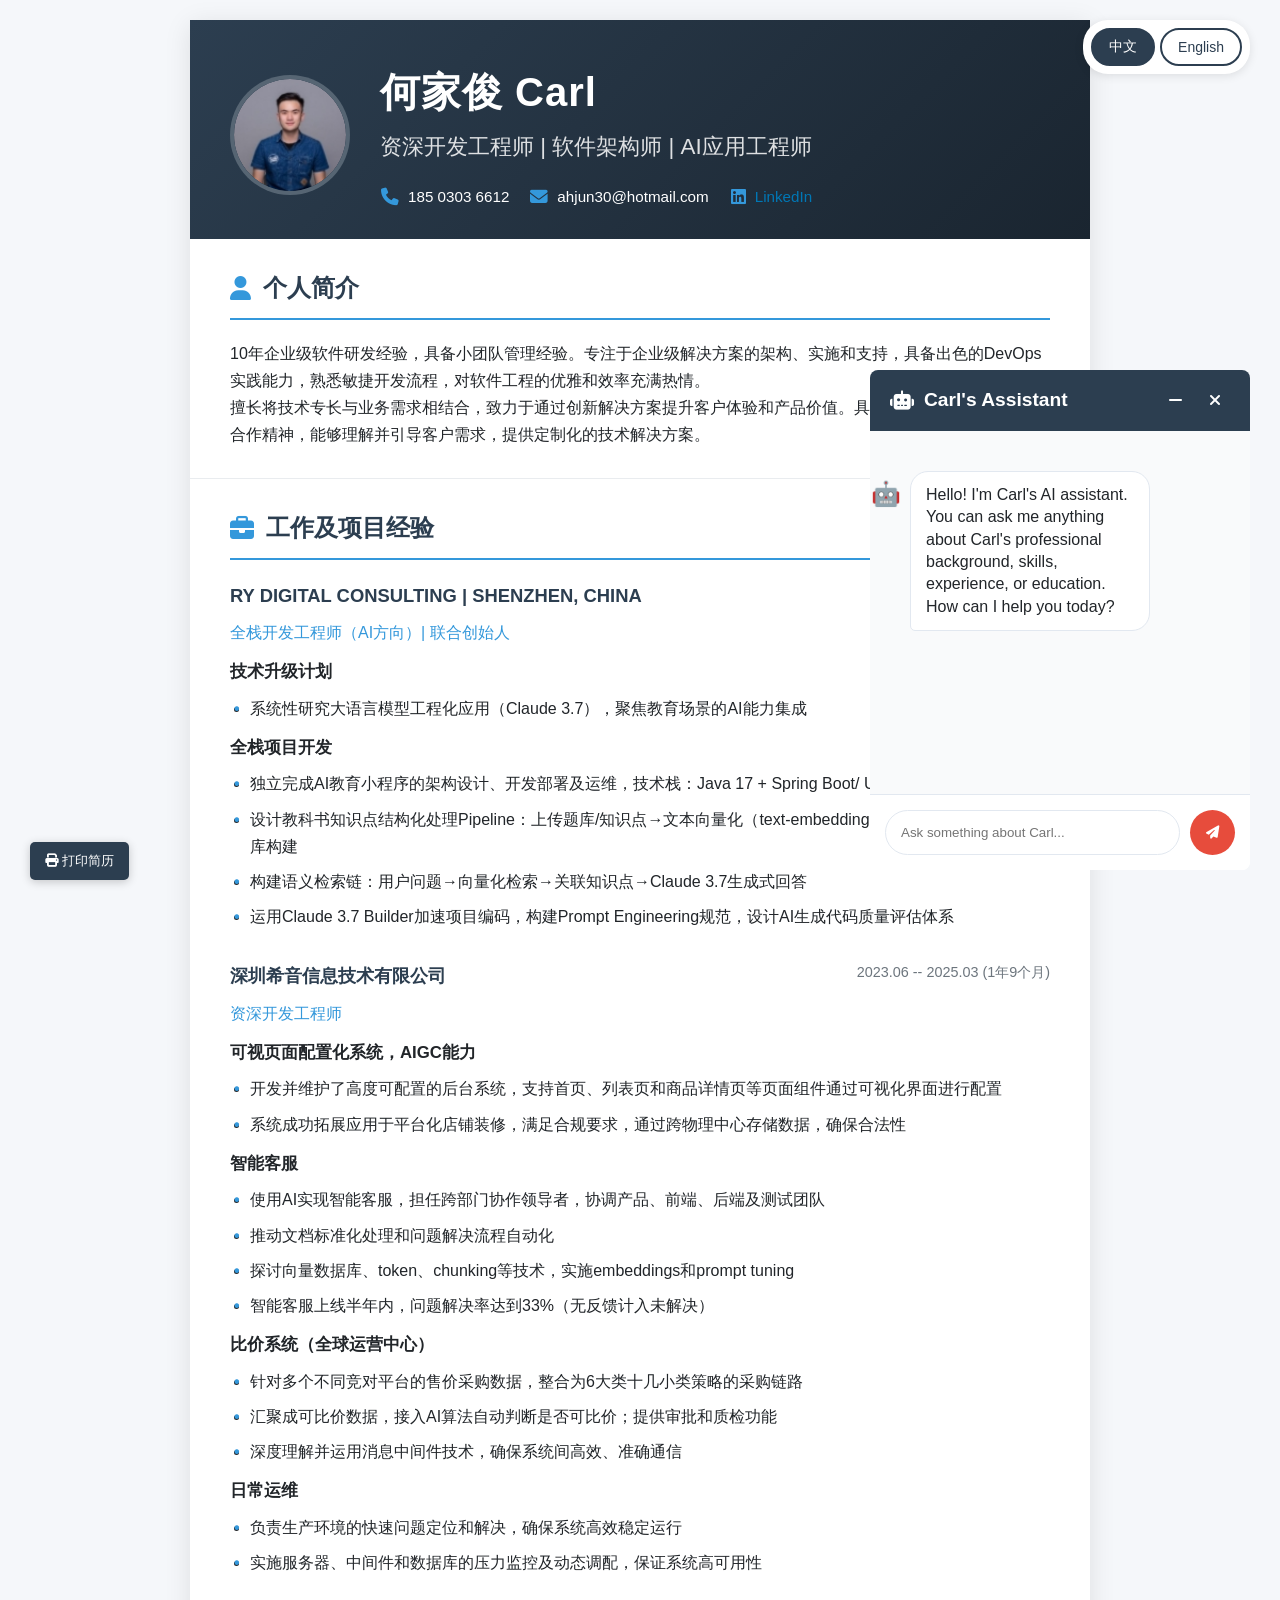
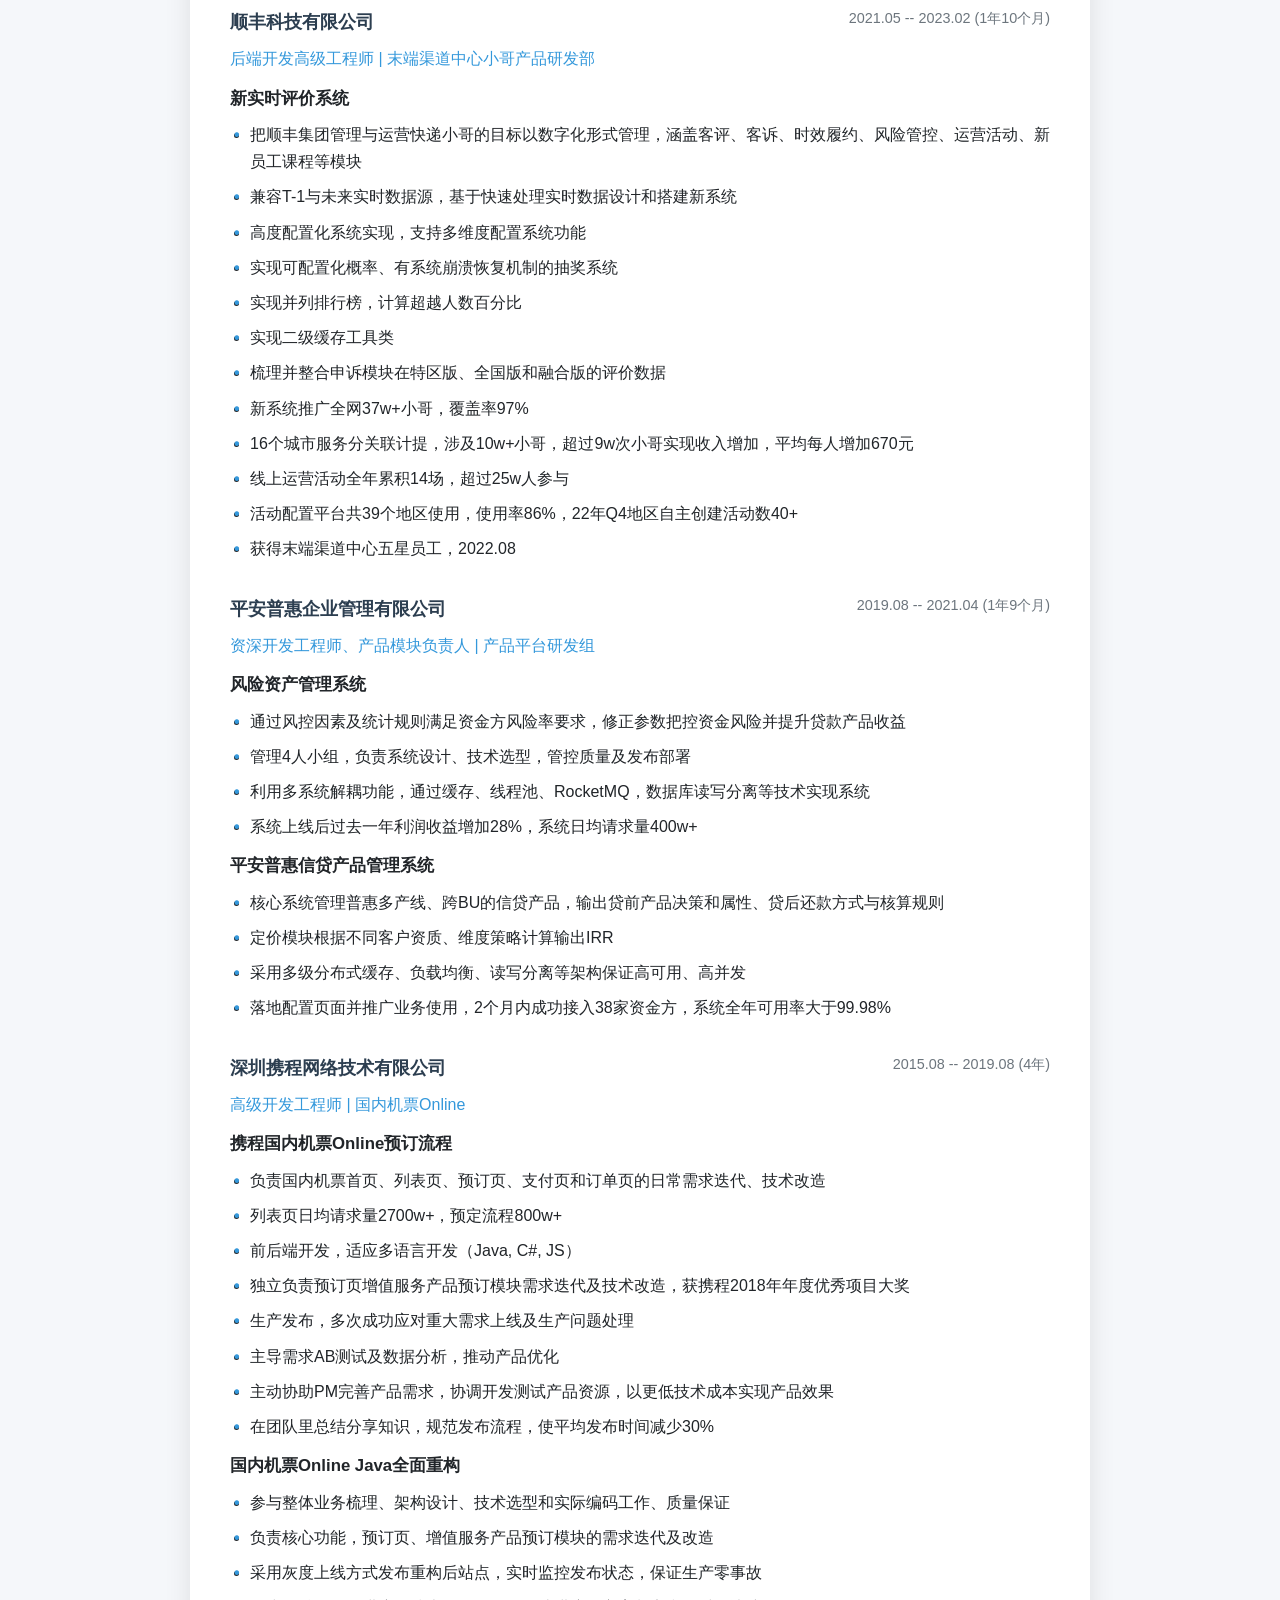
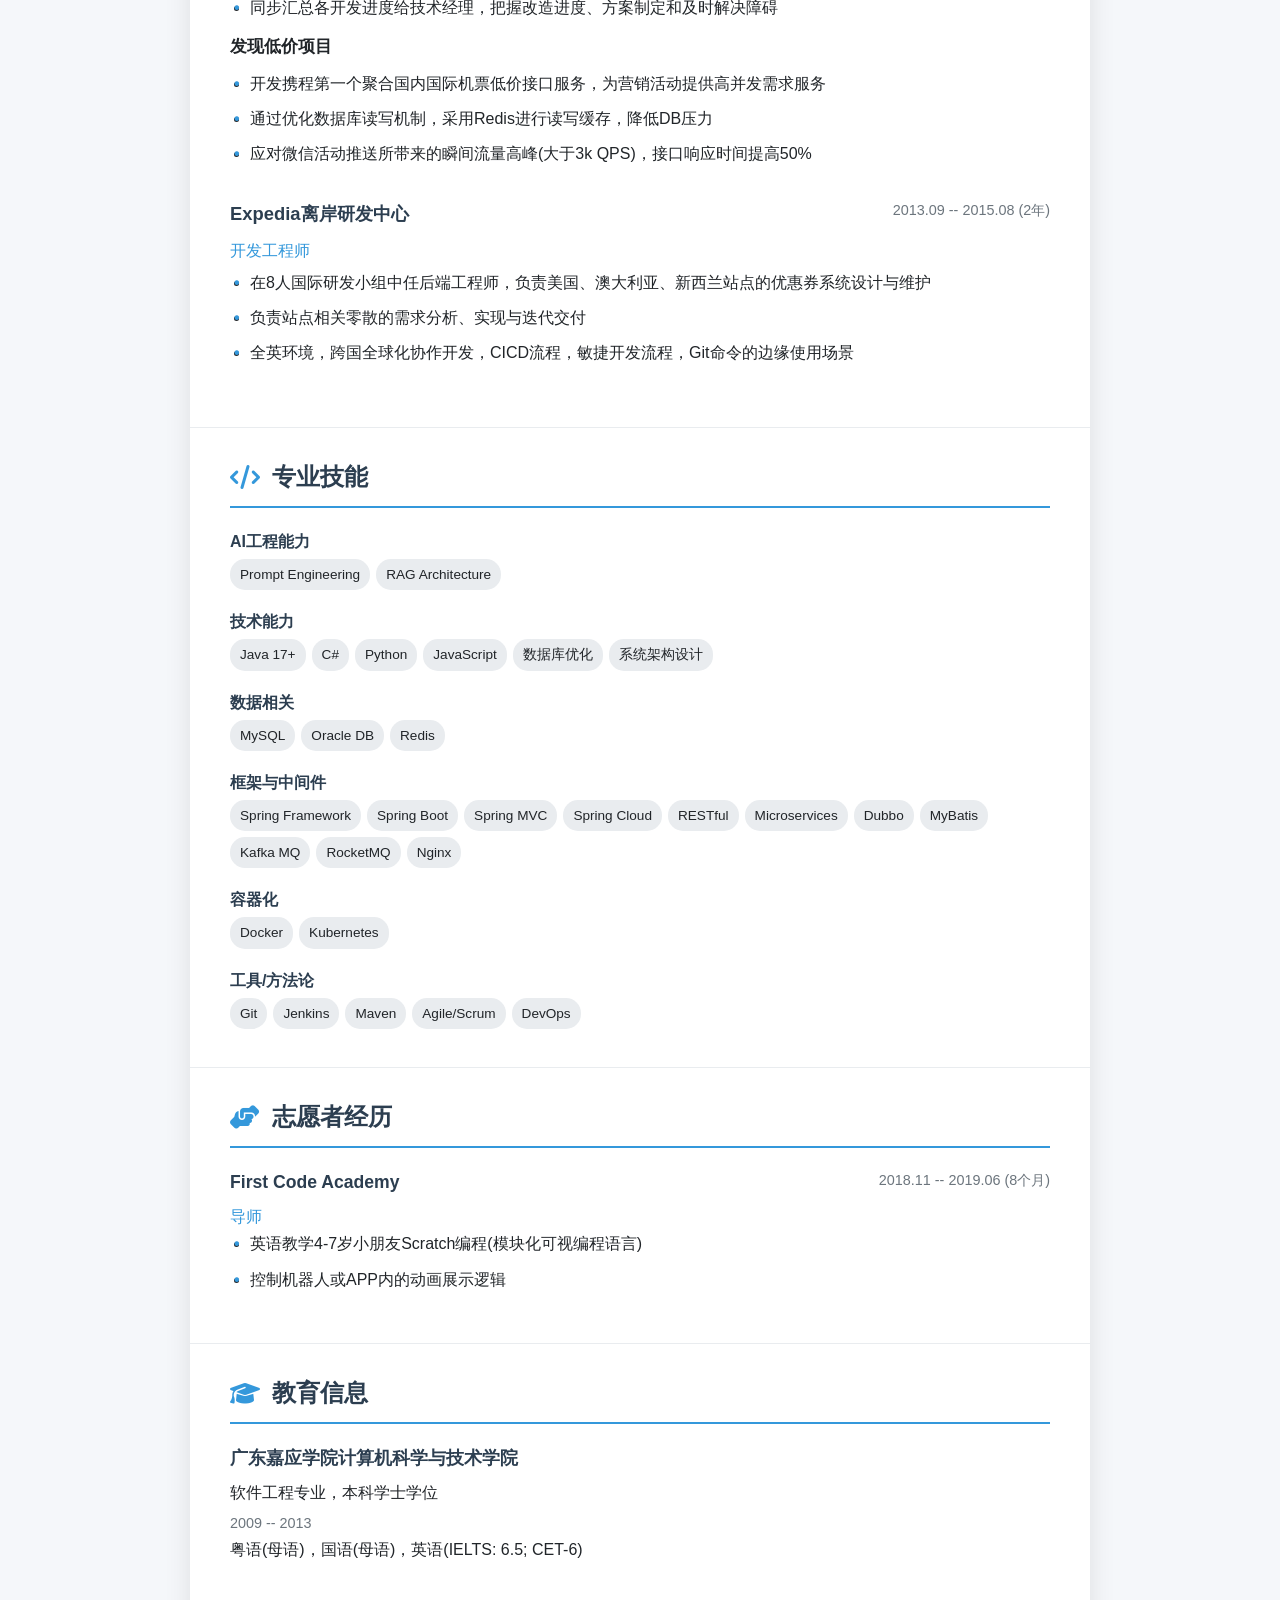
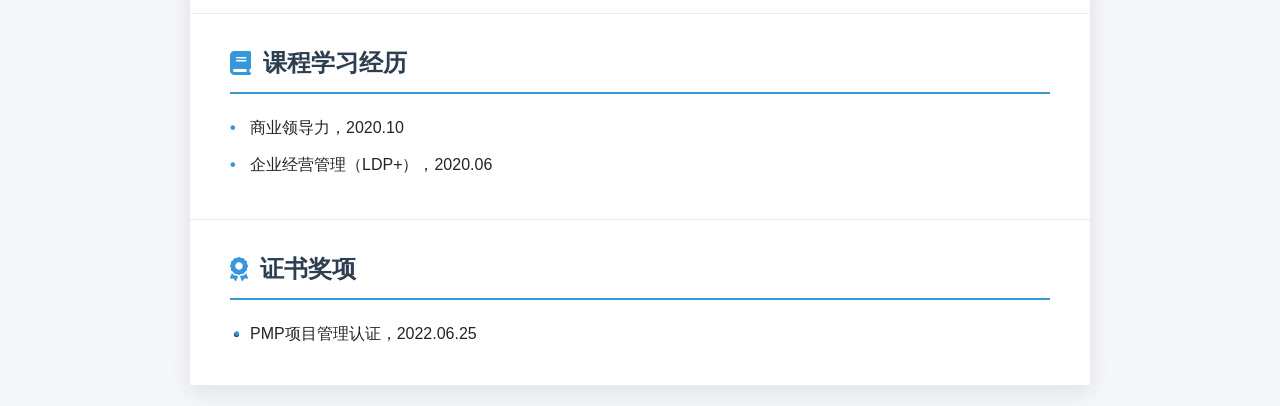
==== index.html @ 1dc13ef9 "更新skill style" ====
<!DOCTYPE html>
<html lang="zh-CN">
<head>
    <meta charset="UTF-8">
    <meta name="viewport" content="width=device-width, initial-scale=1.0">
    <title>何家俊(Carl) - 资深开发工程师</title>
    <link rel="stylesheet" href="https://cdnjs.cloudflare.com/ajax/libs/font-awesome/6.4.0/css/all.min.css">
    <style>
        /* resume style start */
        :root {
            --primary: #2c3e50;
            --secondary: #3498db;
            --accent: #e74c3c;
            --light: #f8f9fa;
            --dark: #212529;
            --gray: #6c757d;
            --light-gray: #e9ecef;
            --border: #dee2e6;
            --shadow: rgba(0, 0, 0, 0.1);
        }
        
        * {
            margin: 0;
            padding: 0;
            box-sizing: border-box;
        }
        
        body {
            font-family: 'Segoe UI', 'Microsoft YaHei', sans-serif;
            line-height: 1.6;
            color: var(--dark);
            background-color: #f5f7fa;
            padding: 0;
            margin: 0;
        }
        
        .resume-container {
            max-width: 900px;
            margin: 20px auto;
            background: white;
            box-shadow: 0 5px 25px var(--shadow);
            position: relative;
            overflow: hidden;
        }
        
        /* Header Styles */
        .resume-header {
            background: linear-gradient(135deg, var(--primary), #1a2530);
            color: white;
            padding: 40px 40px 30px;
            position: relative;
        }
        
        .header-content {
            display: flex;
            align-items: center;
            position: relative;
            z-index: 2;
        }
        
        .profile-img {
            width: 120px;
            height: 120px;
            border-radius: 50%;
            border: 4px solid rgba(255, 255, 255, 0.2);
            background: #2c3e50;
            display: flex;
            align-items: center;
            justify-content: center;
            margin-right: 30px;
            overflow: hidden;
        }
        
        .profile-img i {
            font-size: 60px;
            color: rgba(255, 255, 255, 0.3);
        }
        
        .header-text {
            flex: 1;
        }
        
        .name {
            font-size: 2.5rem;
            font-weight: 700;
            margin-bottom: 5px;
            letter-spacing: 1px;
        }
        
        .title {
            font-size: 1.4rem;
            font-weight: 300;
            color: rgba(255, 255, 255, 0.85);
            margin-bottom: 20px;
        }
        
        .contact-info {
            display: flex;
            flex-wrap: wrap;
            gap: 20px;
            margin-top: 15px;
        }
        
        .contact-item {
            display: flex;
            align-items: center;
            font-size: 0.95rem;
        }
        
        .contact-item i {
            margin-right: 8px;
            font-size: 1.1rem;
            width: 20px;
            text-align: center;
            color: var(--secondary);
        }
        
        /* Section Styles */
        .resume-section {
            padding: 30px 40px;
            border-bottom: 1px solid var(--light-gray);
        }
        
        .section-title {
            color: var(--primary);
            font-size: 1.5rem;
            font-weight: 600;
            margin-bottom: 20px;
            padding-bottom: 10px;
            border-bottom: 2px solid var(--secondary);
            display: flex;
            align-items: center;
        }
        
        .section-title i {
            margin-right: 12px;
            color: var(--secondary);
        }
        
        .section-content {
            line-height: 1.7;
        }
        
        /* Experience Styles */
        .experience-item {
            margin-bottom: 30px;
        }
        
        .experience-header {
            display: flex;
            justify-content: space-between;
            margin-bottom: 8px;
        }
        
        .company {
            font-weight: 600;
            font-size: 1.15rem;
            color: var(--primary);
        }
        
        .position {
            font-weight: 500;
            color: var(--secondary);
            margin: 5px 0;
        }
        
        .period {
            font-size: 0.9rem;
            color: var(--gray);
            font-weight: 500;
            white-space: nowrap;
        }
        
        .project-title {
            font-weight: 600;
            margin: 12px 0 8px;
            color: var(--dark);
            font-size: 1.05rem;
        }
        
        .achievements {
            padding-left: 20px;
        }
        
        .achievements li {
            margin-bottom: 8px;
            position: relative;
        }
        
        .achievements li::before {
            content: "•";
            color: var(--secondary);
            font-weight: bold;
            display: inline-block;
            width: 1em;
            margin-left: -1em;
        }
        
        /* Skills Styles - 优化为更紧凑的样式 */
        .skills-container {
            display: flex;
            flex-direction: column;
            gap: 10px;
        }
        
        .skill-category {
            margin-bottom: 0;
        }
        
        .skill-title {
            font-weight: 600;
            margin-bottom: 4px;
            color: var(--primary);
            font-size: 1rem;
        }
        
        .skill-items {
            display: flex;
            flex-wrap: wrap;
            gap: 6px;
            margin-bottom: 8px;
        }
        
        .skill-tag {
            background: var(--light-gray);
            padding: 4px 10px;
            border-radius: 15px;
            font-size: 0.85rem;
        }
        
        /* Education Styles */
        .education-item {
            margin-bottom: 20px;
        }
        
        .education-header {
            display: flex;
            justify-content: space-between;
            margin-bottom: 5px;
        }
        
        .institution {
            font-weight: 600;
            font-size: 1.1rem;
            color: var(--primary);
        }
        
        .degree {
            margin: 5px 0;
            color: var(--dark);
        }
        
        /* Volunteer Styles */
        .volunteer-item {
            margin-bottom: 20px;
        }
        
        .volunteer-header {
            display: flex;
            justify-content: space-between;
            margin-bottom: 5px;
        }
        
        .volunteer-org {
            font-weight: 600;
            font-size: 1.1rem;
            color: var(--primary);
        }
        
        .volunteer-role {
            font-weight: 500;
            color: var(--secondary);
        }
        
        /* Course Styles */
        .course-item {
            margin-bottom: 10px;
            padding-left: 20px;
            position: relative;
        }
        
        .course-item::before {
            content: "•";
            color: var(--secondary);
            font-weight: bold;
            position: absolute;
            left: 0;
        }
        
        /* Responsive Design */
        @media (max-width: 768px) {
            .header-content {
                flex-direction: column;
                text-align: center;
            }
            
            .profile-img {
                margin: 0 auto 20px;
            }
            
            .contact-info {
                justify-content: center;
            }
            
            .experience-header, .education-header, .volunteer-header {
                flex-direction: column;
            }
            
            .period {
                margin-top: 5px;
            }
            
            .skills-container {
                grid-template-columns: 1fr;
            }
            
            .resume-section {
                padding: 25px;
            }
            
            .resume-header {
                padding: 30px 25px;
            }
        }
        
        @media (max-width: 480px) {
            .name {
                font-size: 2rem;
            }
            
            .title {
                font-size: 1.2rem;
            }
            
            .section-title {
                font-size: 1.3rem;
            }
        }
        
        .decorative-shape,
        .decorative-shape-2 {
            display: none !important;
        }
        
        /* Language Toggle Styles */
        .language-toggle {
            position: fixed;
            top: 20px;
            right: 30px;
            display: flex;
            gap: 5px;
            z-index: 1001;
            background: white;
            padding: 8px;
            border-radius: 25px;
            box-shadow: 0 2px 10px rgba(0,0,0,0.1);
        }
        
        .lang-btn {
            padding: 8px 16px;
            border: 2px solid var(--primary);
            background: white;
            color: var(--primary);
            border-radius: 20px;
            cursor: pointer;
            font-size: 14px;
            font-weight: 500;
            transition: all 0.3s ease;
        }
        
        .lang-btn:hover {
            background: var(--primary);
            color: white;
        }
        
        .lang-btn.active {
            background: var(--primary);
            color: white;
        }
        
        .resume-content {
            display: block;
        }
        
        .resume-content.hidden {
            display: none;
        }
        
        /* Print Styles */
        @media print {
            body {
                background: white;
                padding: 0;
            }
            
            .resume-container {
                box-shadow: none;
                margin: 0;
                max-width: 100%;
            }
            
            .resume-header {
                padding: 20px;
            }
            
            .header-content {
                display: flex;
                flex-direction: row;
                align-items: center;
                gap: 20px;
            }
            .profile-img {
                width: 60px !important;
                height: 60px !important;
                margin: 0 !important;
                float: none !important;
                display: block !important;
            }
            .header-text {
                flex: 1;
                display: flex;
                flex-direction: column;
                justify-content: center;
            }
            .name {
                font-size: 1.3rem !important;
                font-weight: 700;
                color: black;
                text-align: left;
                margin-bottom: 2px;
                letter-spacing: 1px;
            }
            .title {
                font-size: 1rem !important;
                font-weight: 300;
                color: black;
                text-align: left;
                margin-bottom: 10px;
            }
            .contact-info {
                display: flex;
                flex-wrap: wrap;
                color: black;
                gap: 10px;
                margin-top: 5px;
                justify-content: flex-start;
                text-align: left;
                font-size: 0.85rem !important;
            }
            .contact-item {
                display: flex;
                align-items: center;
                font-size: 0.85rem !important;
                text-align: left;
            }
            .contact-item a, .contact-item span {
                font-size: 0.85rem !important;
                text-align: left;
            }
            .language-toggle {
                display: none;
            }
            .chat-widget, #reopenChatBtn {
                display: none !important;
            }
            button#printBtn {
                display: none !important;
            }
            /* 只打印当前展示的简历内容 */
            .resume-content {
                display: none !important;
            }
            .resume-content.printing {
                display: block !important;
            }
            /* LinkedIn 链接打印时显示真实 URL */
            .contact-item a[href*="linkedin"]::after {
                content: " (" attr(href) ")";
                color: #333;
                font-size: 0.95em;
                word-break: break-all;
            }
            /* 打印时在LinkedIn下方新增一行GitHub主页 */
            .contact-item.github-print-only {
                display: none;
            }
            @media print {
                .contact-item.github-print-only {
                    display: flex !important;
                    align-items: center;
                    gap: 6px;
                    font-size: 0.95em;
                    color: #24292f;
                    font-family: inherit;
                    font-weight: 500;
                    margin-top: 2px;
                }
                .contact-item.github-print-only .fa-github {
                    font-size: 1.1em;
                    margin-right: 6px;
                    color: #24292f;
                }
                .contact-item.github-print-only a {
                    color: #24292f !important;
                    text-decoration: underline !important;
                    font-weight: 500;
                    font-family: inherit;
                }
            }
        }
        /* resume style end */
        /* llm style start */
        /* Chat Widget Styles */
        .chat-widget {
            position: fixed;
            bottom: 30px;
            right: 30px;
            width: 380px;
            height: 500px;
            background-color: white;
            border-radius: 8px;
            box-shadow: var(--shadow);
            display: flex;
            flex-direction: column;
            z-index: 1000;
            overflow: hidden;
            transition: transform 0.3s ease;
            transform: translateY(0);
        }
        
        .chat-widget.minimized {
            height: 60px;
        }
        
        .chat-header {
            background-color: var(--primary);
            color: white;
            padding: 15px 20px;
            display: flex;
            justify-content: space-between;
            align-items: center;
            cursor: pointer;
        }
        
        .chat-header h2 {
            font-size: 1.2rem;
            display: flex;
            align-items: center;
            gap: 10px;
        }
        
        .chat-header .controls {
            display: flex;
            gap: 10px;
        }
        
        .chat-header .controls button {
            background: none;
            border: none;
            color: white;
            font-size: 1rem;
            cursor: pointer;
            width: 30px;
            height: 30px;
            border-radius: 50%;
            display: flex;
            align-items: center;
            justify-content: center;
            transition: background 0.3s;
        }
        
        .chat-header .controls button:hover {
            background: rgba(255, 255, 255, 0.2);
        }
        
        .chat-body {
            flex: 1;
            padding: 40px;
            overflow-y: auto;
            display: flex;
            flex-direction: column;
            gap: 15px;
            background-color: #f9fafb;
        }
        
        .chat-message {
            max-width: 80%;
            padding: 12px 15px;
            border-radius: 18px;
            line-height: 1.4;
            position: relative;
            animation: fadeIn 0.3s ease;
        }
        
        @keyframes fadeIn {
            from { opacity: 0; transform: translateY(10px); }
            to { opacity: 1; transform: translateY(0); }
        }
        
        .user-message {
            background-color: var(--accent);
            color: white;
            align-self: flex-end;
            border-bottom-right-radius: 5px;
        }
        
        .assistant-message {
            background-color: white;
            color: var(--dark);
            border: 1px solid #e2e8f0;
            align-self: flex-start;
            border-bottom-left-radius: 5px;
        }
        
        .assistant-message::before {
            content: "🤖";
            position: absolute;
            left: -40px;
            top: 5px;
            font-size: 1.5rem;
        }
        
        .user-message::after {
            content: "👤";
            position: absolute;
            right: -40px;
            top: 5px;
            font-size: 1.5rem;
        }
        

        
        .chat-input {
            padding: 15px;
            border-top: 1px solid #e2e8f0;
            display: flex;
            background-color: white;
        }
        
        .chat-input input {
            flex: 1;
            padding: 12px 15px;
            border: 1px solid #e2e8f0;
            border-radius: 30px;
            outline: none;
            transition: border 0.3s;
        }
        
        .chat-input input:focus {
            border-color: var(--accent);
        }
        
        .chat-input button {
            background-color: var(--accent);
            color: white;
            border: none;
            border-radius: 50%;
            width: 45px;
            height: 45px;
            margin-left: 10px;
            cursor: pointer;
            transition: background 0.3s;
            display: flex;
            align-items: center;
            justify-content: center;
        }
        
        .chat-input button:hover {
            background-color: #3182ce;
        }
        

        
        /* Responsive design */
        @media (max-width: 768px) {
            .chat-widget {
                width: 100%;
                height: 70vh;
                bottom: 0;
                right: 0;
                border-radius: 8px 8px 0 0;
            }
            
            .chat-widget.minimized {
                width: auto;
                height: 60px;
                right: 20px;
                bottom: 20px;
                border-radius: 8px;
            }
            
            .language-toggle {
                right: 20px;
                top: 10px;
            }
        }
        /* llm style end */
    </style>
</head>
<body>
    <div class="resume-container">
        <!-- Language Toggle Buttons -->
        <div class="language-toggle">
            <button class="lang-btn active" data-lang="zh">中文</button>
            <button class="lang-btn" data-lang="en">English</button>
        </div>

        <!-- Chinese Resume Content -->
        <div class="resume-content" id="zh-resume">
            <!-- Header Section -->
            <header class="resume-header">
                <div class="decorative-shape"></div>
                <div class="decorative-shape-2"></div>
                <div class="header-content">
                    <div class="profile-img">
                        <img src="images/portraits.jpeg" alt="Carl头像" style="width:100%;height:100%;object-fit:cover;border-radius:50%;" />
                    </div>
                    <div class="header-text">
                        <h1 class="name">何家俊 Carl</h1>
                        <div class="title">资深开发工程师 | 软件架构师 | AI应用工程师</div>
                        <div class="contact-info">
                            <div class="contact-item">
                                <i class="fas fa-phone"></i>
                                <span>185 0303 6612</span>
                            </div>
                            <div class="contact-item">
                                <i class="fas fa-envelope"></i>
                                <span>ahjun30@hotmail.com</span>
                            </div>
                            <div class="contact-item">
                                <a href="https://www.linkedin.com/in/carlhe30/?locale=zh_CN" target="_blank" style="display:inline-flex;align-items:center;color:#0077b5;text-decoration:none;font-weight:500;">
                                    <i class="fab fa-linkedin" style="font-size:1.1em;margin-right:6px;"></i>LinkedIn
                                </a>
                            </div>
                            <div class="contact-item github-print-only" style="display:none;">
                                <i class="fab fa-github"></i>
                                <a href="https://carl30.github.io/" target="_blank">https://carl30.github.io/</a>
                            </div>
                        </div>
                    </div>
                </div>
            </header>

            <!-- Summary Section -->
            <section class="resume-section">
                <h2 class="section-title">
                    <i class="fas fa-user"></i>个人简介
                </h2>
                <div class="section-content">
                    <p>10年企业级软件研发经验，具备小团队管理经验。专注于企业级解决方案的架构、实施和支持，具备出色的DevOps实践能力，熟悉敏捷开发流程，对软件工程的优雅和效率充满热情。</p>
                    <p>擅长将技术专长与业务需求相结合，致力于通过创新解决方案提升客户体验和产品价值。具备优秀的沟通能力和团队合作精神，能够理解并引导客户需求，提供定制化的技术解决方案。</p>
                </div>
            </section>

            <!-- Experience Section - 完整保留所有经历 -->
            <section class="resume-section">
                <h2 class="section-title">
                    <i class="fas fa-briefcase"></i>工作及项目经验
                </h2>
                <div class="section-content">
                    <!-- 个人AI项目 -->
                    <div class="experience-item">
                        <div class="experience-header">
                            <div class="company">RY DIGITAL CONSULTING | SHENZHEN, CHINA</div>
                            <div class="period">2025.04-Current</div>
                        </div>
                        <div class="position">全栈开发工程师（AI方向）| 联合创始人</div>
                        
                        <div class="project-title">技术升级计划</div>
                        <ul class="achievements">
                            <li>系统性研究大语言模型工程化应用（Claude 3.7），聚焦教育场景的AI能力集成</li>
                        </ul>
                        
                        <div class="project-title">全栈项目开发</div>
                        <ul class="achievements">
                            <li>独立完成AI教育小程序的架构设计、开发部署及运维，技术栈：Java 17 + Spring Boot/ Uni-app / Milvus / Redis</li>
                            <li>设计教科书知识点结构化处理Pipeline：上传题库/知识点→文本向量化（text-embedding-ada-002）→Milvus向量库构建</li>
                            <li>构建语义检索链：用户问题→向量化检索→关联知识点→Claude 3.7生成式回答</li>
                            <li>运用Claude 3.7 Builder加速项目编码，构建Prompt Engineering规范，设计AI生成代码质量评估体系</li>
                        </ul>
                    </div>
                    
                    <!-- 深圳希音 -->
                    <div class="experience-item">
                        <div class="experience-header">
                            <div class="company">深圳希音信息技术有限公司</div>
                            <div class="period">2023.06 -- 2025.03 (1年9个月)</div>
                        </div>
                        <div class="position">资深开发工程师</div>
                        
                        <div class="project-title">可视页面配置化系统，AIGC能力</div>
                        <ul class="achievements">
                            <li>开发并维护了高度可配置的后台系统，支持首页、列表页和商品详情页等页面组件通过可视化界面进行配置</li>
                            <li>系统成功拓展应用于平台化店铺装修，满足合规要求，通过跨物理中心存储数据，确保合法性</li>
                        </ul>
                        
                        <div class="project-title">智能客服</div>
                        <ul class="achievements">
                            <li>使用AI实现智能客服，担任跨部门协作领导者，协调产品、前端、后端及测试团队</li>
                            <li>推动文档标准化处理和问题解决流程自动化</li>
                            <li>探讨向量数据库、token、chunking等技术，实施embeddings和prompt tuning</li>
                            <li>智能客服上线半年内，问题解决率达到33%（无反馈计入未解决）</li>
                        </ul>
                        
                        <div class="project-title">比价系统（全球运营中心）</div>
                        <ul class="achievements">
                            <li>针对多个不同竞对平台的售价采购数据，整合为6大类十几小类策略的采购链路</li>
                            <li>汇聚成可比价数据，接入AI算法自动判断是否可比价；提供审批和质检功能</li>
                            <li>深度理解并运用消息中间件技术，确保系统间高效、准确通信</li>
                        </ul>
                        
                        <div class="project-title">日常运维</div>
                        <ul class="achievements">
                            <li>负责生产环境的快速问题定位和解决，确保系统高效稳定运行</li>
                            <li>实施服务器、中间件和数据库的压力监控及动态调配，保证系统高可用性</li>
                        </ul>
                    </div>
                    
                    <!-- 顺丰科技 -->
                    <div class="experience-item">
                        <div class="experience-header">
                            <div class="company">顺丰科技有限公司</div>
                            <div class="period">2021.05 -- 2023.02 (1年10个月)</div>
                        </div>
                        <div class="position">后端开发高级工程师 | 末端渠道中心小哥产品研发部</div>
                        
                        <div class="project-title">新实时评价系统</div>
                        <ul class="achievements">
                            <li>把顺丰集团管理与运营快递小哥的目标以数字化形式管理，涵盖客评、客诉、时效履约、风险管控、运营活动、新员工课程等模块</li>
                            <li>兼容T-1与未来实时数据源，基于快速处理实时数据设计和搭建新系统</li>
                            <li>高度配置化系统实现，支持多维度配置系统功能</li>
                            <li>实现可配置化概率、有系统崩溃恢复机制的抽奖系统</li>
                            <li>实现并列排行榜，计算超越人数百分比</li>
                            <li>实现二级缓存工具类</li>
                            <li>梳理并整合申诉模块在特区版、全国版和融合版的评价数据</li>
                            <li>新系统推广全网37w+小哥，覆盖率97%</li>
                            <li>16个城市服务分关联计提，涉及10w+小哥，超过9w次小哥实现收入增加，平均每人增加670元</li>
                            <li>线上运营活动全年累积14场，超过25w人参与</li>
                            <li>活动配置平台共39个地区使用，使用率86%，22年Q4地区自主创建活动数40+</li>
                            <li>获得末端渠道中心五星员工，2022.08</li>
                        </ul>
                    </div>
                    
                    <!-- 平安普惠 -->
                    <div class="experience-item">
                        <div class="experience-header">
                            <div class="company">平安普惠企业管理有限公司</div>
                            <div class="period">2019.08 -- 2021.04 (1年9个月)</div>
                        </div>
                        <div class="position">资深开发工程师、产品模块负责人 | 产品平台研发组</div>
                        
                        <div class="project-title">风险资产管理系统</div>
                        <ul class="achievements">
                            <li>通过风控因素及统计规则满足资金方风险率要求，修正参数把控资金风险并提升贷款产品收益</li>
                            <li>管理4人小组，负责系统设计、技术选型，管控质量及发布部署</li>
                            <li>利用多系统解耦功能，通过缓存、线程池、RocketMQ，数据库读写分离等技术实现系统</li>
                            <li>系统上线后过去一年利润收益增加28%，系统日均请求量400w+</li>
                        </ul>
                        
                        <div class="project-title">平安普惠信贷产品管理系统</div>
                        <ul class="achievements">
                            <li>核心系统管理普惠多产线、跨BU的信贷产品，输出贷前产品决策和属性、贷后还款方式与核算规则</li>
                            <li>定价模块根据不同客户资质、维度策略计算输出IRR</li>
                            <li>采用多级分布式缓存、负载均衡、读写分离等架构保证高可用、高并发</li>
                            <li>落地配置页面并推广业务使用，2个月内成功接入38家资金方，系统全年可用率大于99.98%</li>
                        </ul>
                    </div>
                    
                    <!-- 深圳携程 -->
                    <div class="experience-item">
                        <div class="experience-header">
                            <div class="company">深圳携程网络技术有限公司</div>
                            <div class="period">2015.08 -- 2019.08 (4年)</div>
                        </div>
                        <div class="position">高级开发工程师 | 国内机票Online</div>
                        
                        <div class="project-title">携程国内机票Online预订流程</div>
                        <ul class="achievements">
                            <li>负责国内机票首页、列表页、预订页、支付页和订单页的日常需求迭代、技术改造</li>
                            <li>列表页日均请求量2700w+，预定流程800w+</li>
                            <li>前后端开发，适应多语言开发（Java, C#, JS）</li>
                            <li>独立负责预订页增值服务产品预订模块需求迭代及技术改造，获携程2018年年度优秀项目大奖</li>
                            <li>生产发布，多次成功应对重大需求上线及生产问题处理</li>
                            <li>主导需求AB测试及数据分析，推动产品优化</li>
                            <li>主动协助PM完善产品需求，协调开发测试产品资源，以更低技术成本实现产品效果</li>
                            <li>在团队里总结分享知识，规范发布流程，使平均发布时间减少30%</li>
                        </ul>
                        
                        <div class="project-title">国内机票Online Java全面重构</div>
                        <ul class="achievements">
                            <li>参与整体业务梳理、架构设计、技术选型和实际编码工作、质量保证</li>
                            <li>负责核心功能，预订页、增值服务产品预订模块的需求迭代及改造</li>
                            <li>采用灰度上线方式发布重构后站点，实时监控发布状态，保证生产零事故</li>
                            <li>同步汇总各开发进度给技术经理，把握改造进度、方案制定和及时解决障碍</li>
                        </ul>
                        
                        <div class="project-title">发现低价项目</div>
                        <ul class="achievements">
                            <li>开发携程第一个聚合国内国际机票低价接口服务，为营销活动提供高并发需求服务</li>
                            <li>通过优化数据库读写机制，采用Redis进行读写缓存，降低DB压力</li>
                            <li>应对微信活动推送所带来的瞬间流量高峰(大于3k QPS)，接口响应时间提高50%</li>
                        </ul>
                    </div>
                    
                    <!-- Expedia -->
                    <div class="experience-item">
                        <div class="experience-header">
                            <div class="company">Expedia离岸研发中心</div>
                            <div class="period">2013.09 -- 2015.08 (2年)</div>
                        </div>
                        <div class="position">开发工程师</div>
                        
                        <ul class="achievements">
                            <li>在8人国际研发小组中任后端工程师，负责美国、澳大利亚、新西兰站点的优惠券系统设计与维护</li>
                            <li>负责站点相关零散的需求分析、实现与迭代交付</li>
                            <li>全英环境，跨国全球化协作开发，CICD流程，敏捷开发流程，Git命令的边缘使用场景</li>
                        </ul>
                    </div>
                </div>
            </section>

            <!-- Skills Section - 优化为更紧凑样式 -->
            <section class="resume-section">
                <h2 class="section-title">
                    <i class="fas fa-code"></i>专业技能
                </h2>
                <div class="section-content">
                    <div class="skills-container">
                        <div class="skill-category">
                            <div class="skill-title">AI工程能力</div>
                            <div class="skill-items">
                                <div class="skill-tag">Prompt Engineering</div>
                                <div class="skill-tag">RAG Architecture</div>
                            </div>
                        </div>
                        
                        <div class="skill-category">
                            <div class="skill-title">技术能力</div>
                            <div class="skill-items">
                                <div class="skill-tag">Java 17+</div>
                                <div class="skill-tag">C#</div>
                                <div class="skill-tag">Python</div>
                                <div class="skill-tag">JavaScript</div>
                                <div class="skill-tag">数据库优化</div>
                                <div class="skill-tag">系统架构设计</div>
                            </div>
                        </div>
                        
                        <div class="skill-category">
                            <div class="skill-title">数据相关</div>
                            <div class="skill-items">
                                <div class="skill-tag">MySQL</div>
                                <div class="skill-tag">Oracle DB</div>
                                <div class="skill-tag">Redis</div>
                            </div>
                        </div>
                        
                        <div class="skill-category">
                            <div class="skill-title">框架与中间件</div>
                            <div class="skill-items">
                                <div class="skill-tag">Spring Framework</div>
                                <div class="skill-tag">Spring Boot</div>
                                <div class="skill-tag">Spring MVC</div>
                                <div class="skill-tag">Spring Cloud</div>
                                <div class="skill-tag">RESTful</div>
                                <div class="skill-tag">Microservices</div>
                                <div class="skill-tag">Dubbo</div>
                                <div class="skill-tag">MyBatis</div>
                                <div class="skill-tag">Kafka MQ</div>
                                <div class="skill-tag">RocketMQ</div>
                                <div class="skill-tag">Nginx</div>
                            </div>
                        </div>
                        
                        <div class="skill-category">
                            <div class="skill-title">容器化</div>
                            <div class="skill-items">
                                <div class="skill-tag">Docker</div>
                                <div class="skill-tag">Kubernetes</div>
                            </div>
                        </div>
                        
                        <div class="skill-category">
                            <div class="skill-title">工具/方法论</div>
                            <div class="skill-items">
                                <div class="skill-tag">Git</div>
                                <div class="skill-tag">Jenkins</div>
                                <div class="skill-tag">Maven</div>
                                <div class="skill-tag">Agile/Scrum</div>
                                <div class="skill-tag">DevOps</div>
                            </div>
                        </div>
                    </div>
                </div>
            </section>

            <!-- Volunteer Section -->
            <section class="resume-section">
                <h2 class="section-title">
                    <i class="fas fa-hands-helping"></i>志愿者经历
                </h2>
                <div class="section-content">
                    <div class="volunteer-item">
                        <div class="volunteer-header">
                            <div class="volunteer-org">First Code Academy</div>
                            <div class="period">2018.11 -- 2019.06 (8个月)</div>
                        </div>
                        <div class="volunteer-role">导师</div>
                        <ul class="achievements">
                            <li>英语教学4-7岁小朋友Scratch编程(模块化可视编程语言)</li>
                            <li>控制机器人或APP内的动画展示逻辑</li>
                        </ul>
                    </div>
                </div>
            </section>

            <!-- Education Section -->
            <section class="resume-section">
                <h2 class="section-title">
                    <i class="fas fa-graduation-cap"></i>教育信息
                </h2>
                <div class="section-content">
                    <div class="education-item">
                        <div class="education-header">
                            <div class="institution">广东嘉应学院计算机科学与技术学院</div>
                        </div>
                        <div class="degree">软件工程专业，本科学士学位</div>
                        <div class="period">2009 -- 2013</div>
                        <p>粤语(母语)，国语(母语)，英语(IELTS: 6.5; CET-6)</p>
                    </div>
                </div>
            </section>

            <!-- Courses Section -->
            <section class="resume-section">
                <h2 class="section-title">
                    <i class="fas fa-book"></i>课程学习经历
                </h2>
                <div class="section-content">
                    <div class="course-item">商业领导力，2020.10</div>
                    <div class="course-item">企业经营管理（LDP+），2020.06</div>
                </div>
            </section>

            <!-- Certificates Section -->
            <section class="resume-section">
                <h2 class="section-title">
                    <i class="fas fa-award"></i>证书奖项
                </h2>
                <div class="section-content">
                    <ul class="achievements">
                        <li>PMP项目管理认证，2022.06.25</li>
                    </ul>
                </div>
            </section>
        </div>

        <!-- English Resume Content -->
        <div class="resume-content" id="en-resume" style="display: none;">
            <!-- Header Section -->
            <header class="resume-header">
                <div class="decorative-shape"></div>
                <div class="decorative-shape-2"></div>
                <div class="header-content">
                    <div class="profile-img">
                        <img src="images/portraits.jpeg" alt="Carl Portrait" style="width:100%;height:100%;object-fit:cover;border-radius:50%;" />
                    </div>
                    <div class="header-text">
                        <h1 class="name">Carl He</h1>
                        <div class="title">Senior Developer | Software Architect | AI Application Engineer</div>
                        <div class="contact-info">
                            <div class="contact-item">
                                <i class="fas fa-phone"></i>
                                <span>185 0303 6612</span>
                            </div>
                            <div class="contact-item">
                                <i class="fas fa-envelope"></i>
                                <span>ahjun30@hotmail.com</span>
                            </div>
                            <div class="contact-item">
                                <a href="https://www.linkedin.com/in/carlhe30/" target="_blank" style="display:inline-flex;align-items:center;color:#0077b5;text-decoration:none;font-weight:500;">
                                    <i class="fab fa-linkedin" style="font-size:1.1em;margin-right:6px;"></i>LinkedIn
                                </a>
                            </div>
                            <div class="contact-item github-print-only" style="display:none;">
                                <i class="fab fa-github"></i>
                                <a href="https://carl30.github.io/" target="_blank">https://carl30.github.io/</a>
                            </div>
                        </div>
                    </div>
                </div>
            </header>

            <!-- Summary Section -->
            <section class="resume-section">
                <h2 class="section-title">
                    <i class="fas fa-user"></i>Professional Summary
                </h2>
                <div class="section-content">
                    <p>Possess 10 years of experience in enterprise-level software development with small team management expertise.</p>
                    <p>Core competencies include navigating ambiguity, creative problem solving, multi-domain experience.</p>
                </div>
            </section>

            <!-- Experience Section -->
            <section class="resume-section">
                <h2 class="section-title">
                    <i class="fas fa-briefcase"></i>Professional Experience
                </h2>
                <div class="section-content">
                    <!-- RY DIGITAL CONSULTING -->
                    <div class="experience-item">
                        <div class="experience-header">
                            <div class="company">RY DIGITAL CONSULTING | SHENZHEN, CHINA</div>
                            <div class="period">2025.04-Current</div>
                        </div>
                        <div class="position">Full Stack Developer (AI Focus) | Co-founder</div>
                        
                        <div class="project-title">Technical Advancement Initiative</div>
                        <ul class="achievements">
                            <li>Systematically engineered production-grade LLM applications (Claude 3.7) with focus on AI integration in education scenarios</li>
                        </ul>
                        
                        <div class="project-title">Full-stack Development</div>
                        <ul class="achievements">
                            <li>Architected, developed, deployed and maintained an AI-powered education mini-program using: Java 17 + Spring Boot | Uni-app | Milvus | Redis</li>
                        </ul>
                        
                        <div class="project-title">Key Achievements</div>
                        <ul class="achievements">
                            <li>Designed textbook knowledge structuring pipeline: Upload Q&A database/knowledge points → Text vectorization (text-embedding-ada-002) → Milvus vector database construction</li>
                            <li>Built semantic retrieval chain: User query → Vector search → Knowledge association → Claude 3.7 generative response</li>
                            <li>Accelerated project coding via Claude 3.7 Builder while establishing Prompt Engineering standards and AI-generated code quality assessment system</li>
                        </ul>
                    </div>
                    
                    <!-- Shein Technology Co., Ltd. -->
                    <div class="experience-item">
                        <div class="experience-header">
                            <div class="company">Shein Technology Co., Ltd.</div>
                            <div class="period">2023.06 - 2025.03(1y9M)</div>
                        </div>
                        <div class="position">Senior Developer in AIDC</div>
                        <p style="margin: 10px 0; color: var(--gray); font-style: italic;">SHEIN is a global leading fast-fashion cross-border e-commerce platform, offering trendy and affordable products to meet the personalized needs of young consumers worldwide.</p>
                        
                        <div class="project-title">Price Comparison System | Global Operations Center</div>
                        <ul class="achievements">
                            <li>E-commerce Price Comparison: Integrated pricing and procurement data from multiple competitive platforms into six major and several sub-strategies for procurement workflows. Consolidated data into comparable pricing and implemented AI algorithms to automatically determine price comparability. Provided approval and quality control features to ensure data integrity.</li>
                            <li>Leveraged in-depth knowledge of messaging middleware to ensure efficient and accurate communication between systems.</li>
                        </ul>
                        
                        <div class="project-title">Configurable Control Center | AIDC (Artificial Intelligence Digital Center)</div>
                        <ul class="achievements">
                            <li>Developed and maintained a highly configurable backend system, enabling visual configuration of components for homepage, list pages, and product detail pages. This significantly enhanced system usability and maintainability.</li>
                            <li>Expanded system capabilities to support platform-based store design while ensuring compliance with local regulations through cross-physical-center data storage.</li>
                            <li>Intelligent Customer Service: Implemented AI-driven intelligent customer service solutions. Led cross-department collaboration involving product, frontend, backend, and testing teams to standardize documentation processes and automate issue resolution workflows. Explored vector databases, tokens, and chunking technologies, and implemented embeddings and prompt tuning to enhance system intelligence. Achieved a 33% issue resolution rate within six months of system launch (excluding cases with no feedback).</li>
                            <li>Daily Operations: Responsible for swiftly identifying and resolving production environment issues, ensuring efficient and stable system operations. Conducted pressure monitoring and dynamic allocation for servers, middleware, and databases, guaranteeing high system availability.</li>
                        </ul>
                    </div>
                    
                    <!-- SF Technology Co., Ltd. -->
                    <div class="experience-item">
                        <div class="experience-header">
                            <div class="company">SF Technology Co., Ltd.</div>
                            <div class="period">2021.05 – 2023.02(1y10M)</div>
                        </div>
                        <div class="position">Senior Developer</div>
                        <p style="margin: 10px 0; color: var(--gray); font-style: italic;">SF Express is China's leading integrated logistics service provider, offering efficient, secure, and reliable delivery solutions to meet diverse customer needs.</p>
                        
                        <div class="project-title">New real-time evaluation system | Core developer | 2022.01 – 2023.02</div>
                        <p style="margin: 10px 0; color: var(--gray);">A system that not only evaluate courier's performance and wage, but also execute company and regional operating activities. It contains modules like customer complaints, reviews, punctuality, risk controls, operating activities, training courses, etc.</p>
                        <ul class="achievements">
                            <li>Competitive with T-1 or real-time data sources. Designed to quick reaction capability and high concurrency.</li>
                            <li>Highly configurable, multiple dimensions config controls. Such as the activity system.</li>
                            <li>Configurable lottery system, with recovery mode.</li>
                            <li>Paratactic leaderboard base on Redis zSet. Optimizing business logic on algorithm.</li>
                            <li>Implement a multi-level cache util.</li>
                            <li>Analyze and integrate issues for complicated business and logic.</li>
                            <li>This system released from 2 pilot cities (about 30000 users), to now involved over 370000 couriers, coverage reach 97% of the whole SF group.</li>
                            <li>16 cities have accrual relevant, over 100000 couriers. Over 90000 couriers have income increases. Average increase 670 per person.</li>
                            <li>Online operating activities have been held 14 times, over 250000 users. Both service quality and business incomes have been improved.</li>
                            <li>Activity configuration system have been used by 39 regions, coverage over 86%. In Q4 2022, there are more than 40 activities have been created by regions theirselves.</li>
                            <li>Five Stars Staff, 2022.08</li>
                        </ul>
                    </div>
                    
                    <!-- Ping An Pu Hui Co., Ltd. -->
                    <div class="experience-item">
                        <div class="experience-header">
                            <div class="company">Ping An Pu Hui Co., Ltd.</div>
                            <div class="period">2019.08 – 2021.04 (1y9M)</div>
                        </div>
                        <div class="position">Senior Developer, Product module owner</div>
                        <p style="margin: 10px 0; color: var(--gray); font-style: italic;">Ping An Puhui is a financial services brand under Ping An Group, dedicated to providing convenient and secure financial solutions for individuals and small businesses, fostering the growth of inclusive finance.</p>
                        
                        <div class="project-title">Risks and assets management system</div>
                        <p style="margin: 10px 0; color: var(--gray);">A system that according to risk control factors and statistical rules, to satisfy the demands of funding parties that cooperate with us. And adjust parameters with statistics accordingly. In order to minimized funding risks and maximized profit.</p>
                        <ul class="achievements">
                            <li>Lead a team of 4.</li>
                            <li>Responsible for function design, technology selection, quality assurance and releasing products.</li>
                            <li>Decoupling system, using cache, thread pool, MQ, DB read/write separation tech-skill to rationalized system-wide functionality and maximized the performance.</li>
                            <li>After the system go live for a year, the profit had been increased 28%. Queries per day was 4 million+.</li>
                        </ul>
                        
                        <div class="project-title">Credit and loan products management system</div>
                        <p style="margin: 10px 0; color: var(--gray);">Core system in loans business. The products module contains all loan product's properties, configurations and rules. Calculating the specified loan product for each applicant, according to different business strategies. The pricing module could calculate IRR according to customer's qualification and various of pricing strategies. Then the engine module would according to the demands of funding parties, weight factor, and the result from risks and assets management system, to calculate the exact funding party.</p>
                        <ul class="achievements">
                            <li>This system helps the company expanding business rapidly.</li>
                            <li>High concurrency, high availability, multi-level cached, load balanced.</li>
                            <li>Within a year, configuration webpage helps business expanded rapidly. 38 funding parties have been collaborated with us in 2 months, because of the highly configurable system design.</li>
                        </ul>
                    </div>
                    
                    <!-- Ctrip Travel Network Technology (Shenzhen) Co., Ltd. -->
                    <div class="experience-item">
                        <div class="experience-header">
                            <div class="company">Ctrip Travel Network Technology (Shenzhen) Co., Ltd.</div>
                            <div class="period">2015.08 – 2019.08(4y)</div>
                        </div>
                        <div class="position">Senior Developer</div>
                        <p style="margin: 10px 0; color: var(--gray); font-style: italic;">Ctrip is China's leading online travel service platform, offering one-stop travel solutions including flights, hotels, vacation packages, and car rentals, enabling users to explore the world effortlessly.</p>
                        
                        <div class="project-title">Domestic flight online booking System</div>
                        <p style="margin: 10px 0; color: var(--gray);">Domestic flight online booking process is one of the primary businesses in CTrip. My daily working scope are, flight homepage, route result list page, booking detail page, payment page, and order detail page. Including the webpage and back-end server developing. Furthermore, the quires in result list page reached more than 27 million per day, booking process more than 8 million per day.</p>
                        <ul class="achievements">
                            <li>Both front-end and back-end developing (Java, C#, JavaScript).</li>
                            <li>Responsible for ancillary products (Lounge, pickup service etc.). This project rewarded annual excellent project of 2018.</li>
                            <li>Skillful on product releasing, CICD Processes. Experienced on locating live issues.</li>
                            <li>Sense of being the owner, tracking products from requirement discussion to online performance. In order to optimize product with PM.</li>
                            <li>Knowledge sharing, problem solving, solution providing, standard making.</li>
                        </ul>
                        
                        <div class="project-title">Refactoring domestic flight online booking system from C# to Java</div>
                        <p style="margin: 10px 0; color: var(--gray);">Old domestic flight online booking system went through 10 years develop, it had complex and unsolved business logic, redundant codes, unclear functions and problems left over by history. While refactoring, we still ensure requirements release on time on both C# site and Java site. Gated Launch new site while quires per day reached 27 million.</p>
                        <ul class="achievements">
                            <li>Clear business logics, architecture design, technology selection, code implementation and quality assurance.</li>
                            <li>Gated Launch new site and monitoring statistic.</li>
                        </ul>
                        
                        <div class="project-title">Fuzzy search</div>
                        <ul class="achievements">
                            <li>First team to aggregate domestic and international flight result service in Ctrip. Provide high concurrency capacity service for marketing campaigns.</li>
                            <li>Reducing read/write pressure by using Redis and DB's read write separation. In order to support Wechat campaign, which had 3k QPS at peak. Interface response 50% quicker.</li>
                        </ul>
                    </div>
                    
                    <!-- Expedia offshore RDC -->
                    <div class="experience-item">
                        <div class="experience-header">
                            <div class="company">Expedia offshore RDC</div>
                            <div class="period">2013.09 – 2015.08(2y)</div>
                        </div>
                        <div class="position">Full-stack Developer</div>
                        <p style="margin: 10px 0; color: var(--gray); font-style: italic;">Expedia is a global leading online travel service platform, offering one-stop booking services for flights, hotels, car rentals, and vacation packages, dedicated to helping users effortlessly plan their trips worldwide.</p>
                        
                        <ul class="achievements">
                            <li>Responsible for maintaining and developing US, AU and NZ's voucher system. And their requirements iterations.</li>
                        </ul>
                    </div>
                </div>
            </section>

            <!-- Skills Section -->
            <section class="resume-section">
                <h2 class="section-title">
                    <i class="fas fa-code"></i>Technical Skills
                </h2>
                <div class="section-content">
                    <div class="skills-container">
                        <div class="skill-category">
                            <div class="skill-title">AI Engineering</div>
                            <div class="skill-items">
                                <div class="skill-tag">Prompt Engineering</div>
                                <div class="skill-tag">RAG Architecture</div>
                            </div>
                        </div>
                        
                        <div class="skill-category">
                            <div class="skill-title">Technical Skills</div>
                            <div class="skill-items">
                                <div class="skill-tag">Java 17+</div>
                                <div class="skill-tag">C#</div>
                                <div class="skill-tag">Python</div>
                                <div class="skill-tag">JavaScript</div>
                                <div class="skill-tag">Database Optimization</div>
                                <div class="skill-tag">System Architecture Design</div>
                            </div>
                        </div>
                        
                        <div class="skill-category">
                            <div class="skill-title">Data-related</div>
                            <div class="skill-items">
                                <div class="skill-tag">RDBMS (MySQL, Oracle DB)</div>
                                <div class="skill-tag">NoSQL (Redis)</div>
                            </div>
                        </div>
                        
                        <div class="skill-category">
                            <div class="skill-title">Frameworks and Middleware</div>
                            <div class="skill-items">
                                <div class="skill-tag">Spring Framework (Core, Boot, MVC)</div>
                                <div class="skill-tag">Spring Cloud</div>
                                <div class="skill-tag">RESTful Services</div>
                                <div class="skill-tag">Microservices Architecture</div>
                                <div class="skill-tag">Dubbo</div>
                                <div class="skill-tag">MyBatis</div>
                                <div class="skill-tag">Kafka MQ</div>
                                <div class="skill-tag">RocketMQ</div>
                                <div class="skill-tag">Nginx</div>
                            </div>
                        </div>
                        
                        <div class="skill-category">
                            <div class="skill-title">Containerization</div>
                            <div class="skill-items">
                                <div class="skill-tag">Docker</div>
                                <div class="skill-tag">Kubernetes</div>
                            </div>
                        </div>
                        
                        <div class="skill-category">
                            <div class="skill-title">Tools/Methodologies</div>
                            <div class="skill-items">
                                <div class="skill-tag">Git</div>
                                <div class="skill-tag">Jenkins</div>
                                <div class="skill-tag">Maven</div>
                                <div class="skill-tag">Agile/Scrum</div>
                                <div class="skill-tag">DevOps Practices</div>
                            </div>
                        </div>
                    </div>
                </div>
            </section>

            <!-- Volunteer Section -->
            <section class="resume-section">
                <h2 class="section-title">
                    <i class="fas fa-hands-helping"></i>Volunteer Experience
                </h2>
                <div class="section-content">
                    <div class="volunteer-item">
                        <div class="volunteer-header">
                            <div class="volunteer-org">First Code Academy</div>
                            <div class="period">2018.11 – 2019.06(8M)</div>
                        </div>
                        <div class="volunteer-role">Instructor</div>
                        <p style="margin: 10px 0; color: var(--gray); font-style: italic;">First Code Academy is a global leading coding education institution, focused on offering innovative programming and technology courses for young people, nurturing the next generation of tech talent.</p>
                        <ul class="achievements">
                            <li>Teaching Scratch (block-based visual programming language) to 4-7 years old children. In order to show logic on robot or animate in APP.</li>
                        </ul>
                    </div>
                </div>
            </section>

            <!-- Education Section -->
            <section class="resume-section">
                <h2 class="section-title">
                    <i class="fas fa-graduation-cap"></i>Education
                </h2>
                <div class="section-content">
                    <div class="education-item">
                        <div class="education-header">
                            <div class="institution">Computer and science, Jiaying University, Guangdong</div>
                        </div>
                        <div class="degree">Software Engineering, Bachelor, 2009 – 2013</div>
                        <div class="period">2009 -- 2013</div>
                        <p>Cantonese(Native), Mandarin(Native), English (IELTS: 6.5; CET-6)</p>
                    </div>
                </div>
            </section>

            <!-- Courses Section -->
            <section class="resume-section">
                <h2 class="section-title">
                    <i class="fas fa-book"></i>Extra Curriculum
                </h2>
                <div class="section-content">
                    <div class="course-item">Business Leadership, 2020 Oct.</div>
                    <div class="course-item">Enterprise Operating and Management (LDP+), 2020 Jun.</div>
                </div>
            </section>

            <!-- Certificates Section -->
            <section class="resume-section">
                <h2 class="section-title">
                    <i class="fas fa-award"></i>Certifications
                </h2>
                <div class="section-content">
                    <ul class="achievements">
                        <li>Project Management Professional (PMP), 2022.06.25</li>
                    </ul>
                </div>
            </section>
        </div>
    </div>

    <div class="chat-widget" id="chatWidget">
        <div class="chat-header" id="chatHeader">
            <h2><i class="fas fa-robot"></i> Carl's Assistant</h2>
            <div class="controls">
                <button id="minimizeBtn"><i class="fas fa-minus"></i></button>
                <button id="closeBtn"><i class="fas fa-times"></i></button>
            </div>
        </div>
        
        <div class="chat-body" id="chatBody">
            <div class="chat-message assistant-message">
                Hello! I'm Carl's AI assistant. You can ask me anything about Carl's professional background, skills, experience, or education. How can I help you today?
            </div>
        </div>
        
        <div class="chat-input">
            <input type="text" id="user-input" placeholder="Ask something about Carl..." autocomplete="off">
            <button id="sendBtn"><i class="fas fa-paper-plane"></i></button>
        </div>
    </div>

    <script>
        document.addEventListener('DOMContentLoaded', function() {
            // 语言切换功能
            const langBtns = document.querySelectorAll('.lang-btn');
            const zhResume = document.getElementById('zh-resume');
            const enResume = document.getElementById('en-resume');
            
            langBtns.forEach(btn => {
                btn.addEventListener('click', function() {
                    const lang = this.getAttribute('data-lang');
                    
                    // 更新按钮状态
                    langBtns.forEach(b => b.classList.remove('active'));
                    this.classList.add('active');
                    
                    // 切换简历内容
                    if (lang === 'zh') {
                        zhResume.style.display = 'block';
                        enResume.style.display = 'none';
                    } else {
                        zhResume.style.display = 'none';
                        enResume.style.display = 'block';
                    }
                });
            });
            
            // 打印前后只显示当前语言内容
            function setPrintingResume() {
                const zhResume = document.getElementById('zh-resume');
                const enResume = document.getElementById('en-resume');
                if (zhResume.style.display !== 'none') {
                    zhResume.classList.add('printing');
                    enResume.classList.remove('printing');
                } else {
                    enResume.classList.add('printing');
                    zhResume.classList.remove('printing');
                }
            }
            function clearPrintingResume() {
                document.getElementById('zh-resume').classList.remove('printing');
                document.getElementById('en-resume').classList.remove('printing');
            }
            window.addEventListener('beforeprint', setPrintingResume);
            window.addEventListener('afterprint', clearPrintingResume);
            
            // 添加打印按钮功能
            const printBtn = document.createElement('button');
            printBtn.id = 'printBtn';
            printBtn.innerHTML = '<i class="fas fa-print"></i> 打印简历';
            printBtn.style.position = 'fixed';
            printBtn.style.bottom = '20px';
            printBtn.style.left = '30px';
            printBtn.style.padding = '10px 15px';
            printBtn.style.background = 'var(--primary)';
            printBtn.style.color = 'white';
            printBtn.style.border = 'none';
            printBtn.style.borderRadius = '5px';
            printBtn.style.cursor = 'pointer';
            printBtn.style.zIndex = '1000';
            printBtn.style.boxShadow = '0 2px 10px rgba(0,0,0,0.2)';
            printBtn.addEventListener('click', function() {
                window.print();
            });
            document.body.appendChild(printBtn);
        });


        // llm logic start
        const chatWidget = document.getElementById('chatWidget');
        const chatBody = document.getElementById('chatBody');
        const userInput = document.getElementById('user-input');
        const sendBtn = document.getElementById('sendBtn');
        const minimizeBtn = document.getElementById('minimizeBtn');
        const closeBtn = document.getElementById('closeBtn');
        
        // 简历文本 - 动态从本地txt文件加载
        let carlResume = ""; // 先声明变量
        let resumeLoaded = false; // 添加加载状态标志
        
        // 页面加载时读取 txt 文件
        fetch('carl_llm_prompt.txt')
          .then(response => {
            if (!response.ok) {
              throw new Error(`HTTP error! status: ${response.status}`);
            }
            return response.text();
          })
          .then(text => {
            carlResume = text.replace(/\n/g, " "); // 如需压缩为单行
            resumeLoaded = true; // 标记加载成功
            console.log("Carl 简历 prompt 加载成功");
          })
          .catch(err => {
            carlResume = "【简历加载失败】";
            resumeLoaded = false; // 标记加载失败
            console.error("无法加载 Carl 简历 prompt：", err);
          });

        // Cloudflare Workers 代理端点
        const WORKER_URL = "https://github-ds-apikey.ahjun30.workers.dev";
        
        // Toggle chat window
        minimizeBtn.addEventListener('click', () => {
            chatWidget.classList.toggle('minimized');
            minimizeBtn.innerHTML = chatWidget.classList.contains('minimized') ? 
                '<i class="fas fa-plus"></i>' : '<i class="fas fa-minus"></i>';
        });
        
        closeBtn.addEventListener('click', () => {
            chatWidget.style.display = 'none';
            // Optionally, show a button to reopen the chat
            showReopenButton();
        });
        
        // 显示重新打开聊天窗口的按钮
        function showReopenButton() {
            // 检查是否已经存在重新打开按钮
            if (document.getElementById('reopenChatBtn')) return;
            
            const reopenBtn = document.createElement('button');
            reopenBtn.id = 'reopenChatBtn';
            reopenBtn.innerHTML = '<i class="fas fa-comments"></i> Carl\'s Assistant';
            reopenBtn.style.position = 'fixed';
            reopenBtn.style.bottom = '30px';
            reopenBtn.style.right = '30px';
            reopenBtn.style.padding = '12px 20px';
            reopenBtn.style.background = 'var(--accent)';
            reopenBtn.style.color = 'white';
            reopenBtn.style.border = 'none';
            reopenBtn.style.borderRadius = '25px';
            reopenBtn.style.cursor = 'pointer';
            reopenBtn.style.zIndex = '1000';
            reopenBtn.style.boxShadow = '0 4px 15px rgba(0,0,0,0.2)';
            reopenBtn.style.fontSize = '14px';
            reopenBtn.style.fontWeight = '500';
            reopenBtn.style.transition = 'all 0.3s ease';
            
            reopenBtn.addEventListener('mouseenter', () => {
                reopenBtn.style.transform = 'translateY(-2px)';
                reopenBtn.style.boxShadow = '0 6px 20px rgba(0,0,0,0.3)';
            });
            
            reopenBtn.addEventListener('mouseleave', () => {
                reopenBtn.style.transform = 'translateY(0)';
                reopenBtn.style.boxShadow = '0 4px 15px rgba(0,0,0,0.2)';
            });
            
            reopenBtn.addEventListener('click', () => {
                chatWidget.style.display = 'flex';
                reopenBtn.remove();
            });
            
            document.body.appendChild(reopenBtn);
        }
        
        // Send message function
        async function sendMessage() {
            const input = userInput.value.trim();
            
            if (!input) return;
            
            // 检查简历是否已成功加载
            if (!resumeLoaded) {
                const errorMsg = document.createElement('div');
                errorMsg.className = 'chat-message assistant-message';
                errorMsg.textContent = "抱歉，简历数据尚未加载完成，请稍后再试。";
                chatBody.appendChild(errorMsg);
                chatBody.scrollTop = chatBody.scrollHeight;
                return;
            }
            
            // 清空输入框
            userInput.value = "";
            
            // 创建用户消息元素
            const userMessage = document.createElement('div');
            userMessage.className = 'chat-message user-message';
            userMessage.textContent = input;
            chatBody.appendChild(userMessage);
            
            // 滚动到底部
            chatBody.scrollTop = chatBody.scrollHeight;

            // 系统提示词（强化限制）
            const systemPrompt = carlResume.trim();

            try {
                // 调用 Cloudflare Workers 代理
                const response = await fetch(WORKER_URL, {
                    method: "POST",
                    headers: {
                        "Content-Type": "application/json"
                    },
                    body: JSON.stringify({
                        model: "deepseek-chat",
                        messages: [
                            { role: "system", content: systemPrompt },
                            { role: "user", content: input }
                        ],
                        temperature: 0.3,
                        max_tokens: 150
                    }),
                    mode: 'cors' // 明确指定使用CORS模式
                });

                if (!response.ok) {
                    throw new Error(`HTTP error! status: ${response.status}`);
                }

                const data = await response.json();
                const reply = data.choices[0].message.content;
                
                // 创建AI回复消息元素
                const assistantMessage = document.createElement('div');
                assistantMessage.className = 'chat-message assistant-message';
                assistantMessage.textContent = reply;
                chatBody.appendChild(assistantMessage);
                
                // 滚动到底部
                chatBody.scrollTop = chatBody.scrollHeight;
                
            } catch (error) {
                console.error("API Error:", error);
                const errorMsg = document.createElement('div');
                errorMsg.className = 'chat-message assistant-message';
                errorMsg.textContent = "Sorry, I'm having trouble answering right now. Please try again later.";
                chatBody.appendChild(errorMsg);
                chatBody.scrollTop = chatBody.scrollHeight;
            }
        }
        
        // Event listeners
        sendBtn.addEventListener('click', sendMessage);
        userInput.addEventListener('keypress', (e) => {
            if (e.key === 'Enter') sendMessage();
        });
        
        // Optional: Reopen chat button if closed
        document.addEventListener('keydown', (e) => {
            if (e.key === 'Escape' && chatWidget.style.display === 'none') {
                chatWidget.style.display = 'flex';
            }
        });
    </script>
</body>
</html>
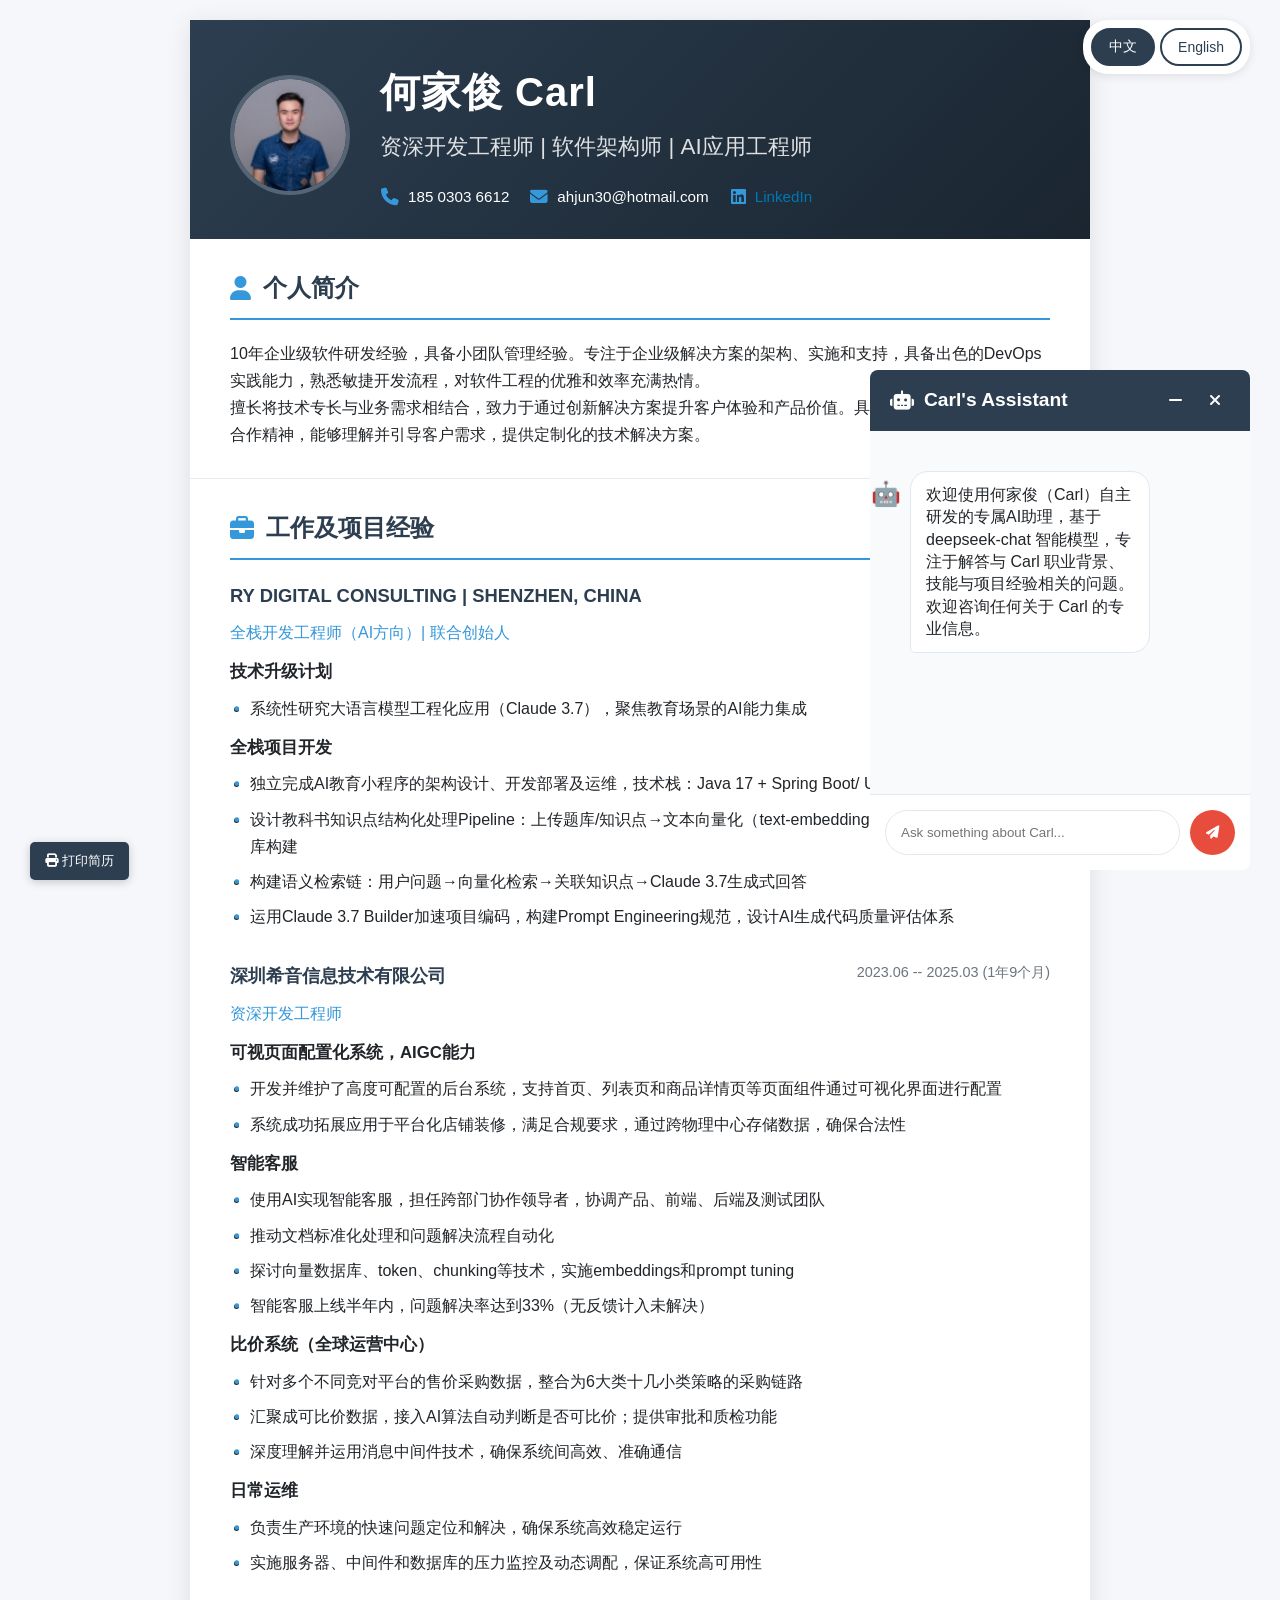
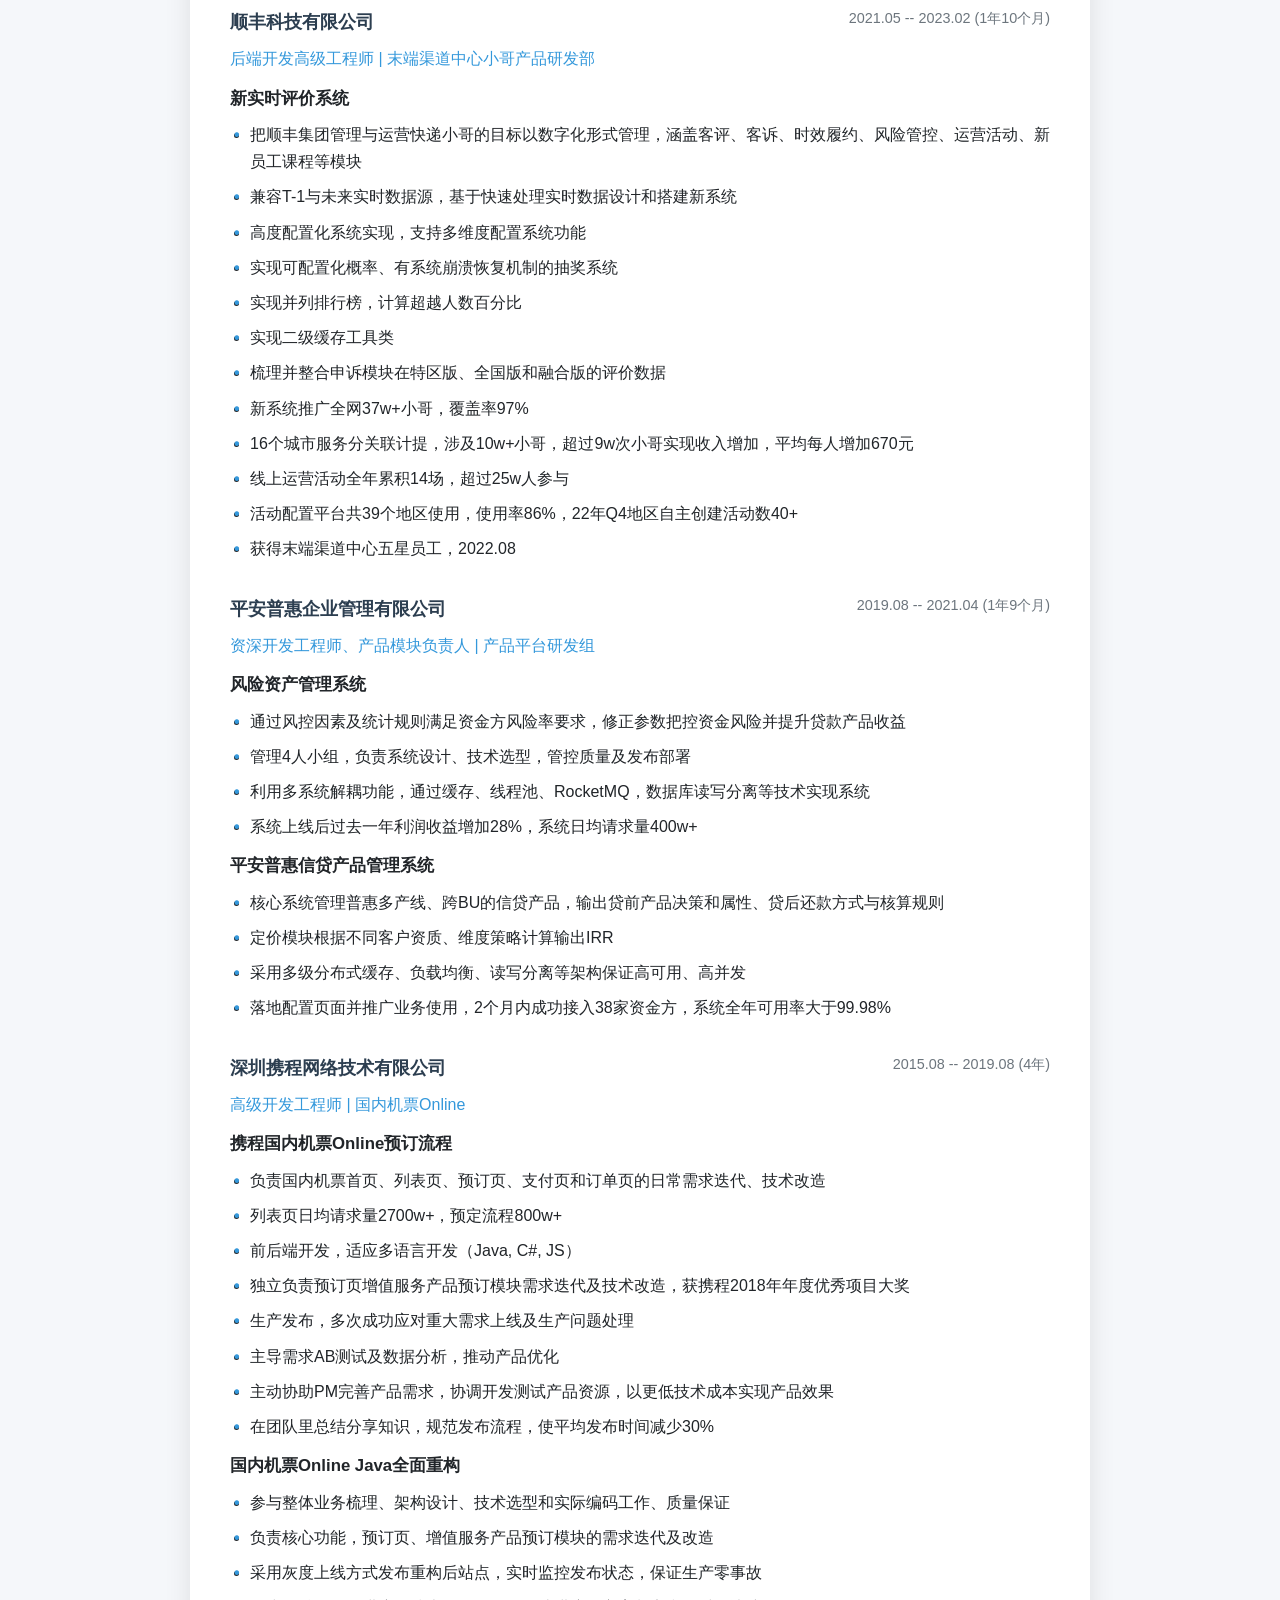
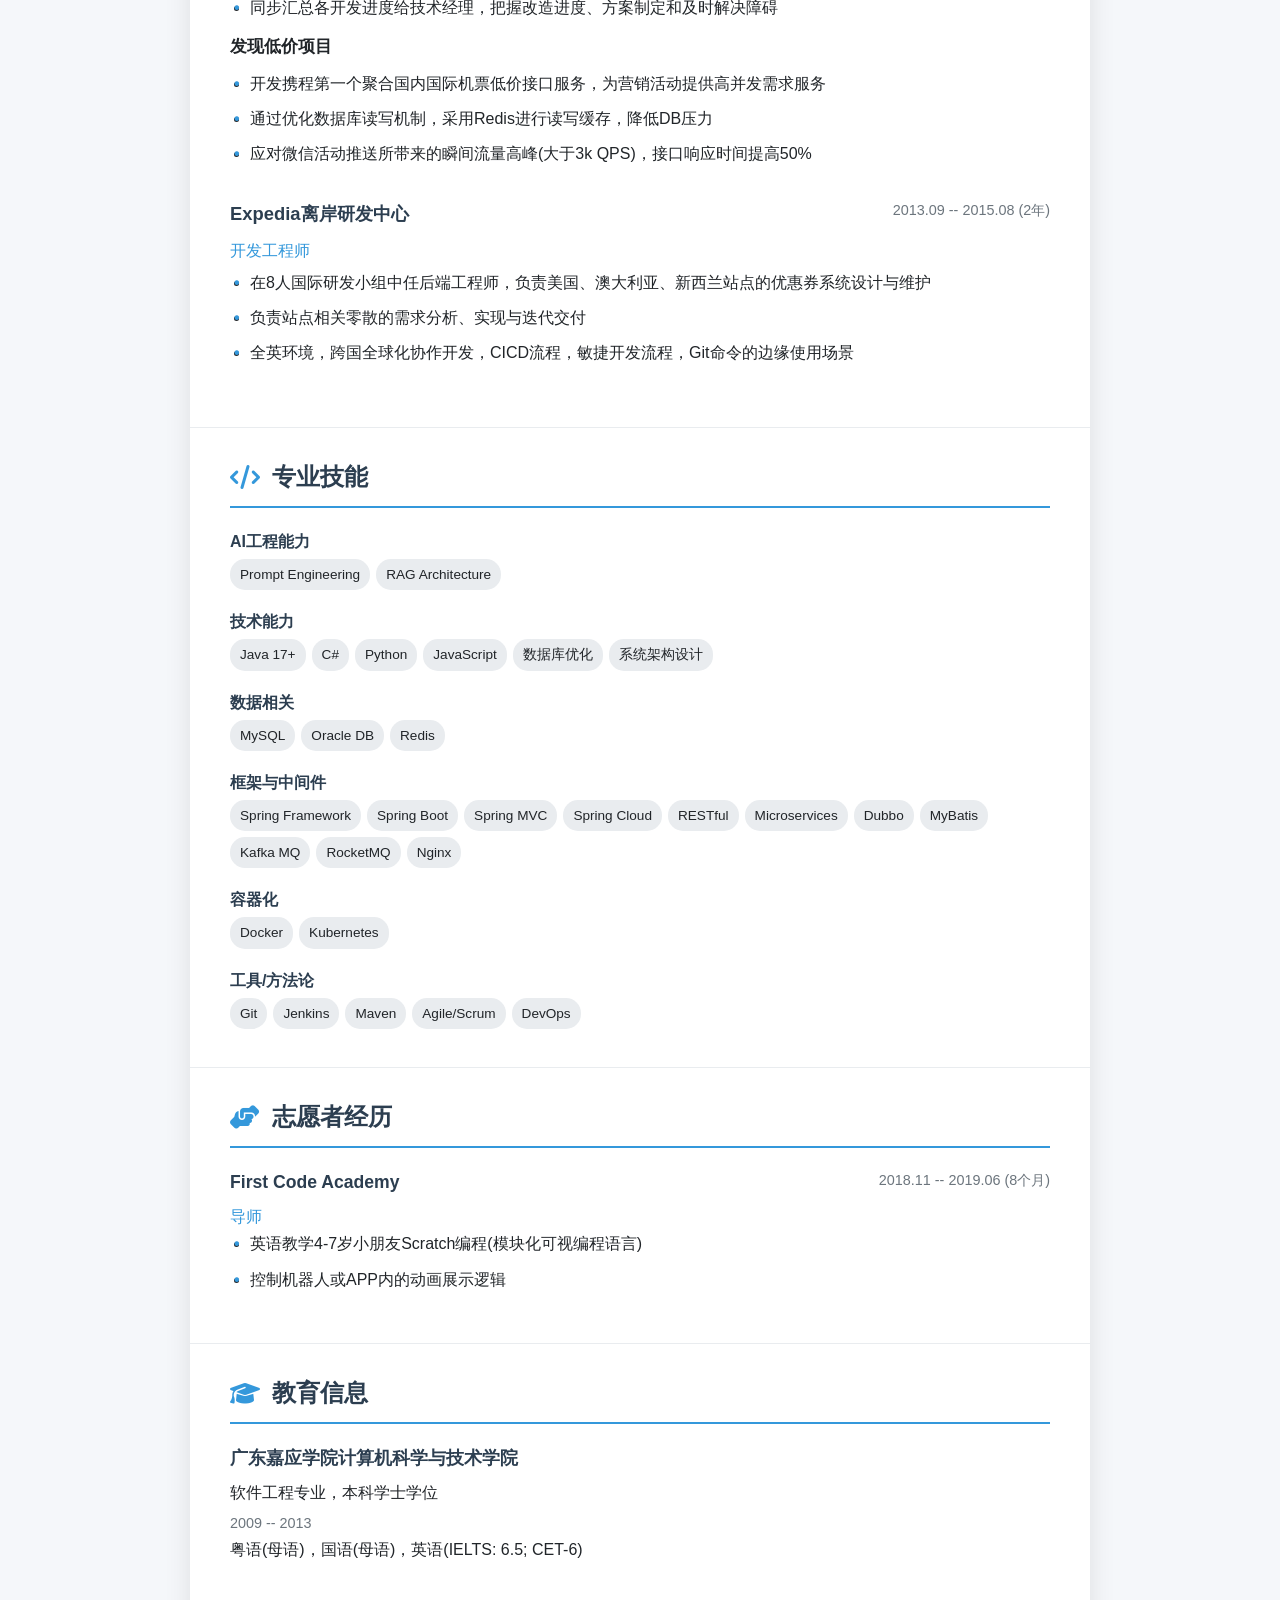
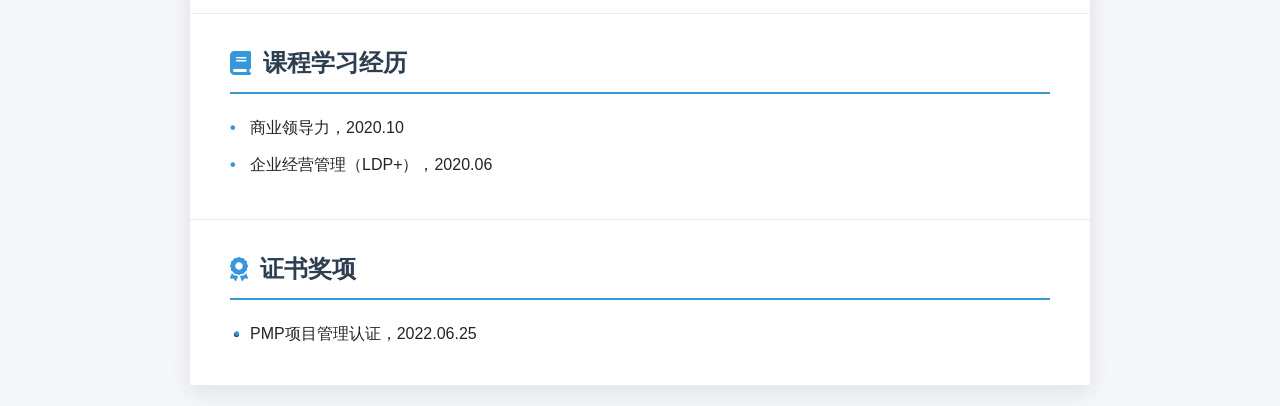
==== commit 19cc4848: "update cv content" ====
--- a/index.html
+++ b/index.html
@@ -1405,7 +1405,7 @@
         
         <div class="chat-body" id="chatBody">
             <div class="chat-message assistant-message">
-                Hello! I'm Carl's AI assistant. You can ask me anything about Carl's professional background, skills, experience, or education. How can I help you today?
+                欢迎使用何家俊（Carl）自主研发的专属AI助理，基于 deepseek-chat 智能模型，专注于解答与 Carl 职业背景、技能与项目经验相关的问题。欢迎咨询任何关于 Carl 的专业信息。
             </div>
         </div>
         
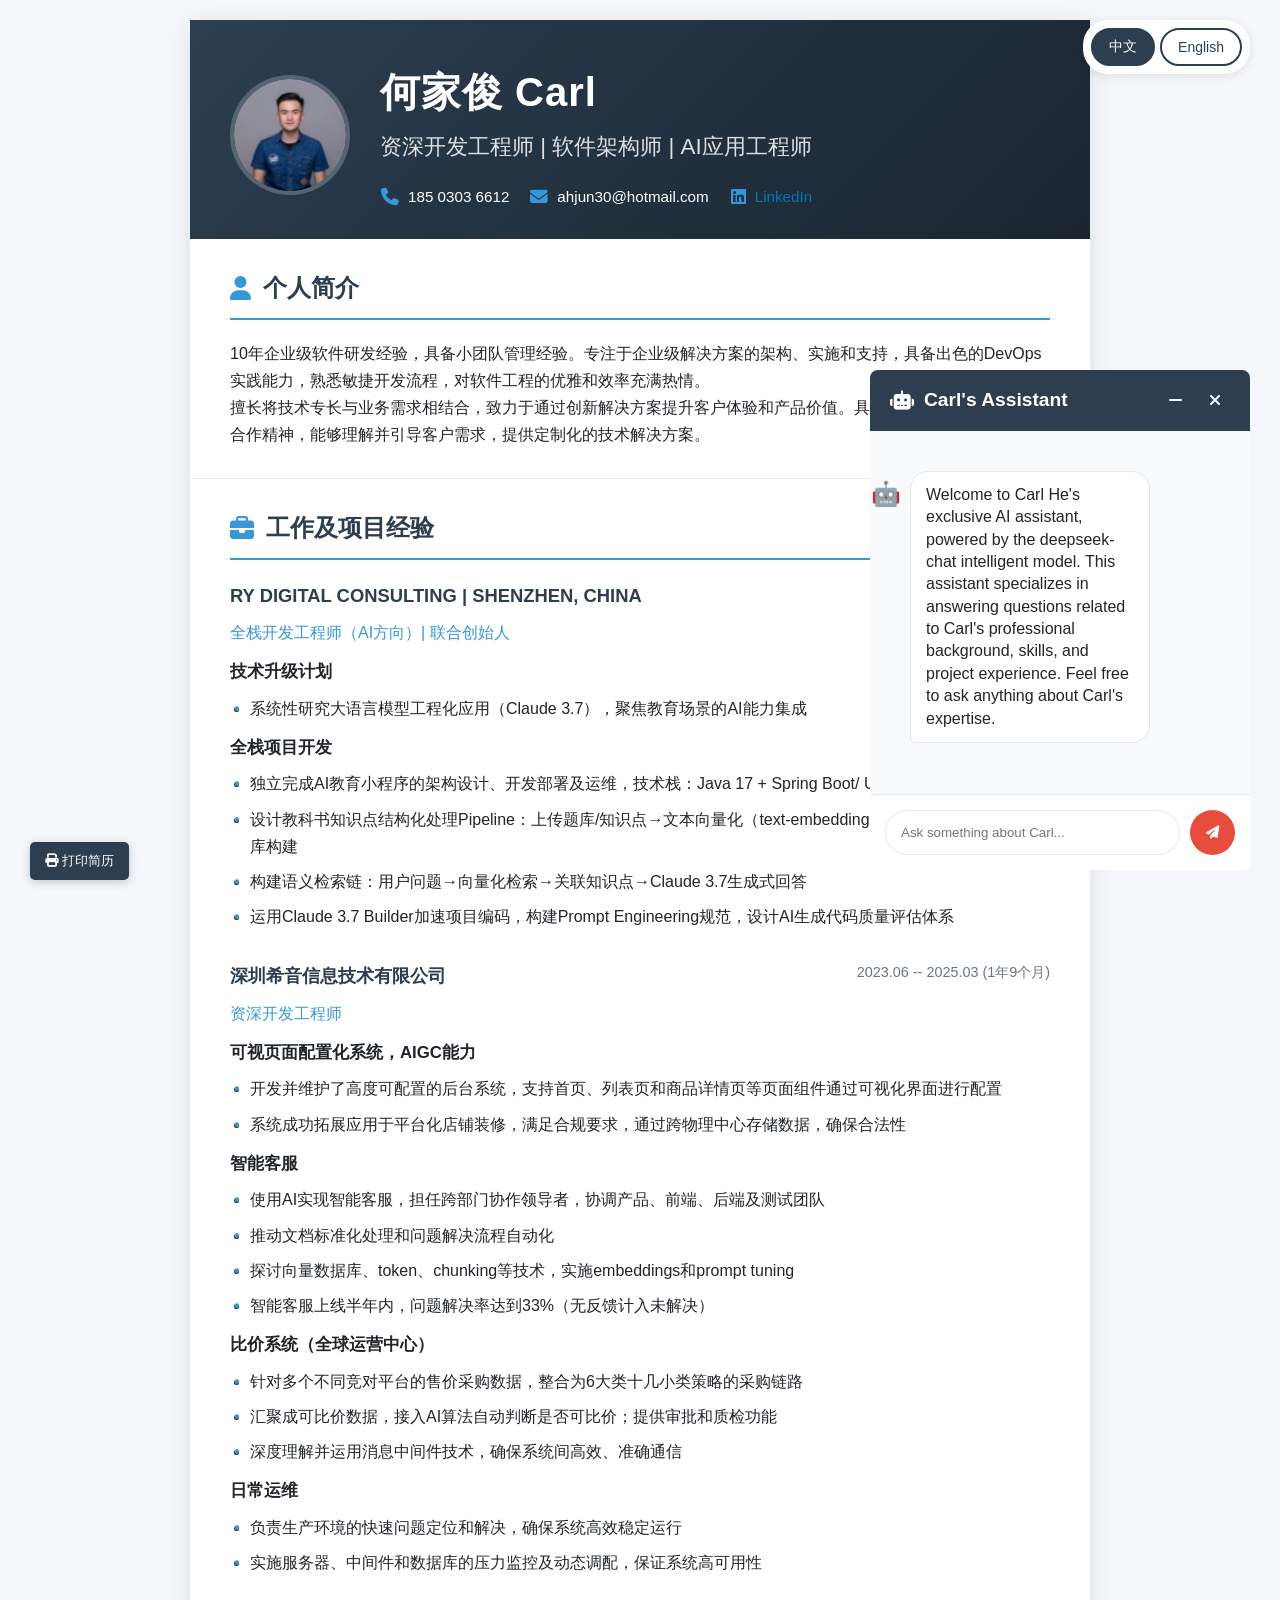
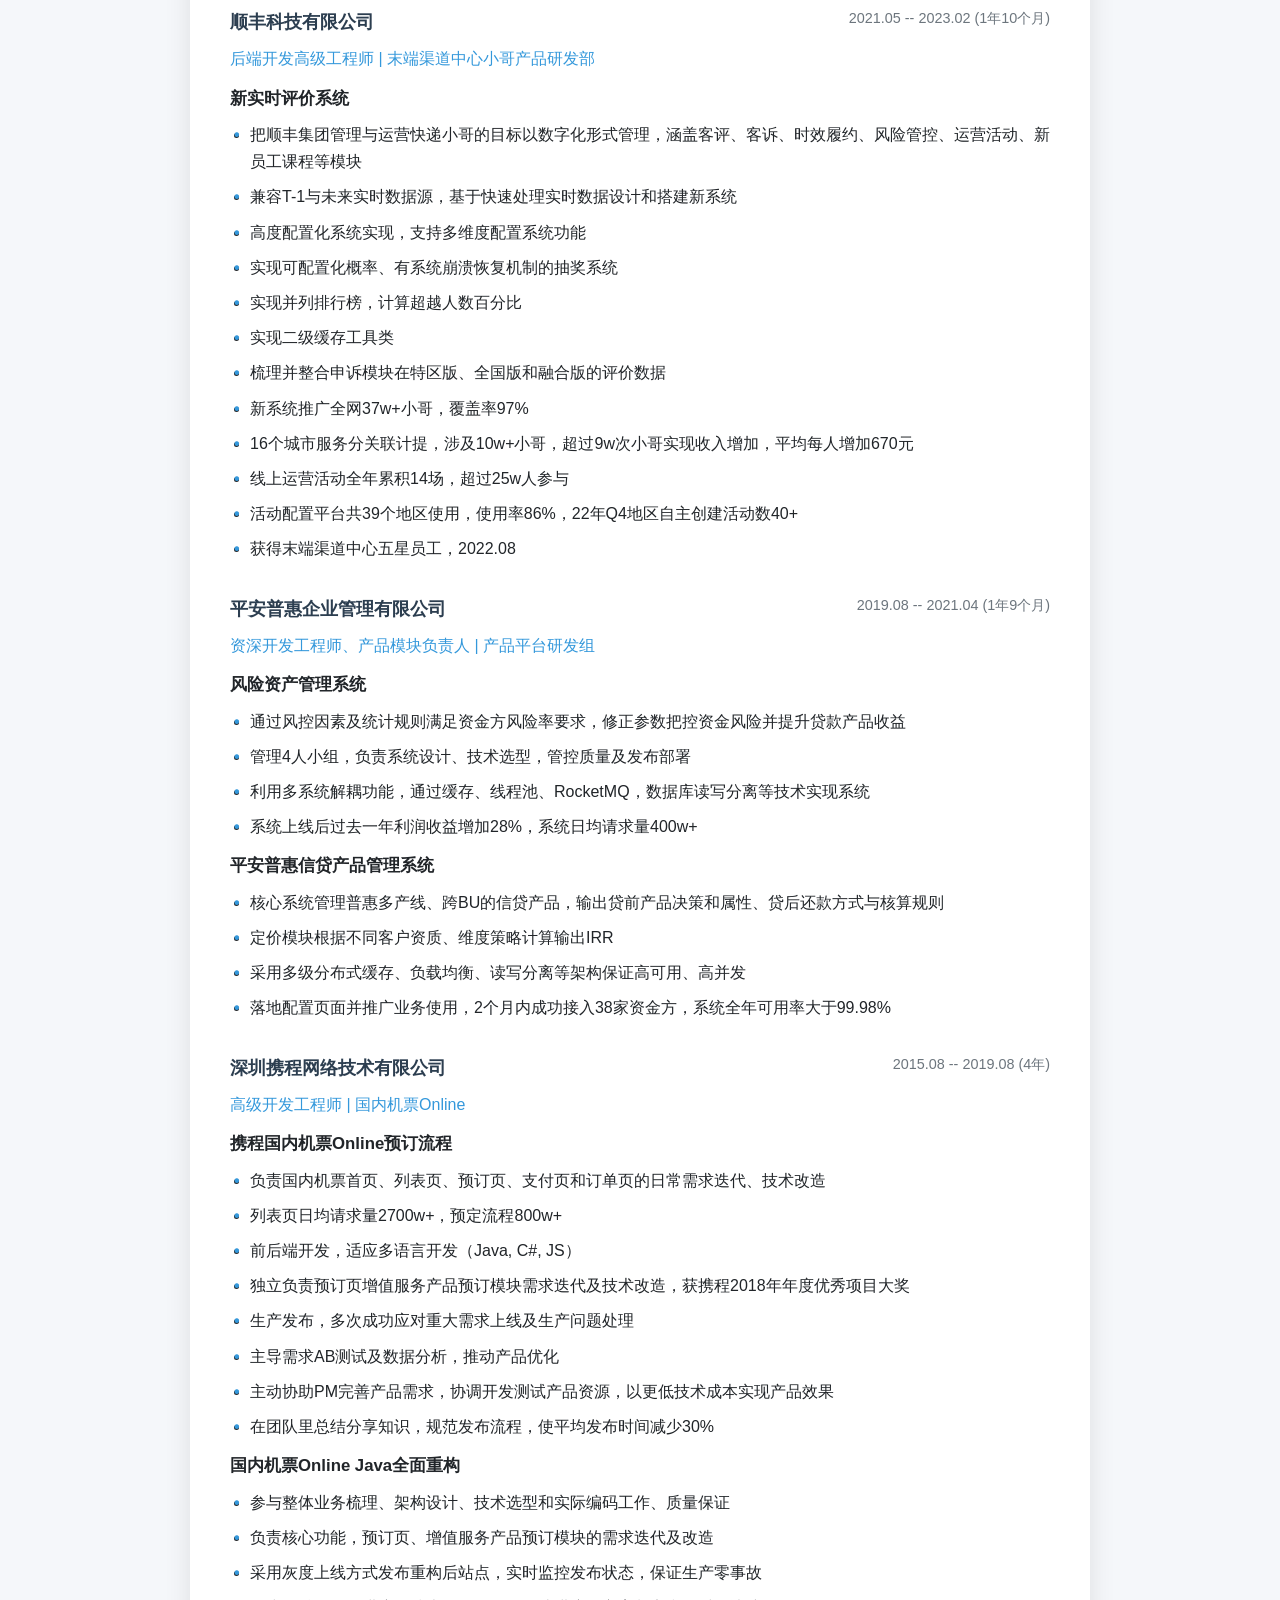
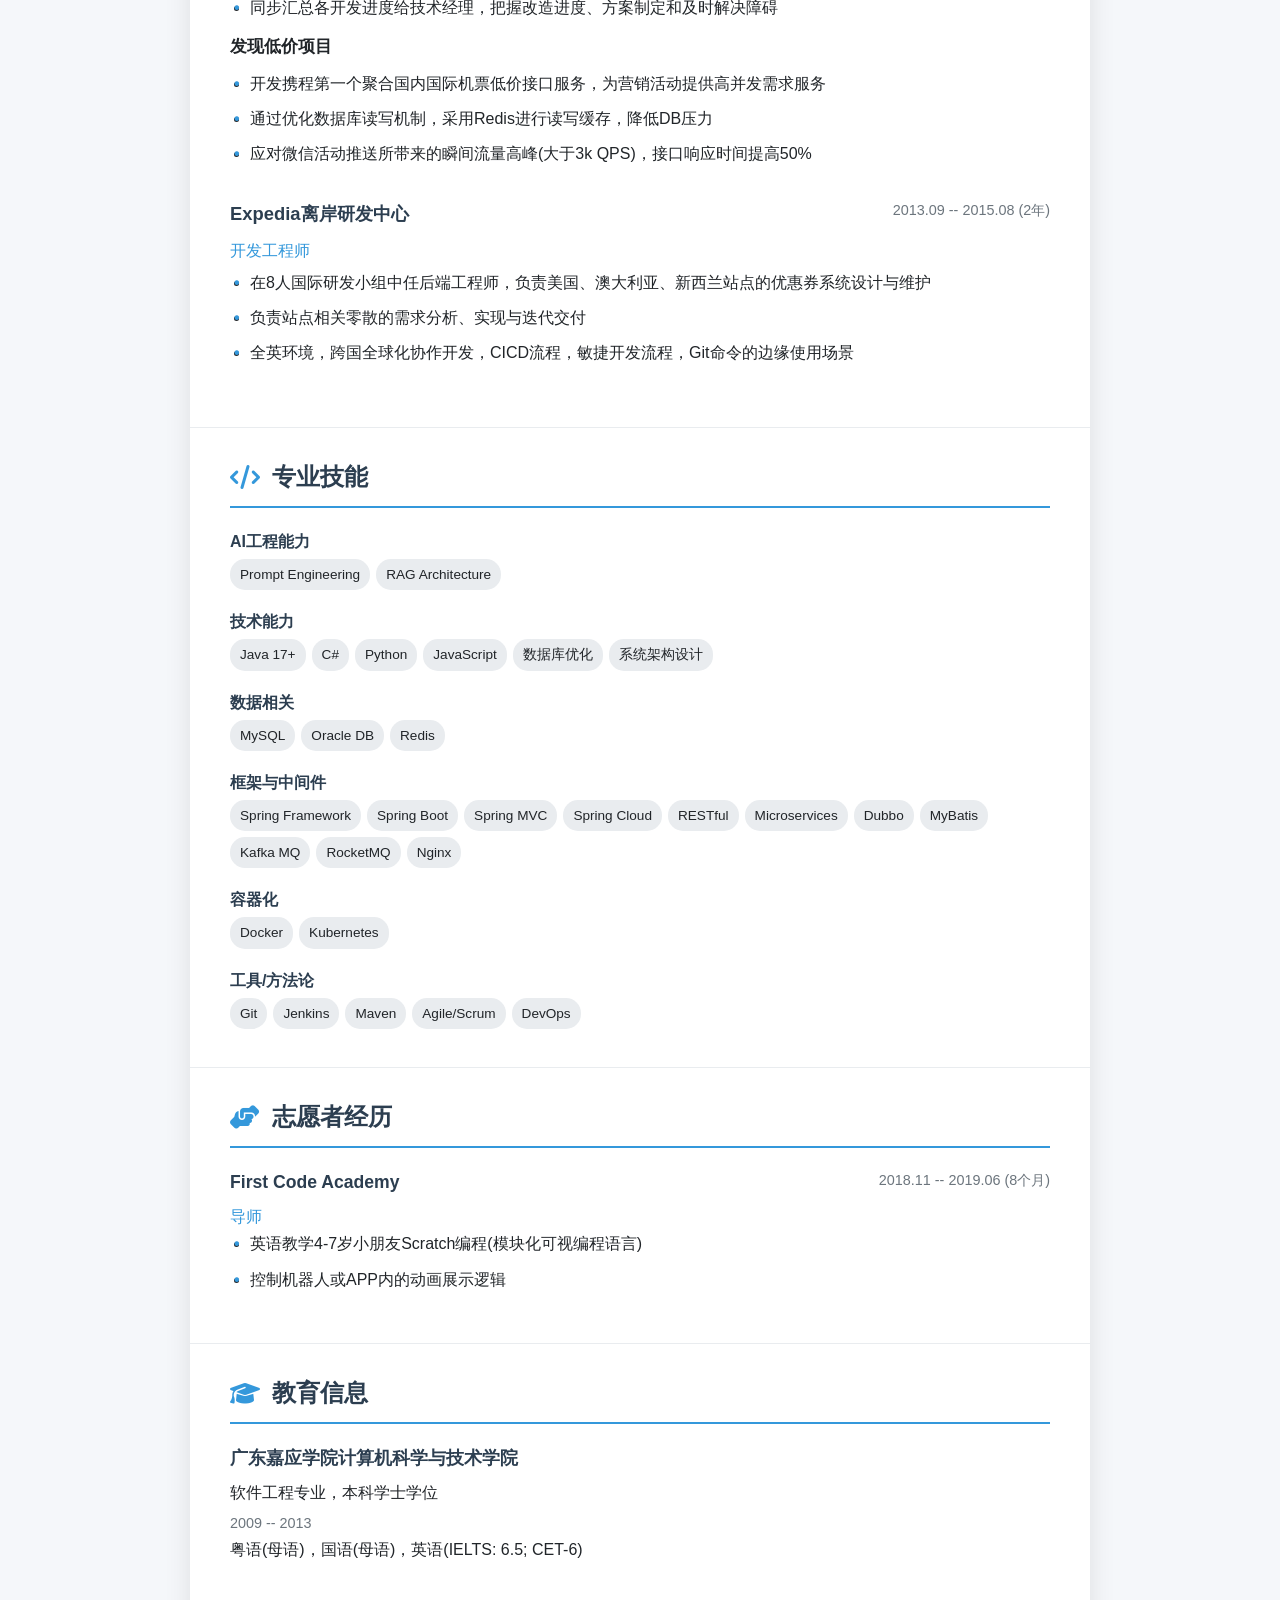
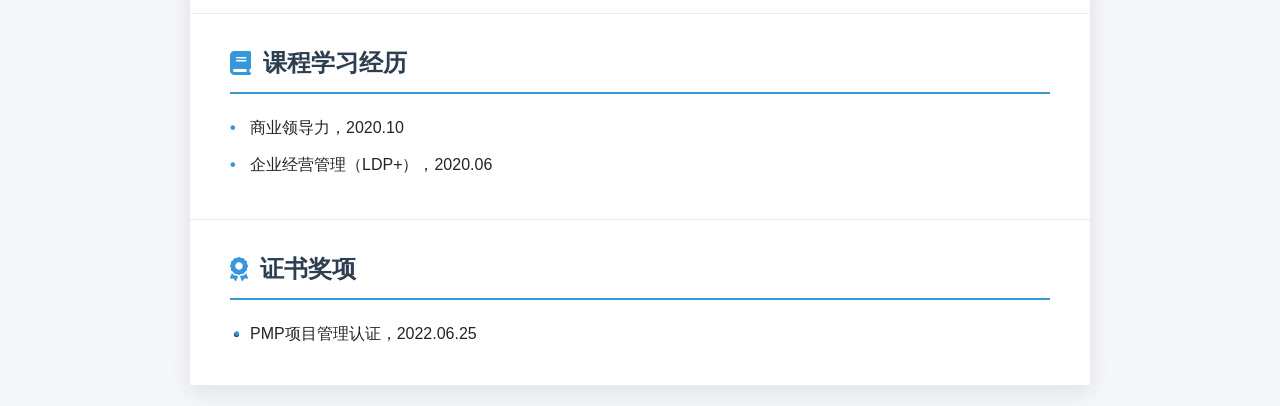
==== commit 6ed7543f: "chat hello" ====
--- a/index.html
+++ b/index.html
@@ -1405,7 +1405,7 @@
         
         <div class="chat-body" id="chatBody">
             <div class="chat-message assistant-message">
-                欢迎使用何家俊（Carl）自主研发的专属AI助理，基于 deepseek-chat 智能模型，专注于解答与 Carl 职业背景、技能与项目经验相关的问题。欢迎咨询任何关于 Carl 的专业信息。
+                Welcome to Carl He's exclusive AI assistant, powered by the deepseek-chat intelligent model. This assistant specializes in answering questions related to Carl's professional background, skills, and project experience. Feel free to ask anything about Carl's expertise.
             </div>
         </div>
         
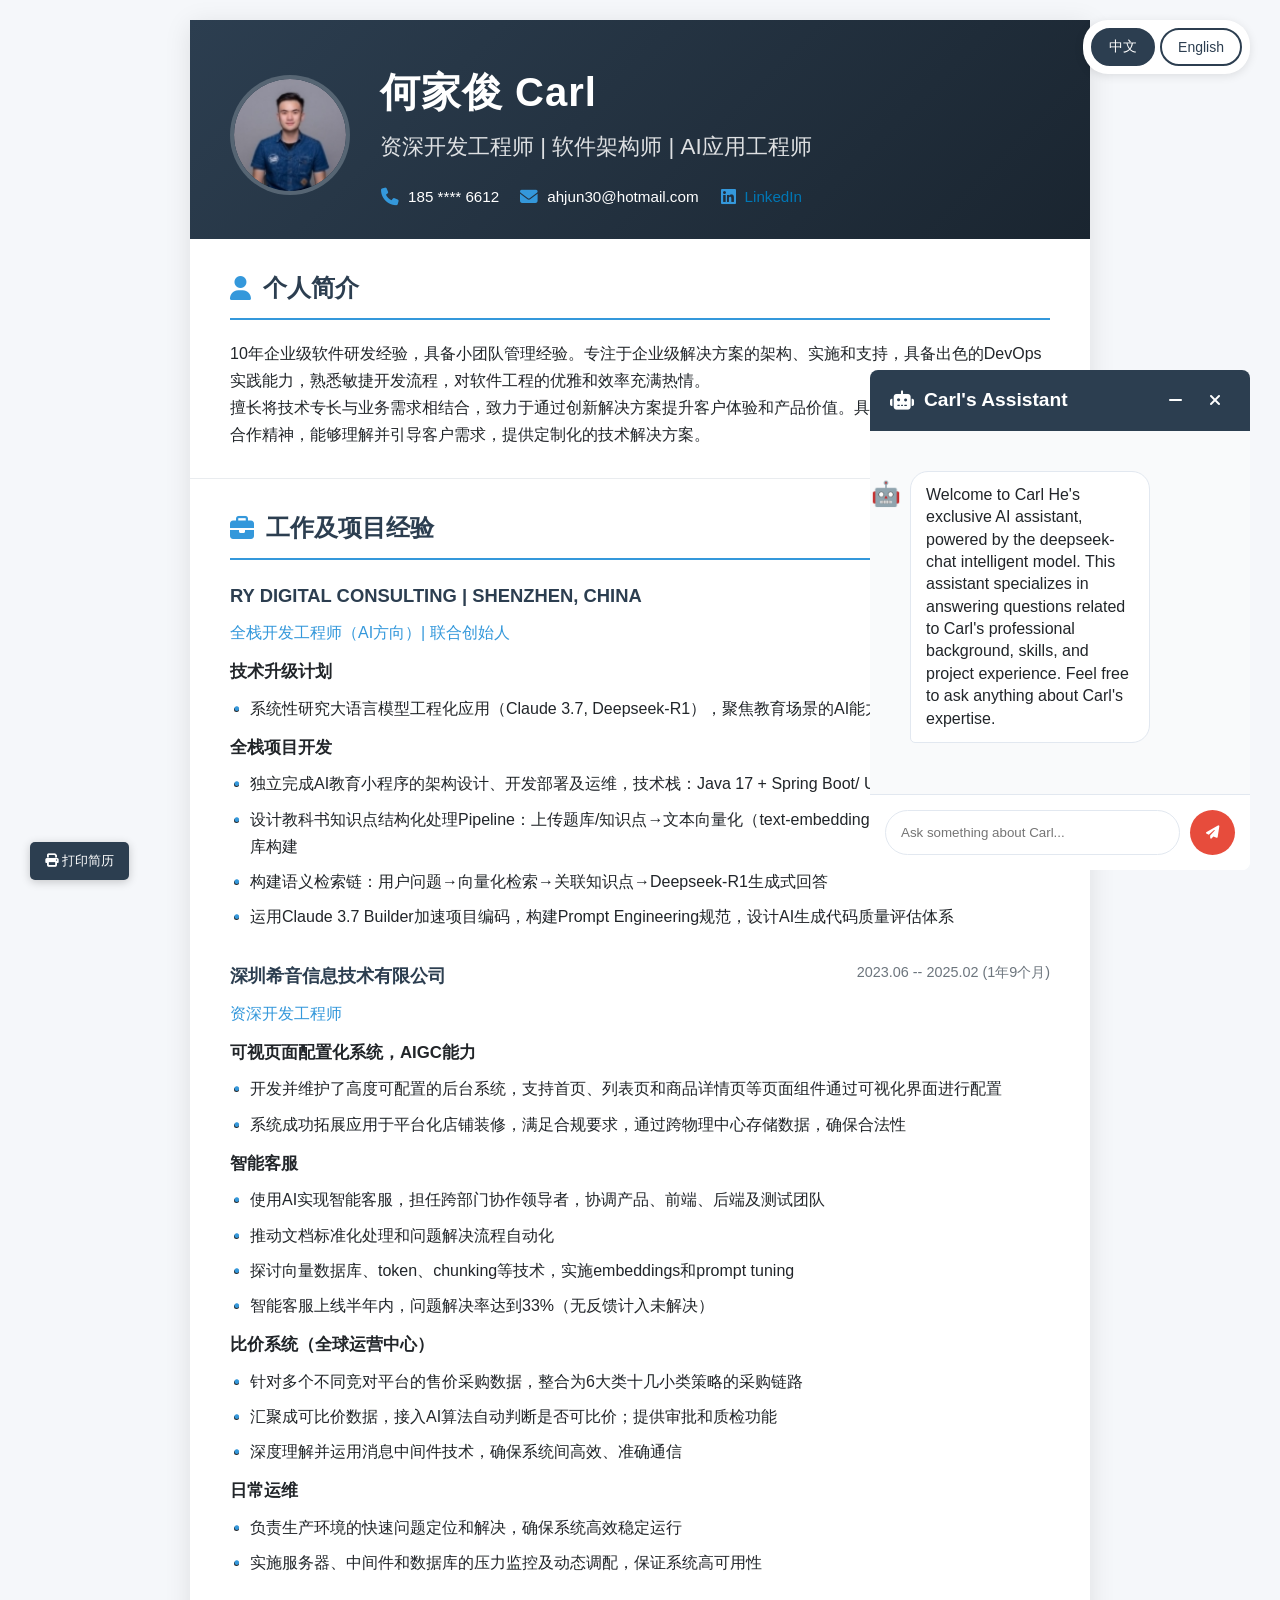
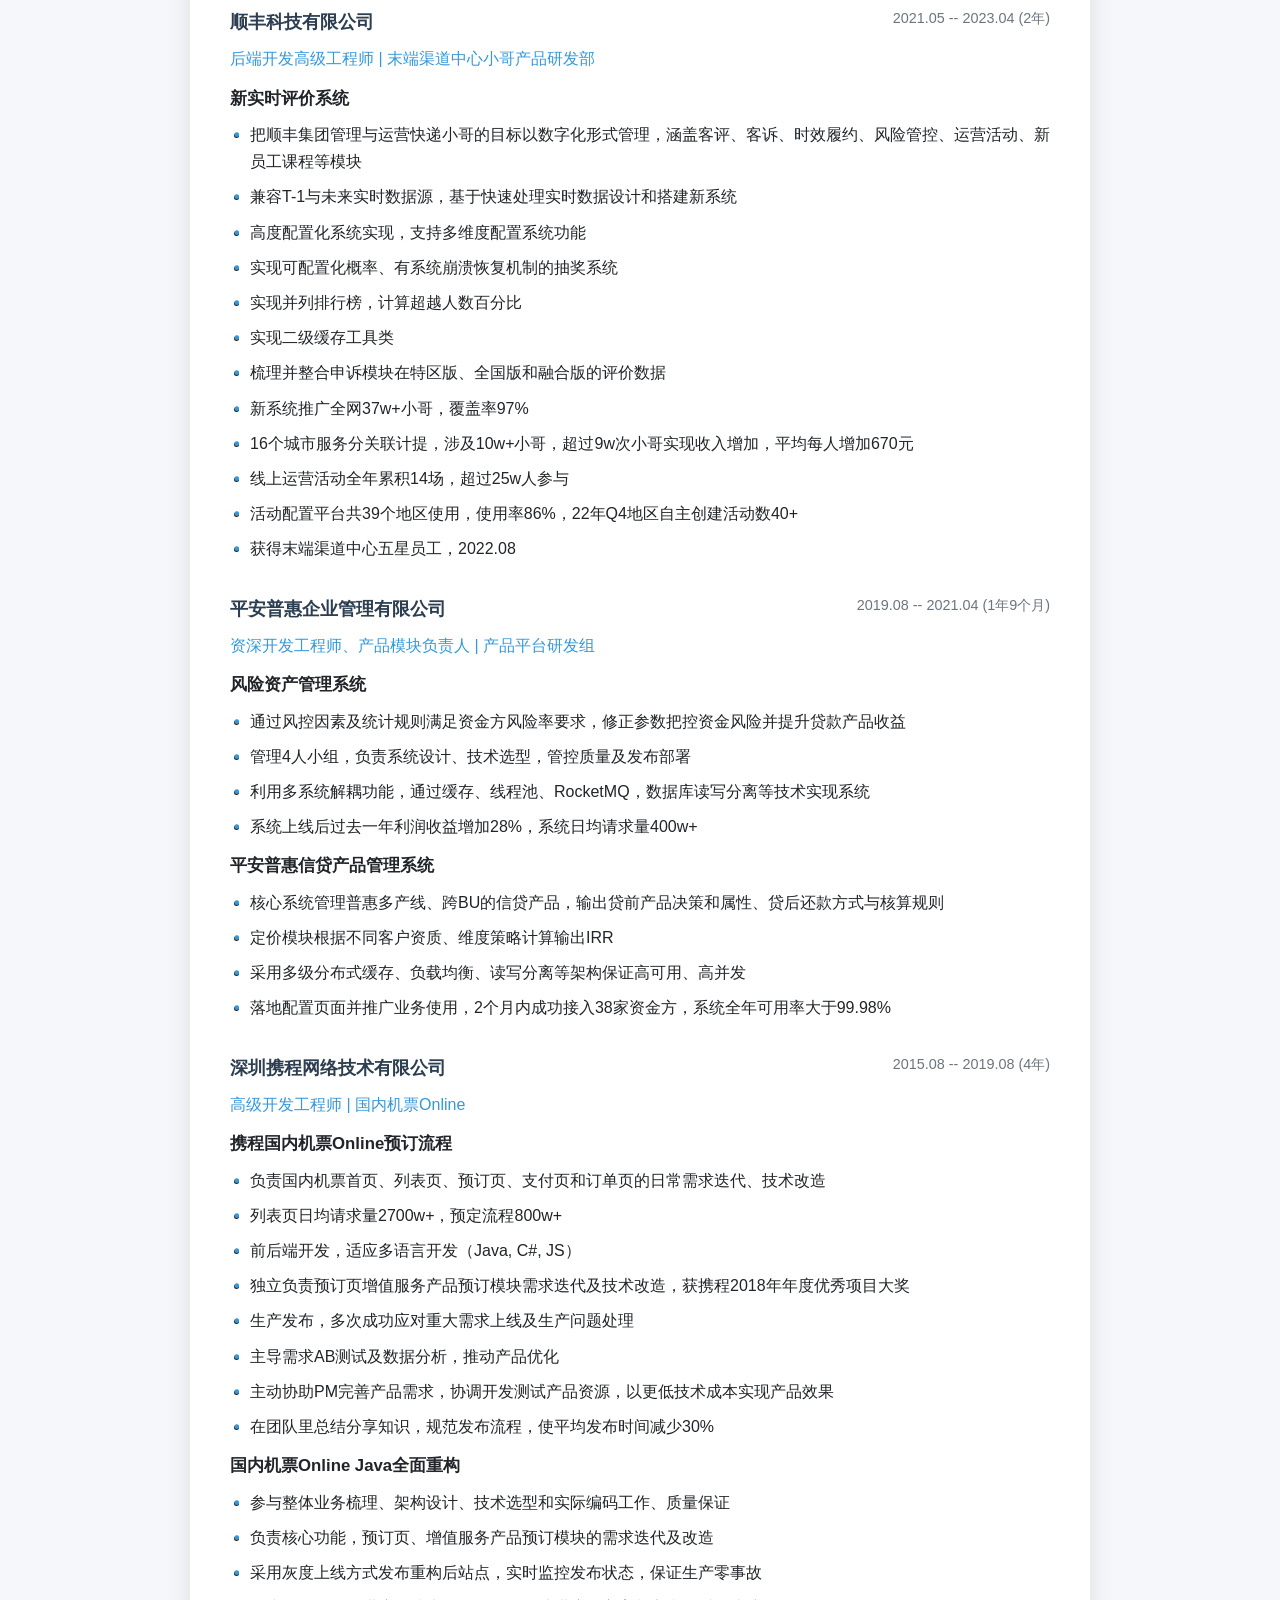
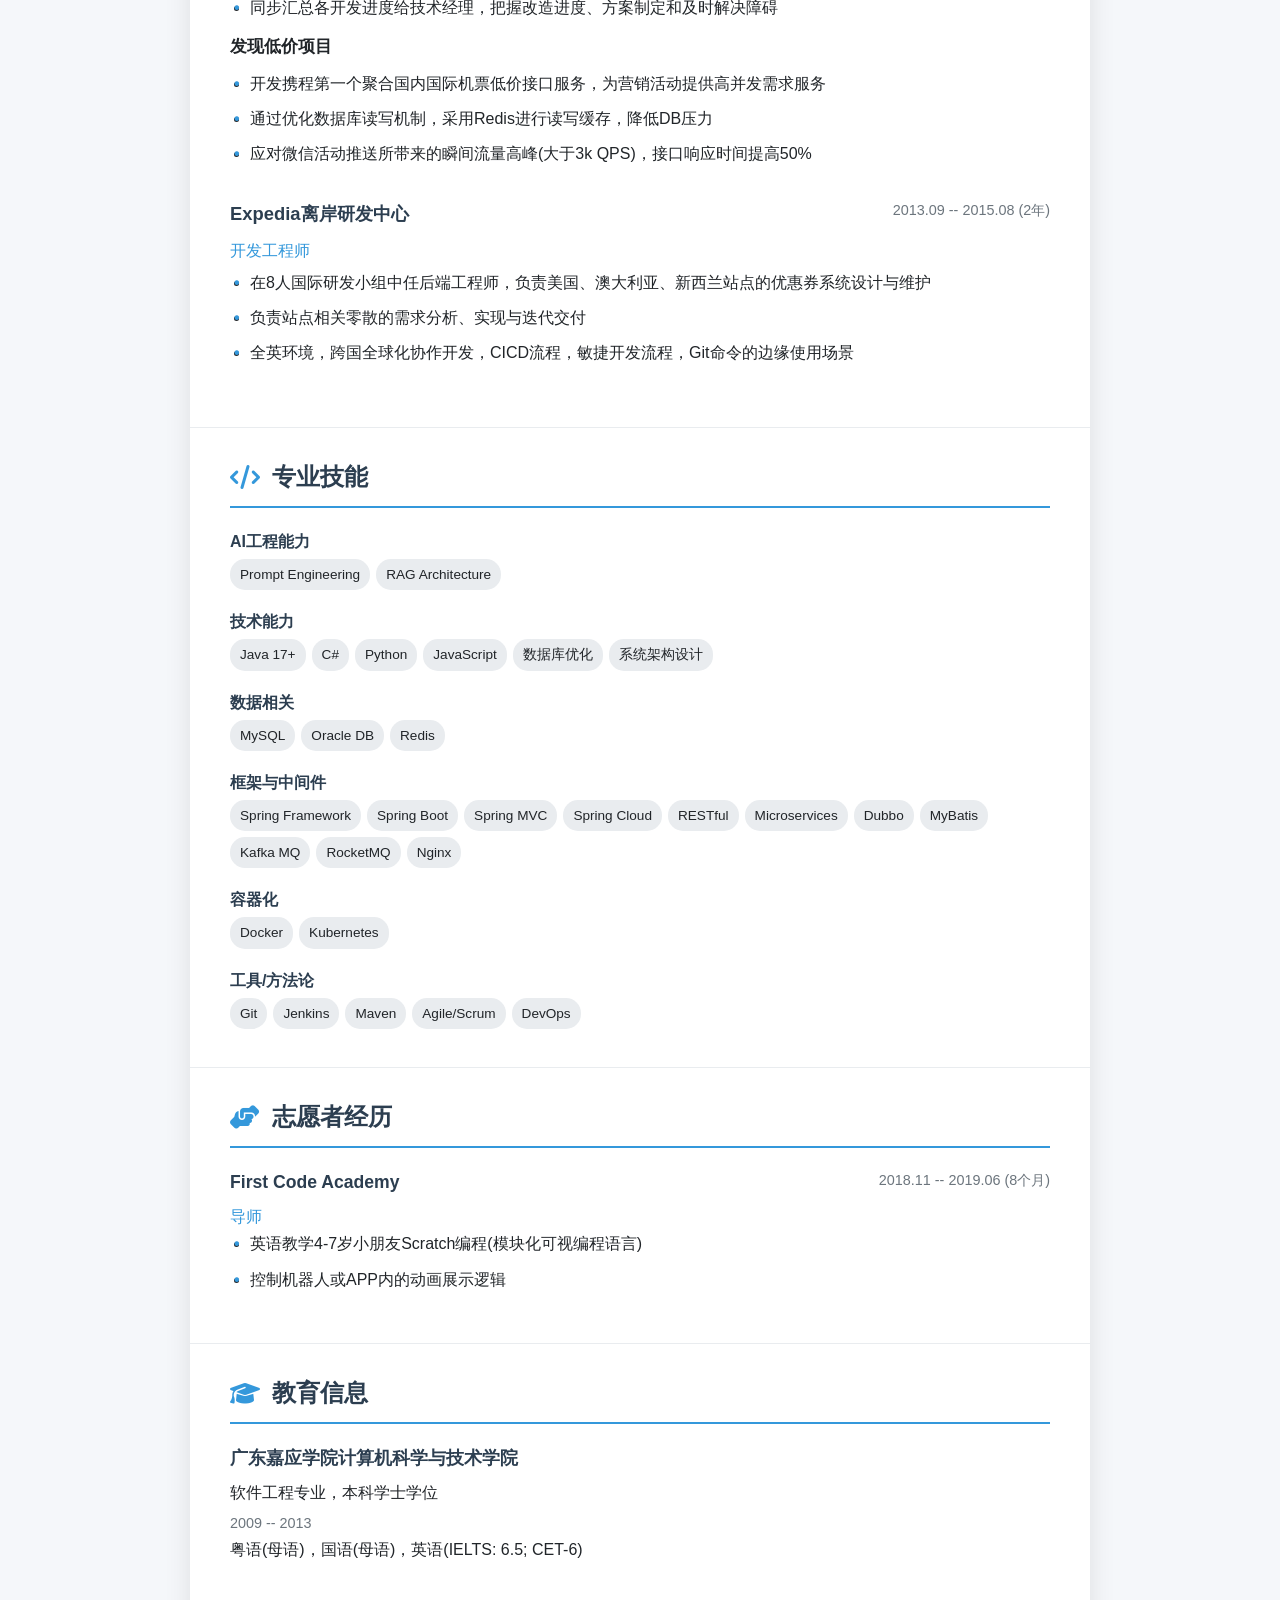
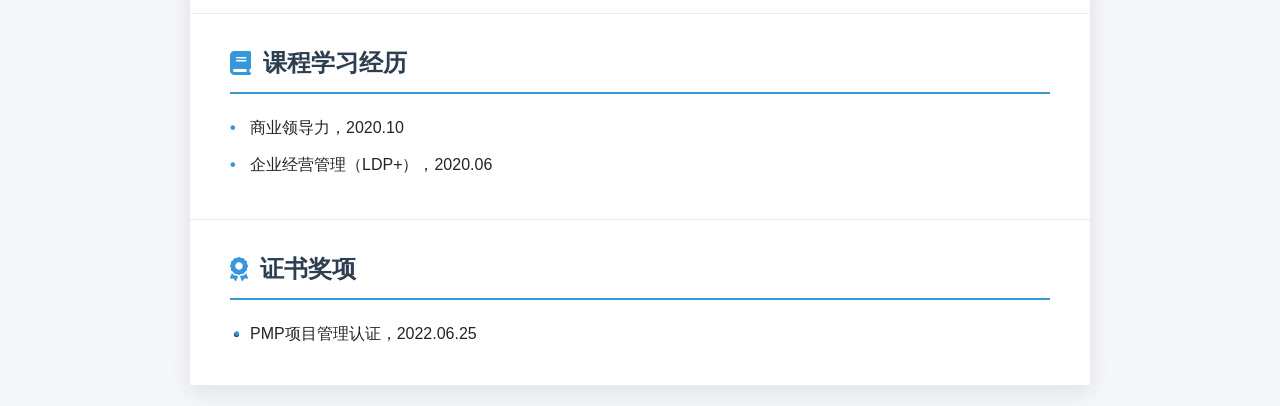
==== commit 796cd760: "update cv" ====
--- a/index.html
+++ b/index.html
@@ -340,6 +340,57 @@
         .decorative-shape,
         .decorative-shape-2 {
             display: none !important;
+        }
+        
+        /* Phone Number Tooltip Styles */
+        .phone-number {
+            position: relative;
+            cursor: pointer;
+            transition: color 0.3s ease;
+        }
+        
+        .phone-number:hover {
+            color: var(--secondary);
+        }
+        
+        .phone-number::after {
+            content: attr(data-tooltip);
+            position: absolute;
+            bottom: 100%;
+            left: 50%;
+            transform: translateX(-50%);
+            background: rgba(0, 0, 0, 0.9);
+            color: white;
+            padding: 8px 12px;
+            border-radius: 6px;
+            font-size: 0.85rem;
+            white-space: nowrap;
+            opacity: 0;
+            visibility: hidden;
+            transition: all 0.3s ease;
+            z-index: 1000;
+            margin-bottom: 8px;
+        }
+        
+        .phone-number::before {
+            content: '';
+            position: absolute;
+            bottom: 100%;
+            left: 50%;
+            transform: translateX(-50%);
+            border: 5px solid transparent;
+            border-top-color: rgba(0, 0, 0, 0.9);
+            opacity: 0;
+            visibility: hidden;
+            transition: all 0.3s ease;
+            z-index: 1000;
+            margin-bottom: 3px;
+        }
+        
+        .phone-number:hover::after,
+        .phone-number:hover::before {
+            opacity: 1;
+            visibility: visible;
         }
         
         /* Language Toggle Styles */
@@ -721,7 +772,7 @@
                         <div class="contact-info">
                             <div class="contact-item">
                                 <i class="fas fa-phone"></i>
-                                <span>185 0303 6612</span>
+                                <span class="phone-number" data-tooltip="建议优先通过邮件或LinkedIn联系，谢谢您的理解">185 **** 6612</span>
                             </div>
                             <div class="contact-item">
                                 <i class="fas fa-envelope"></i>
@@ -762,20 +813,20 @@
                     <div class="experience-item">
                         <div class="experience-header">
                             <div class="company">RY DIGITAL CONSULTING | SHENZHEN, CHINA</div>
-                            <div class="period">2025.04-Current</div>
+                            <div class="period">2025.03-Current</div>
                         </div>
                         <div class="position">全栈开发工程师（AI方向）| 联合创始人</div>
                         
                         <div class="project-title">技术升级计划</div>
                         <ul class="achievements">
-                            <li>系统性研究大语言模型工程化应用（Claude 3.7），聚焦教育场景的AI能力集成</li>
+                            <li>系统性研究大语言模型工程化应用（Claude 3.7, Deepseek-R1），聚焦教育场景的AI能力集成</li>
                         </ul>
                         
                         <div class="project-title">全栈项目开发</div>
                         <ul class="achievements">
                             <li>独立完成AI教育小程序的架构设计、开发部署及运维，技术栈：Java 17 + Spring Boot/ Uni-app / Milvus / Redis</li>
-                            <li>设计教科书知识点结构化处理Pipeline：上传题库/知识点→文本向量化（text-embedding-ada-002）→Milvus向量库构建</li>
-                            <li>构建语义检索链：用户问题→向量化检索→关联知识点→Claude 3.7生成式回答</li>
+                            <li>设计教科书知识点结构化处理Pipeline：上传题库/知识点→文本向量化（text-embedding-3-small）→Milvus向量库构建</li>
+                            <li>构建语义检索链：用户问题→向量化检索→关联知识点→Deepseek-R1生成式回答</li>
                             <li>运用Claude 3.7 Builder加速项目编码，构建Prompt Engineering规范，设计AI生成代码质量评估体系</li>
                         </ul>
                     </div>
@@ -784,7 +835,7 @@
                     <div class="experience-item">
                         <div class="experience-header">
                             <div class="company">深圳希音信息技术有限公司</div>
-                            <div class="period">2023.06 -- 2025.03 (1年9个月)</div>
+                            <div class="period">2023.06 -- 2025.02 (1年9个月)</div>
                         </div>
                         <div class="position">资深开发工程师</div>
                         
@@ -820,7 +871,7 @@
                     <div class="experience-item">
                         <div class="experience-header">
                             <div class="company">顺丰科技有限公司</div>
-                            <div class="period">2021.05 -- 2023.02 (1年10个月)</div>
+                            <div class="period">2021.05 -- 2023.04 (2年)</div>
                         </div>
                         <div class="position">后端开发高级工程师 | 末端渠道中心小哥产品研发部</div>
                         
@@ -1071,7 +1122,7 @@
                         <div class="contact-info">
                             <div class="contact-item">
                                 <i class="fas fa-phone"></i>
-                                <span>185 0303 6612</span>
+                                <span class="phone-number" data-tooltip="Please contact me via email or LinkedIn first, thank you for your understanding">185 **** 6612</span>
                             </div>
                             <div class="contact-item">
                                 <i class="fas fa-envelope"></i>
@@ -1112,13 +1163,13 @@
                     <div class="experience-item">
                         <div class="experience-header">
                             <div class="company">RY DIGITAL CONSULTING | SHENZHEN, CHINA</div>
-                            <div class="period">2025.04-Current</div>
+                            <div class="period">2025.03-Current</div>
                         </div>
                         <div class="position">Full Stack Developer (AI Focus) | Co-founder</div>
                         
                         <div class="project-title">Technical Advancement Initiative</div>
                         <ul class="achievements">
-                            <li>Systematically engineered production-grade LLM applications (Claude 3.7) with focus on AI integration in education scenarios</li>
+                            <li>Systematically engineered production-grade LLM applications (Claude 3.7, Deepseek-R1) with focus on AI integration in education scenarios</li>
                         </ul>
                         
                         <div class="project-title">Full-stack Development</div>
@@ -1128,8 +1179,8 @@
                         
                         <div class="project-title">Key Achievements</div>
                         <ul class="achievements">
-                            <li>Designed textbook knowledge structuring pipeline: Upload Q&A database/knowledge points → Text vectorization (text-embedding-ada-002) → Milvus vector database construction</li>
-                            <li>Built semantic retrieval chain: User query → Vector search → Knowledge association → Claude 3.7 generative response</li>
+                            <li>Designed textbook knowledge structuring pipeline: Upload Q&A database/knowledge points → Text vectorization (text-embedding-3-small) → Milvus vector database construction</li>
+                            <li>Built semantic retrieval chain: User query → Vector search → Knowledge association → Deepseek-R1 generative response</li>
                             <li>Accelerated project coding via Claude 3.7 Builder while establishing Prompt Engineering standards and AI-generated code quality assessment system</li>
                         </ul>
                     </div>
@@ -1138,7 +1189,7 @@
                     <div class="experience-item">
                         <div class="experience-header">
                             <div class="company">Shein Technology Co., Ltd.</div>
-                            <div class="period">2023.06 - 2025.03(1y9M)</div>
+                            <div class="period">2023.06 - 2025.02(1y9M)</div>
                         </div>
                         <div class="position">Senior Developer in AIDC</div>
                         <p style="margin: 10px 0; color: var(--gray); font-style: italic;">SHEIN is a global leading fast-fashion cross-border e-commerce platform, offering trendy and affordable products to meet the personalized needs of young consumers worldwide.</p>
@@ -1162,12 +1213,12 @@
                     <div class="experience-item">
                         <div class="experience-header">
                             <div class="company">SF Technology Co., Ltd.</div>
-                            <div class="period">2021.05 – 2023.02(1y10M)</div>
+                            <div class="period">2021.05 – 2023.04(2y)</div>
                         </div>
                         <div class="position">Senior Developer</div>
                         <p style="margin: 10px 0; color: var(--gray); font-style: italic;">SF Express is China's leading integrated logistics service provider, offering efficient, secure, and reliable delivery solutions to meet diverse customer needs.</p>
                         
-                        <div class="project-title">New real-time evaluation system | Core developer | 2022.01 – 2023.02</div>
+                        <div class="project-title">New real-time evaluation system</div>
                         <p style="margin: 10px 0; color: var(--gray);">A system that not only evaluate courier's performance and wage, but also execute company and regional operating activities. It contains modules like customer complaints, reviews, punctuality, risk controls, operating activities, training courses, etc.</p>
                         <ul class="achievements">
                             <li>Competitive with T-1 or real-time data sources. Designed to quick reaction capability and high concurrency.</li>
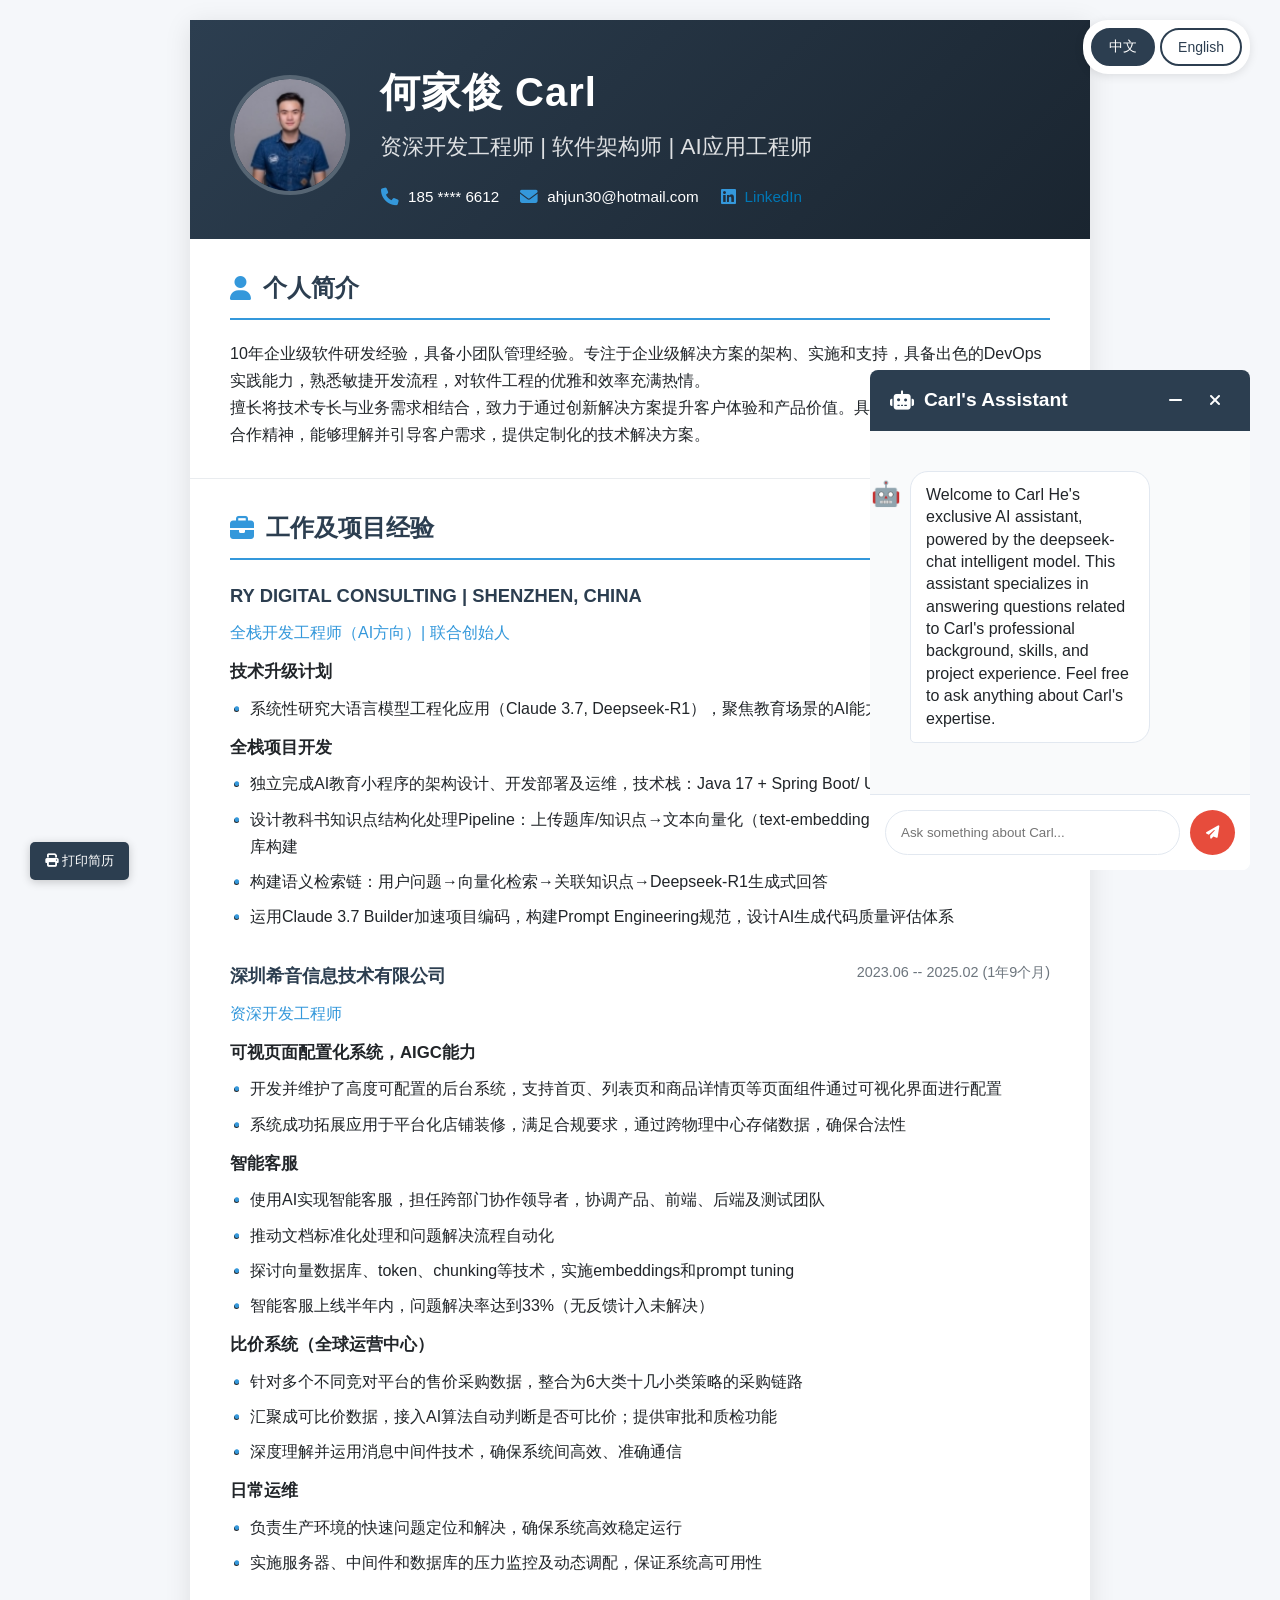
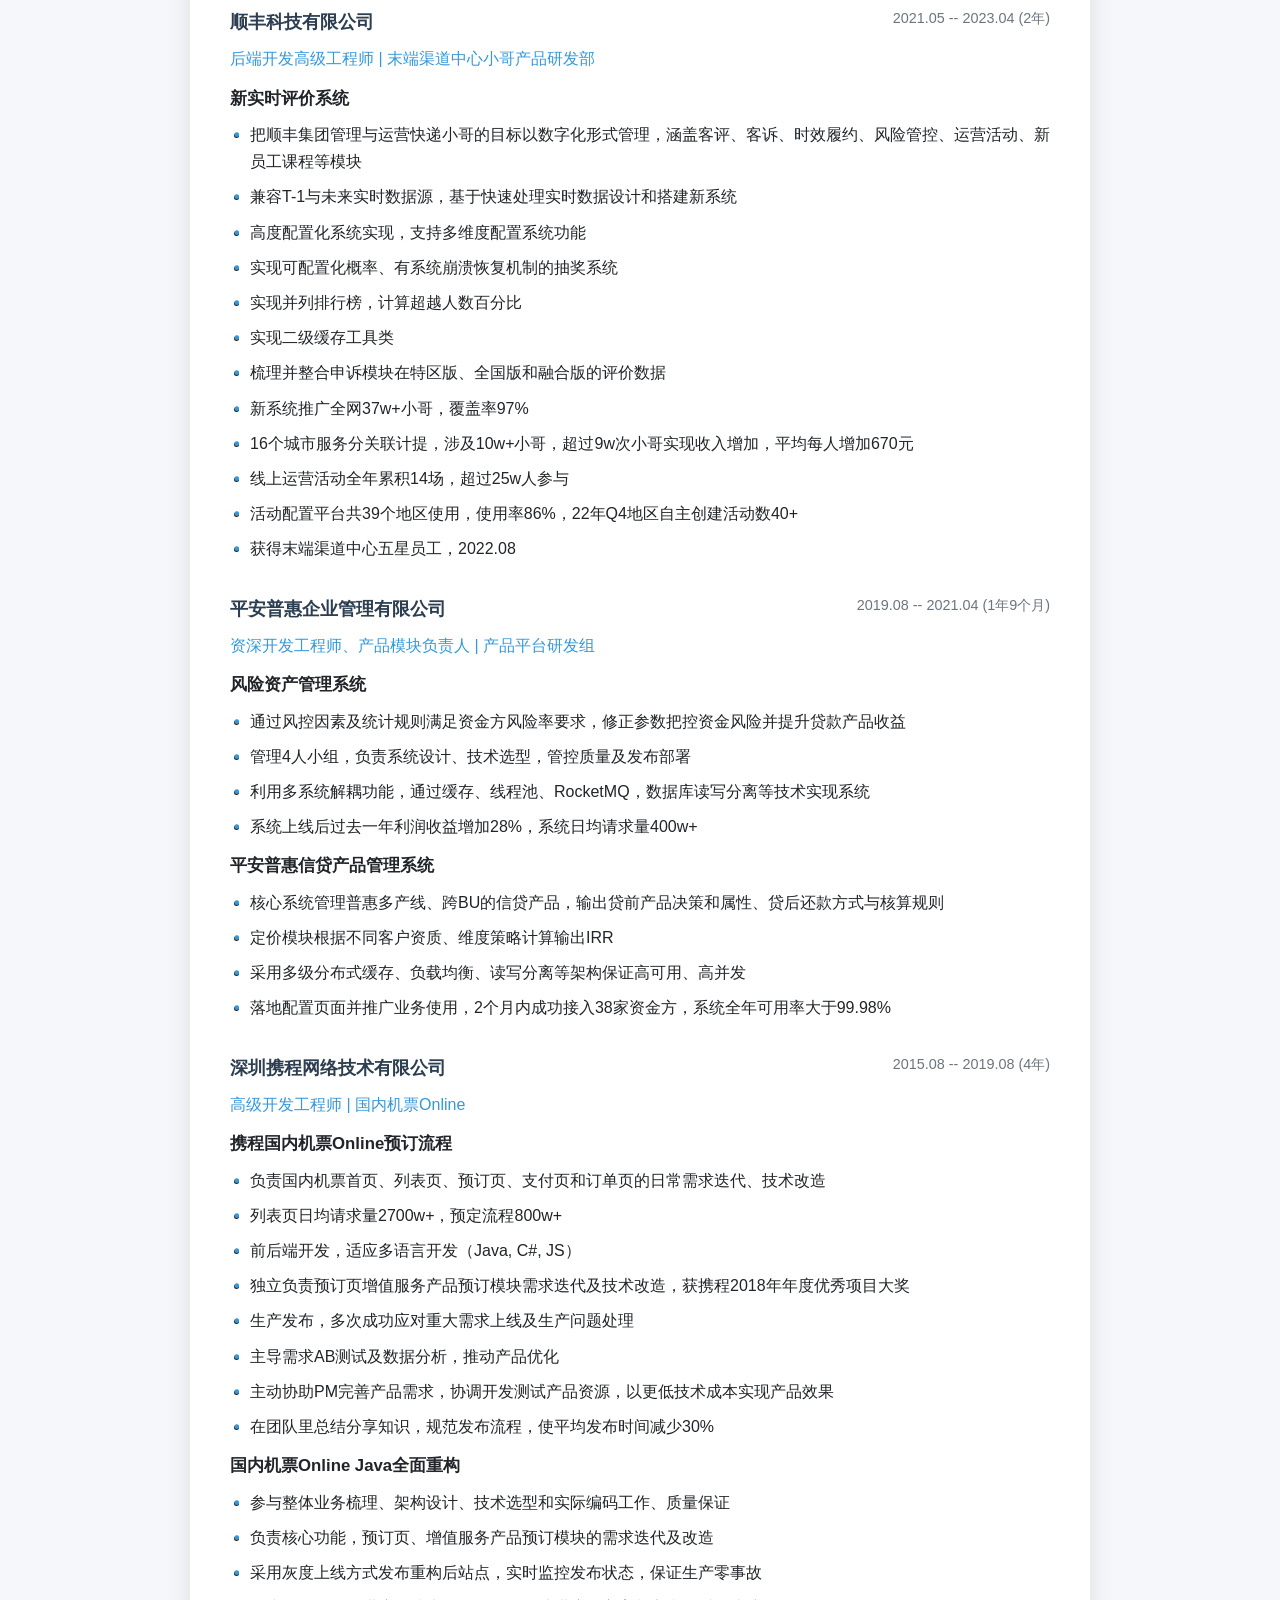
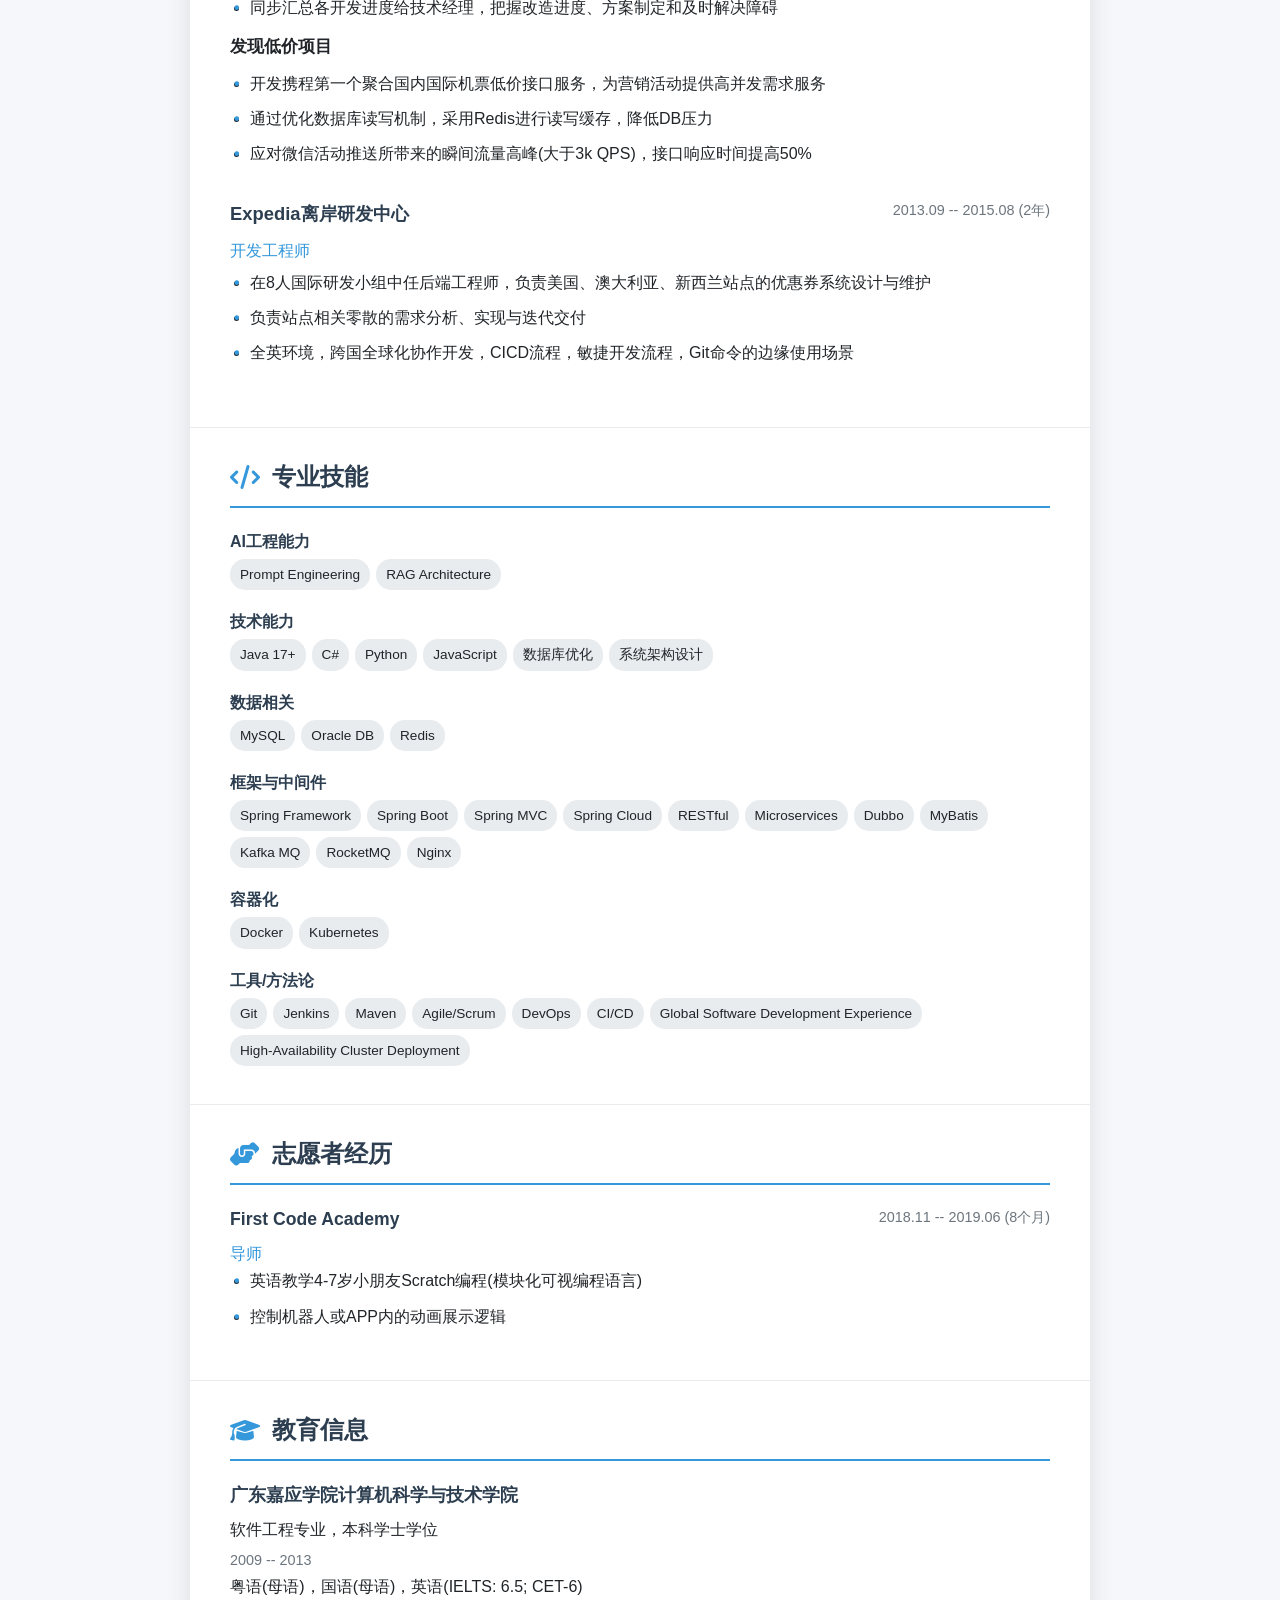
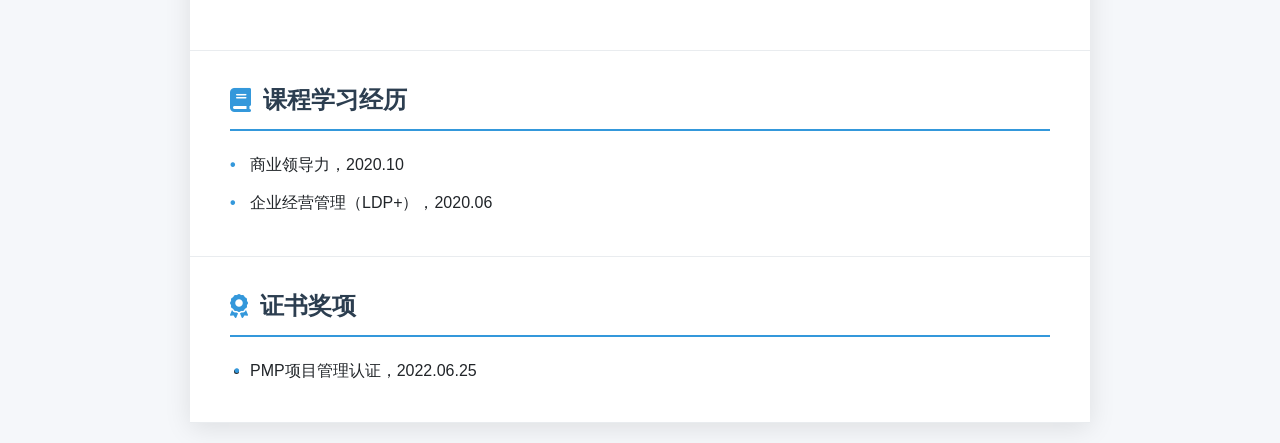
==== commit 5fe6b150: "update cn" ====
--- a/index.html
+++ b/index.html
@@ -679,6 +679,45 @@
             font-size: 1.5rem;
         }
         
+        /* 加载圆圈样式 */
+        .loading-message {
+            background-color: white;
+            color: var(--dark);
+            border: 1px solid #e2e8f0;
+            align-self: flex-start;
+            border-bottom-left-radius: 5px;
+            display: flex;
+            align-items: center;
+            gap: 10px;
+            padding: 12px 15px;
+            max-width: 80%;
+            border-radius: 18px;
+            position: relative;
+            animation: fadeIn 0.3s ease;
+        }
+        
+        .loading-message::before {
+            content: "🤖";
+            position: absolute;
+            left: -40px;
+            top: 5px;
+            font-size: 1.5rem;
+        }
+        
+        .loading-spinner {
+            width: 20px;
+            height: 20px;
+            border: 2px solid #e2e8f0;
+            border-top: 2px solid var(--secondary);
+            border-radius: 50%;
+            animation: spin 1s linear infinite;
+        }
+        
+        @keyframes spin {
+            0% { transform: rotate(0deg); }
+            100% { transform: rotate(360deg); }
+        }
+        
 
         
         .chat-input {
@@ -1039,6 +1078,9 @@
                                 <div class="skill-tag">Maven</div>
                                 <div class="skill-tag">Agile/Scrum</div>
                                 <div class="skill-tag">DevOps</div>
+                                <div class="skill-tag">CI/CD</div>
+                                <div class="skill-tag">Global Software Development Experience</div>
+                                <div class="skill-tag">High-Availability Cluster Deployment</div>
                             </div>
                         </div>
                     </div>
@@ -1377,6 +1419,9 @@
                                 <div class="skill-tag">Maven</div>
                                 <div class="skill-tag">Agile/Scrum</div>
                                 <div class="skill-tag">DevOps Practices</div>
+                                <div class="skill-tag">CI/CD</div>
+                                <div class="skill-tag">Global Software Development Experience</div>
+                                <div class="skill-tag">High-Availability Cluster Deployment</div>
                             </div>
                         </div>
                     </div>
@@ -1649,6 +1694,13 @@
             // 滚动到底部
             chatBody.scrollTop = chatBody.scrollHeight;
 
+            // 创建并显示加载圆圈
+            const loadingMessage = document.createElement('div');
+            loadingMessage.className = 'loading-message';
+            loadingMessage.innerHTML = '<div class="loading-spinner"></div><span>AI正在思考中...</span>';
+            chatBody.appendChild(loadingMessage);
+            chatBody.scrollTop = chatBody.scrollHeight;
+
             // 系统提示词（强化限制）
             const systemPrompt = carlResume.trim();
 
@@ -1678,6 +1730,9 @@
                 const data = await response.json();
                 const reply = data.choices[0].message.content;
                 
+                // 移除加载圆圈
+                chatBody.removeChild(loadingMessage);
+                
                 // 创建AI回复消息元素
                 const assistantMessage = document.createElement('div');
                 assistantMessage.className = 'chat-message assistant-message';
@@ -1689,6 +1744,10 @@
                 
             } catch (error) {
                 console.error("API Error:", error);
+                
+                // 移除加载圆圈
+                chatBody.removeChild(loadingMessage);
+                
                 const errorMsg = document.createElement('div');
                 errorMsg.className = 'chat-message assistant-message';
                 errorMsg.textContent = "Sorry, I'm having trouble answering right now. Please try again later.";
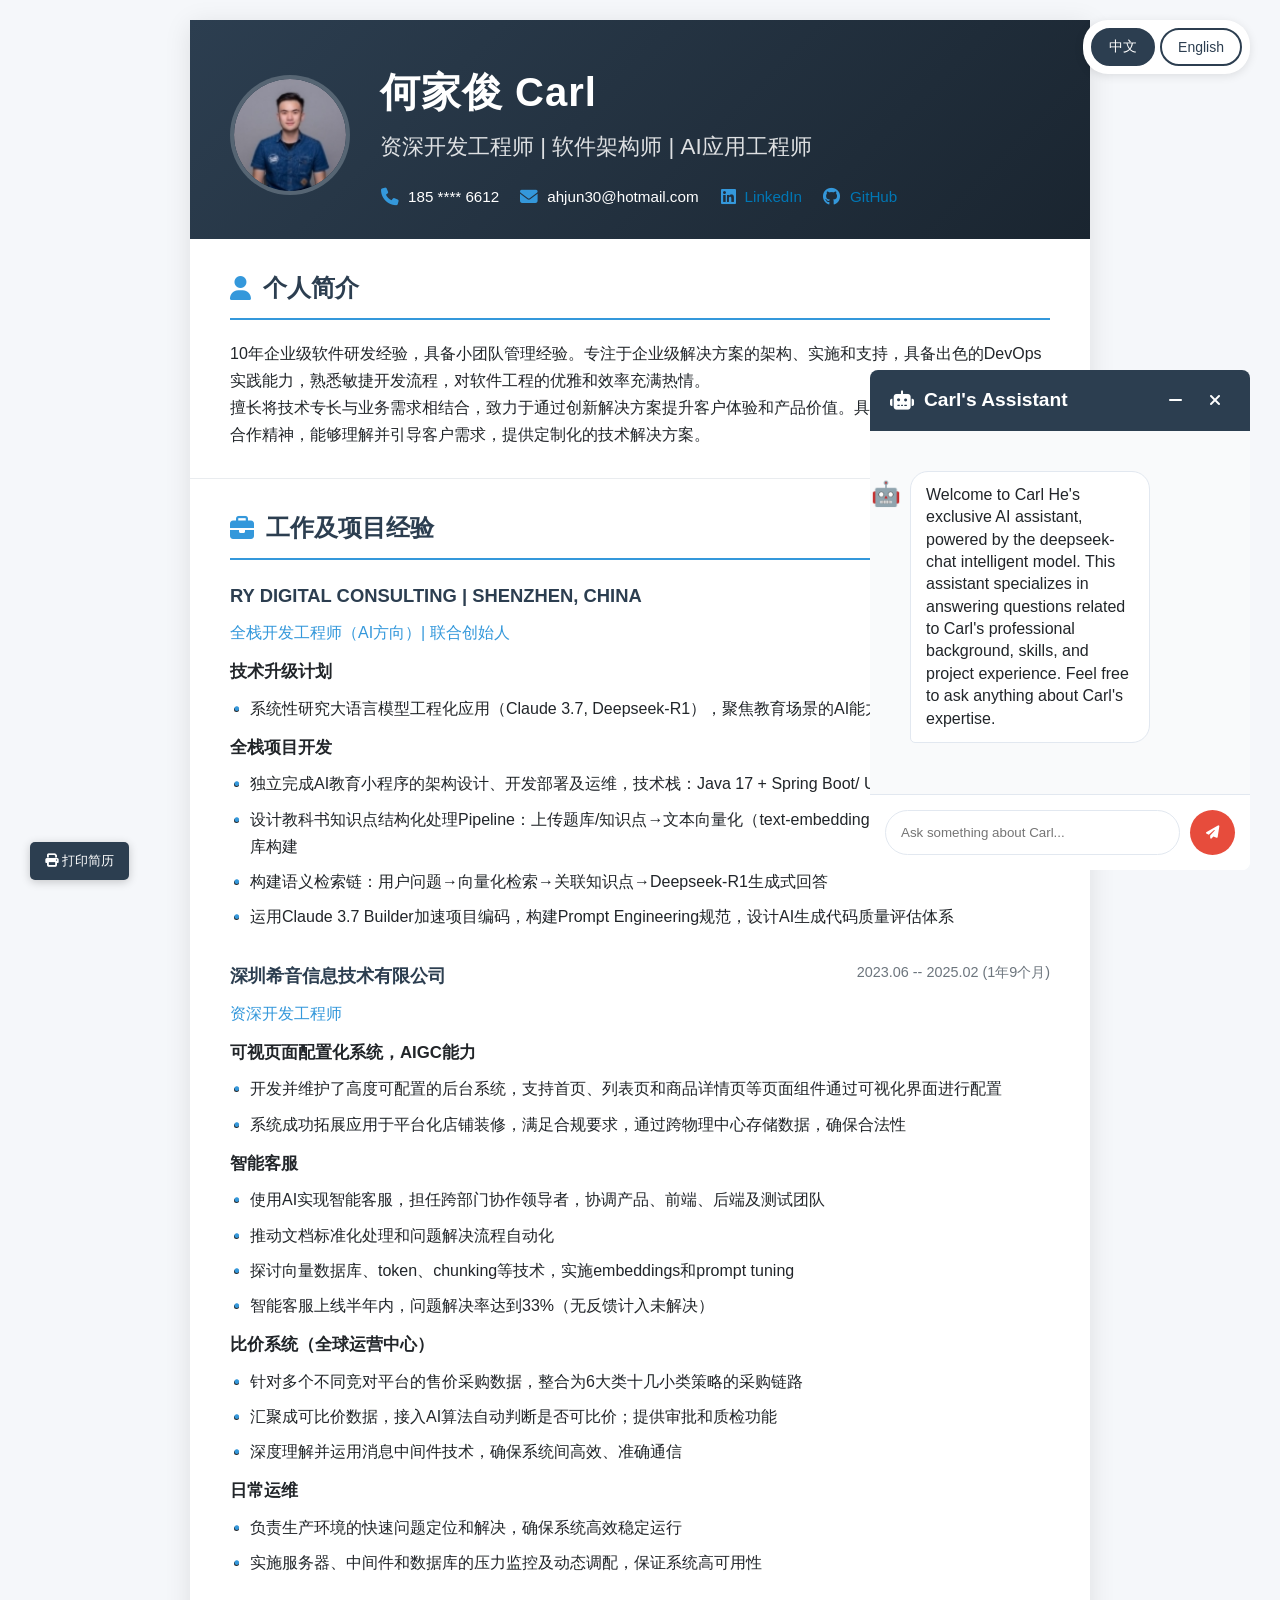
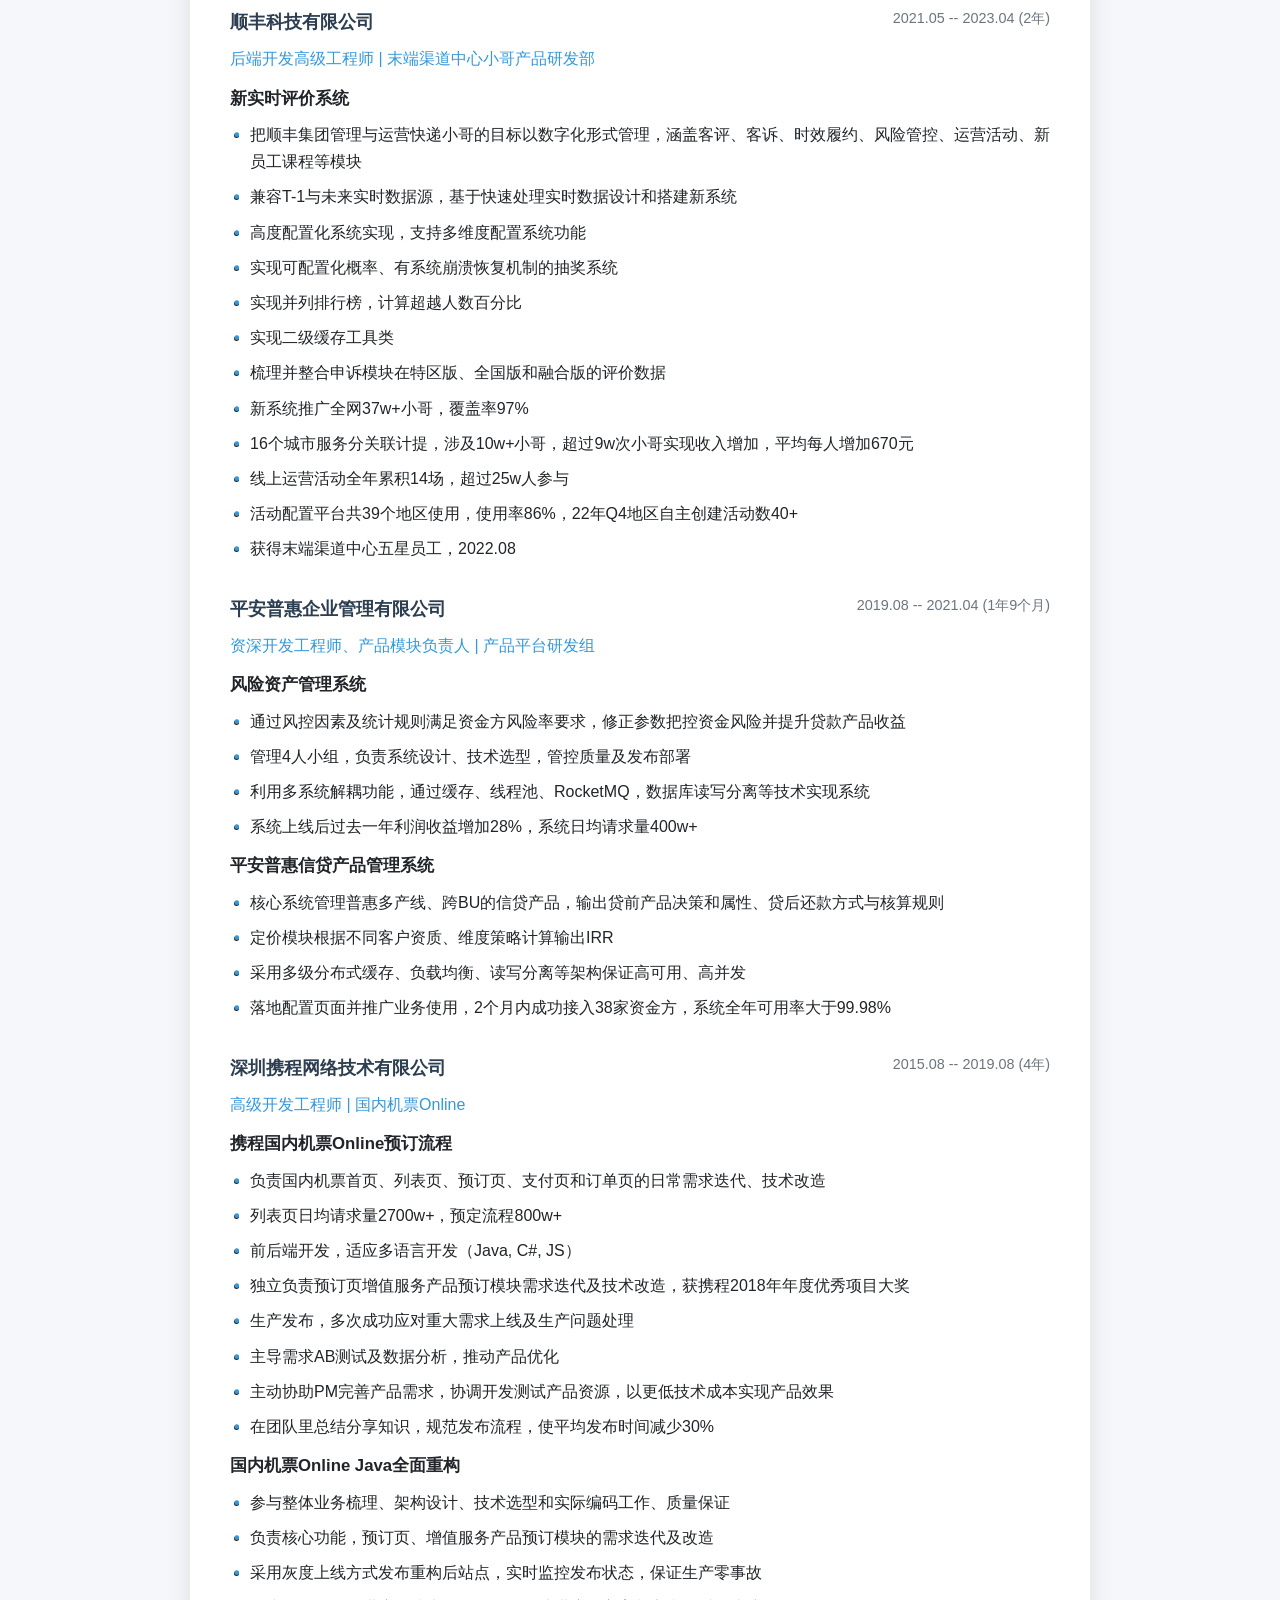
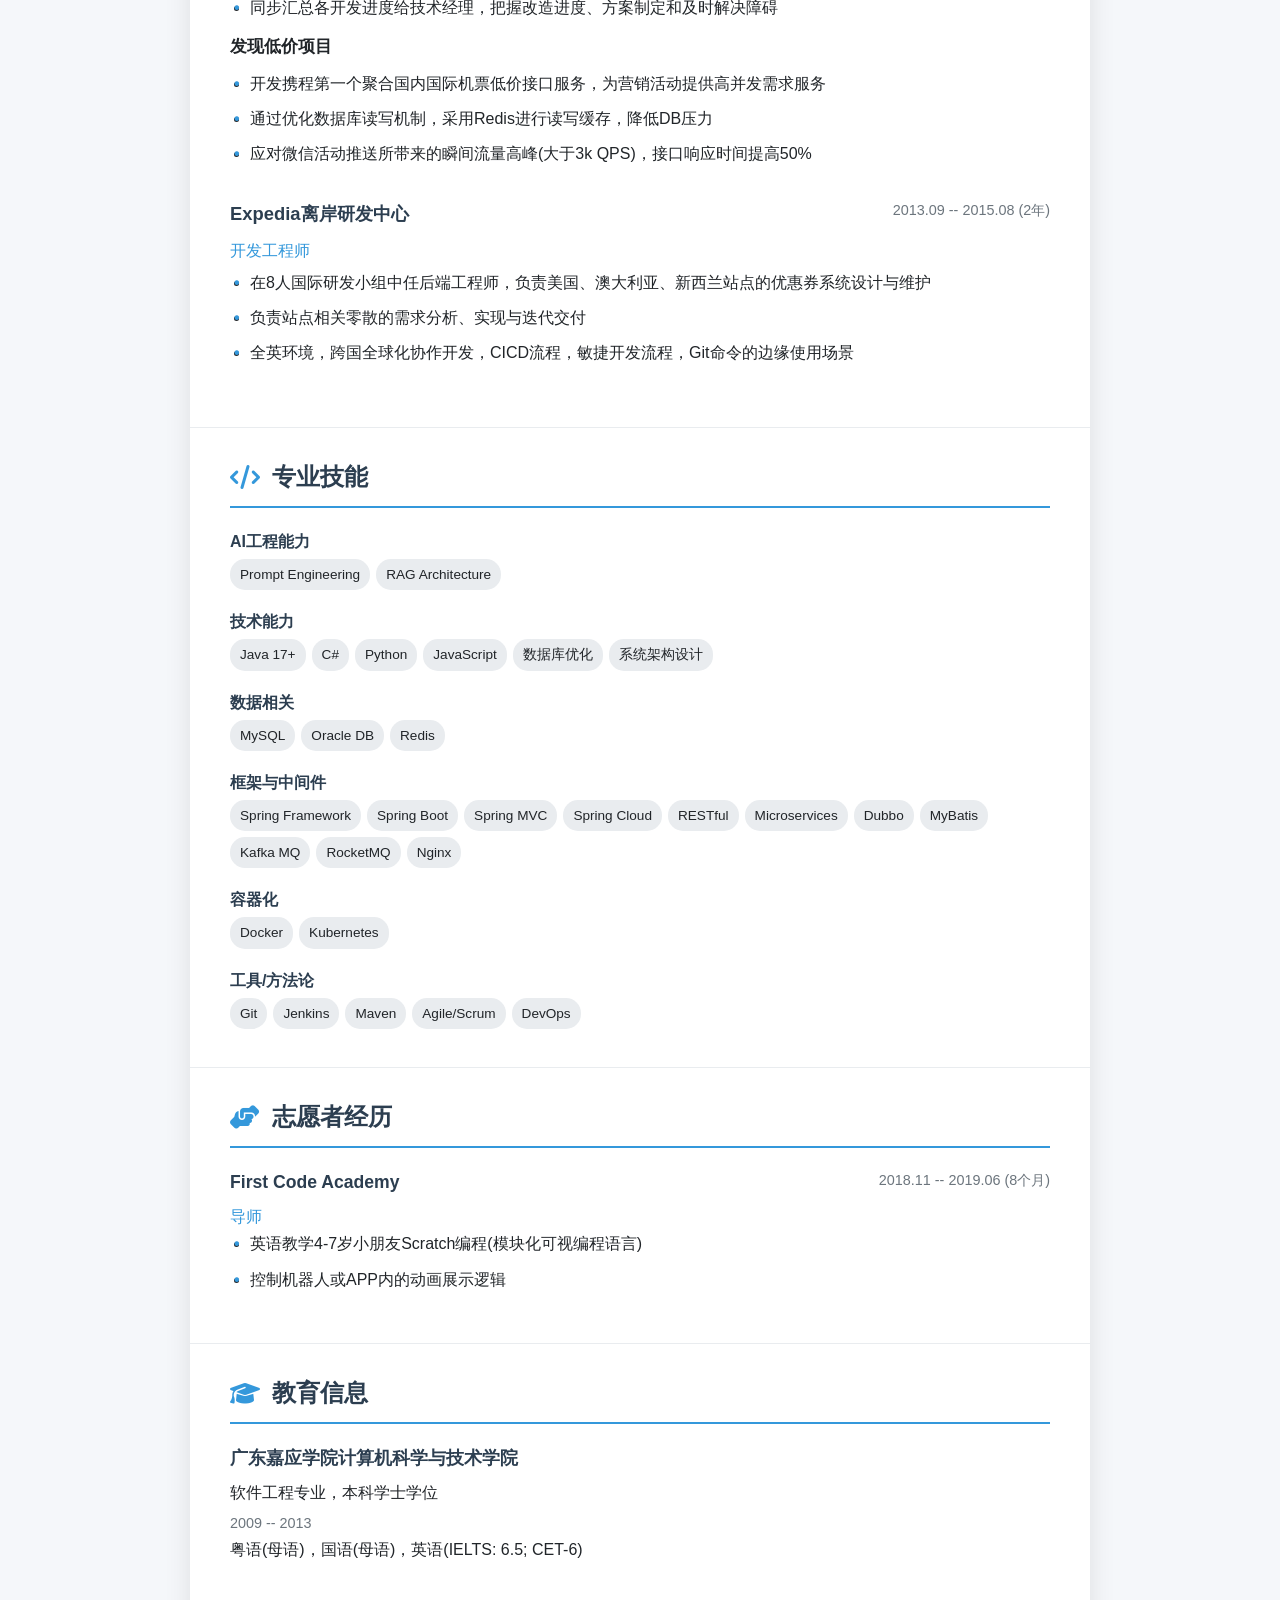
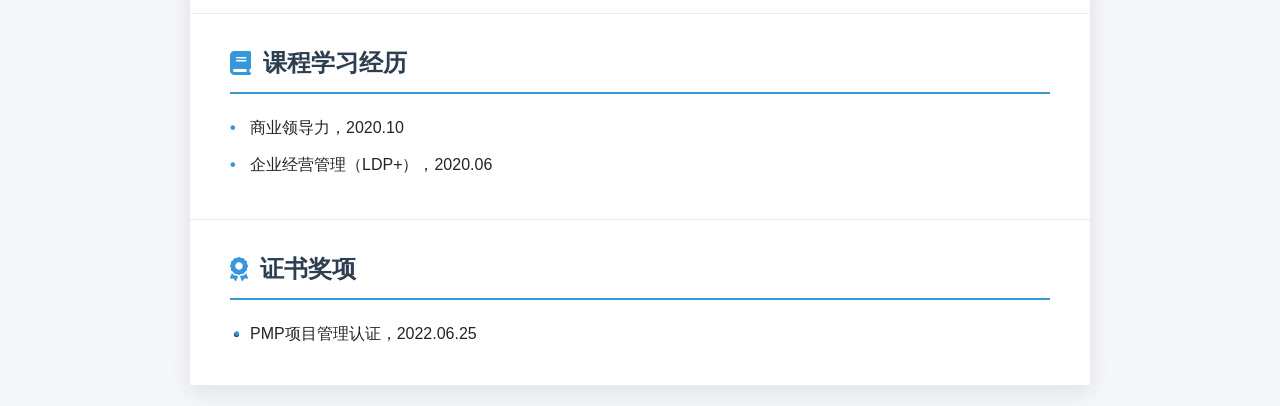
==== commit 845fff0e: "u" ====
--- a/index.html
+++ b/index.html
@@ -822,6 +822,12 @@
                                     <i class="fab fa-linkedin" style="font-size:1.1em;margin-right:6px;"></i>LinkedIn
                                 </a>
                             </div>
+                            <div class="contact-item">
+                                <i class="fab fa-github"></i>
+                                <a href="https://github.com/carl30" target="_blank" style="display:inline-flex;align-items:center;color:#0077b5;text-decoration:none;font-weight:500;">
+                                    GitHub
+                                </a>
+                            </div>
                             <div class="contact-item github-print-only" style="display:none;">
                                 <i class="fab fa-github"></i>
                                 <a href="https://carl30.github.io/" target="_blank">https://carl30.github.io/</a>
@@ -1078,9 +1084,6 @@
                                 <div class="skill-tag">Maven</div>
                                 <div class="skill-tag">Agile/Scrum</div>
                                 <div class="skill-tag">DevOps</div>
-                                <div class="skill-tag">CI/CD</div>
-                                <div class="skill-tag">Global Software Development Experience</div>
-                                <div class="skill-tag">High-Availability Cluster Deployment</div>
                             </div>
                         </div>
                     </div>
@@ -1175,6 +1178,12 @@
                                     <i class="fab fa-linkedin" style="font-size:1.1em;margin-right:6px;"></i>LinkedIn
                                 </a>
                             </div>
+                            <div class="contact-item">
+                                <i class="fab fa-github"></i>
+                                <a href="https://github.com/carl30" target="_blank" style="display:inline-flex;align-items:center;color:#0077b5;text-decoration:none;font-weight:500;">
+                                    GitHub
+                                </a>
+                            </div>
                             <div class="contact-item github-print-only" style="display:none;">
                                 <i class="fab fa-github"></i>
                                 <a href="https://carl30.github.io/" target="_blank">https://carl30.github.io/</a>
@@ -1421,7 +1430,7 @@
                                 <div class="skill-tag">DevOps Practices</div>
                                 <div class="skill-tag">CI/CD</div>
                                 <div class="skill-tag">Global Software Development Experience</div>
-                                <div class="skill-tag">High-Availability Cluster Deployment</div>
+                                <div class="skill-tag">DevOps Practices</div>
                             </div>
                         </div>
                     </div>
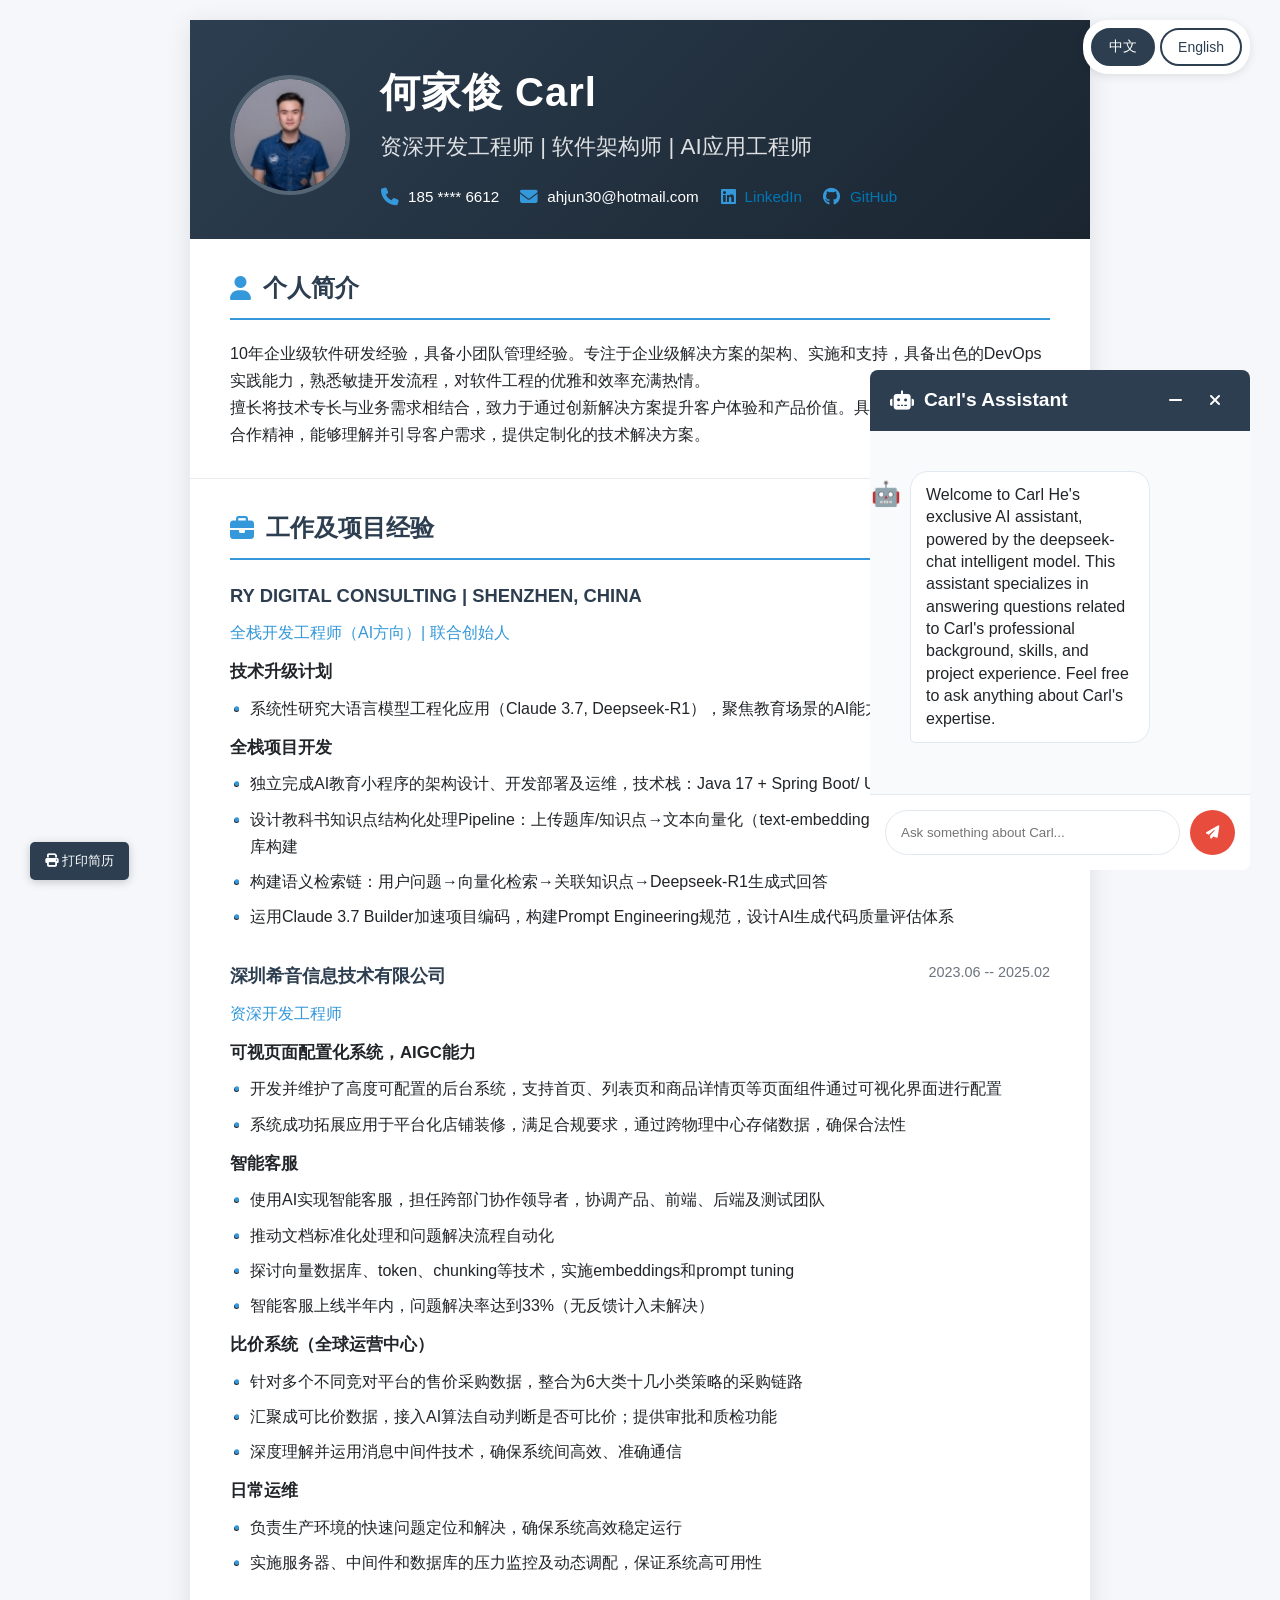
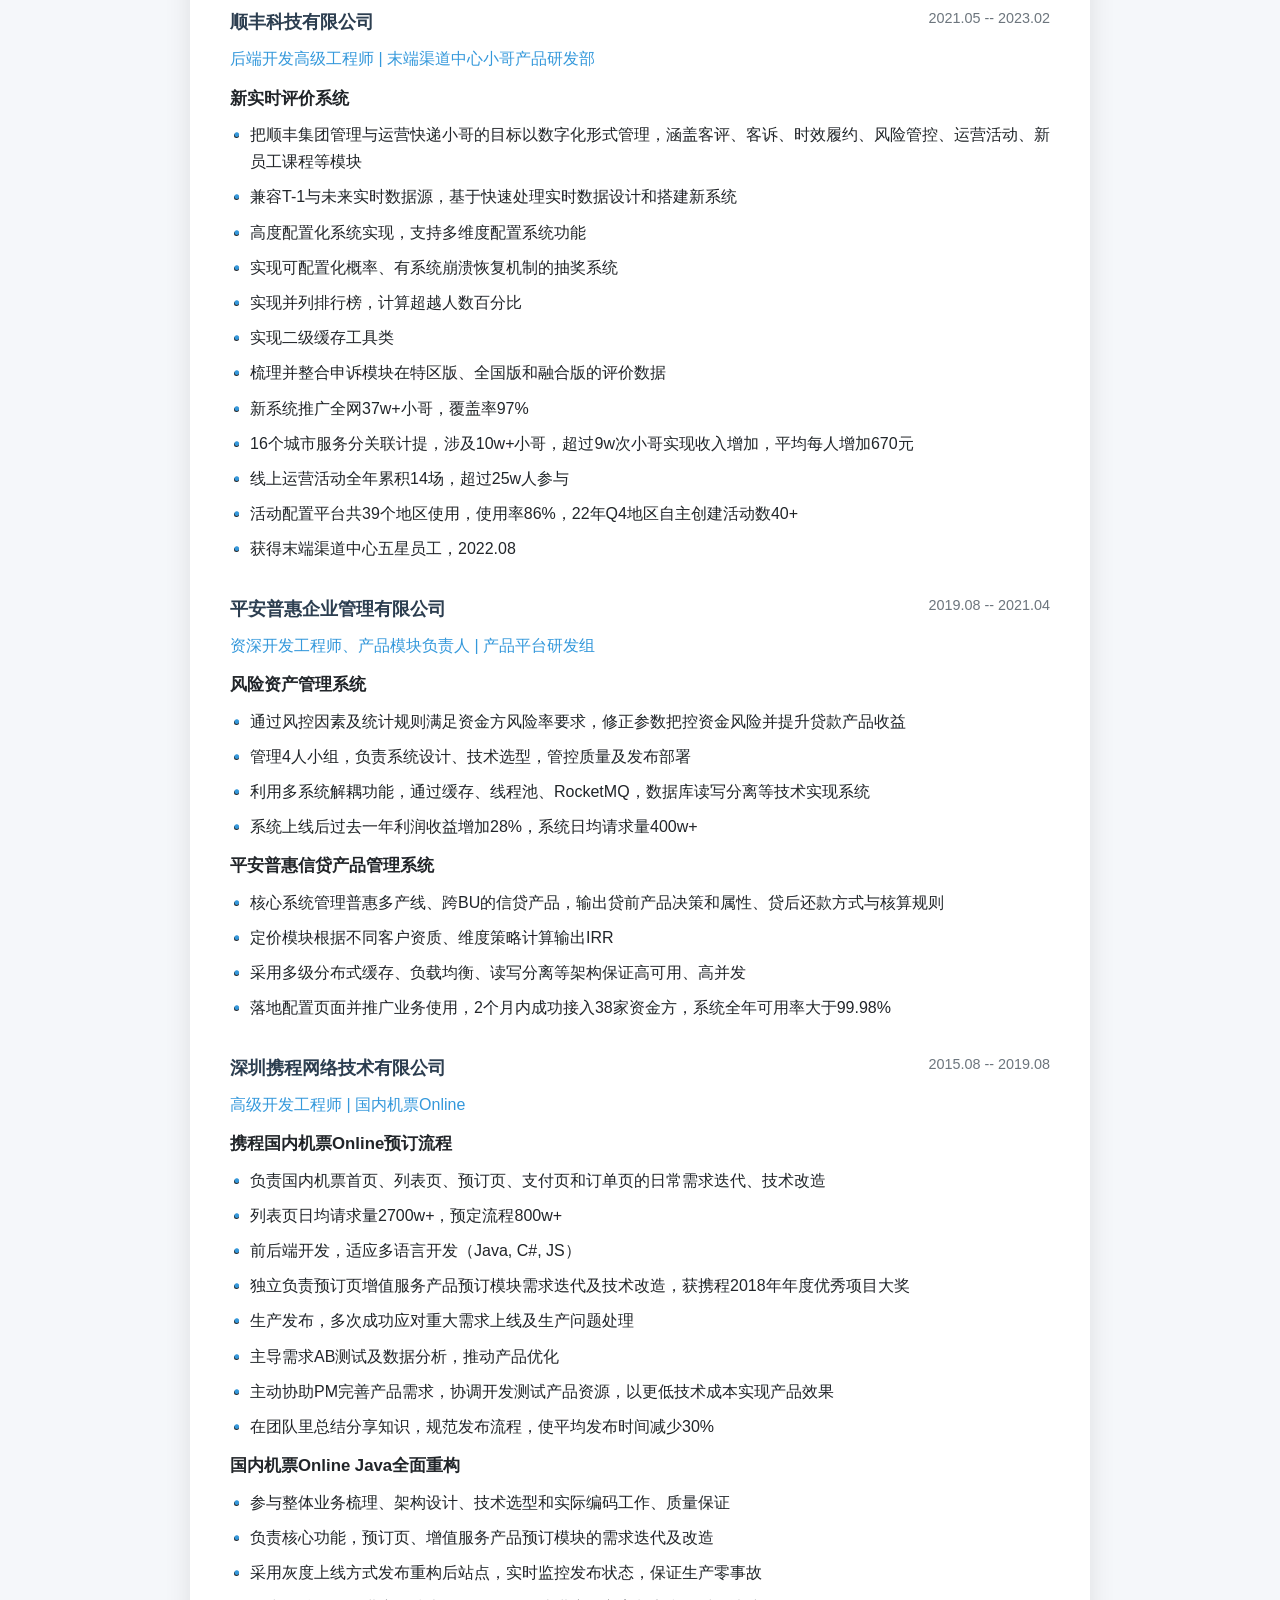
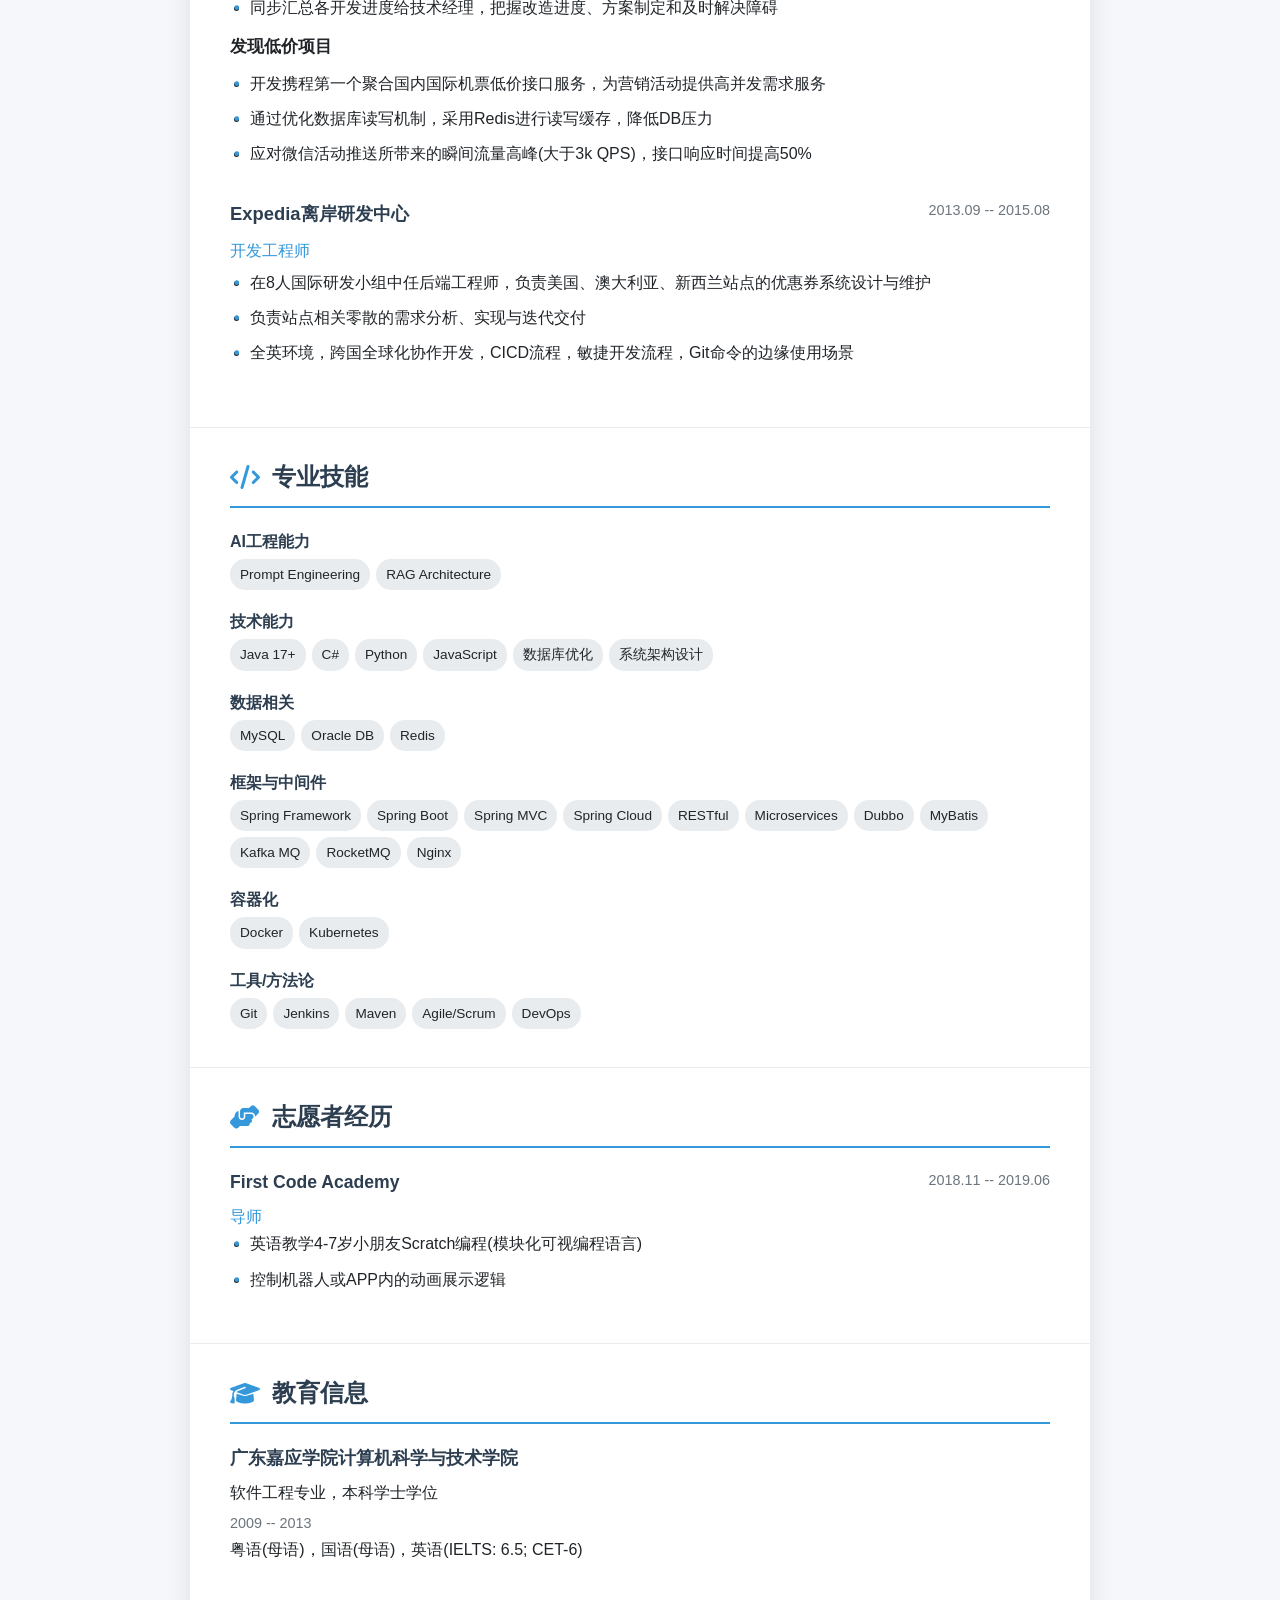
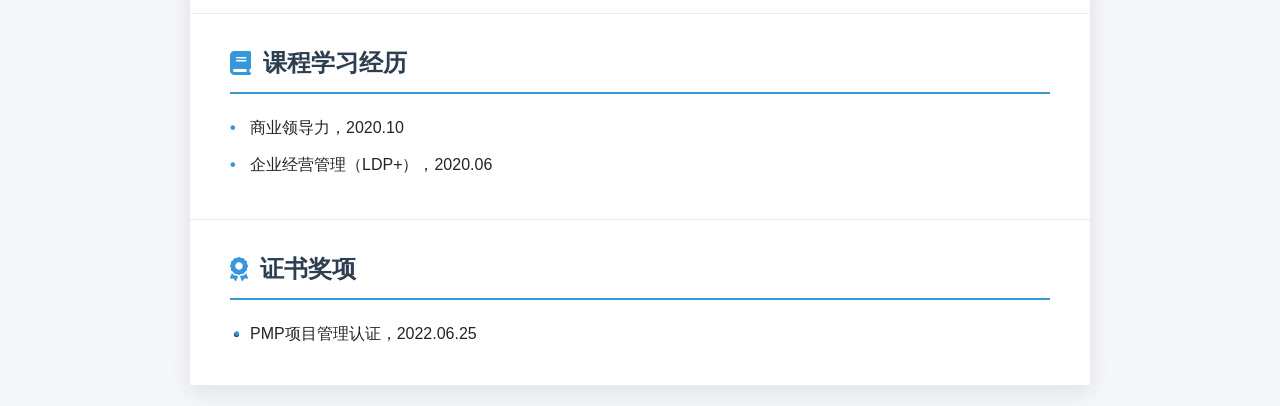
==== commit c265aead: "update cv" ====
--- a/index.html
+++ b/index.html
@@ -880,7 +880,7 @@
                     <div class="experience-item">
                         <div class="experience-header">
                             <div class="company">深圳希音信息技术有限公司</div>
-                            <div class="period">2023.06 -- 2025.02 (1年9个月)</div>
+                            <div class="period">2023.06 -- 2025.02</div>
                         </div>
                         <div class="position">资深开发工程师</div>
                         
@@ -916,7 +916,7 @@
                     <div class="experience-item">
                         <div class="experience-header">
                             <div class="company">顺丰科技有限公司</div>
-                            <div class="period">2021.05 -- 2023.04 (2年)</div>
+                            <div class="period">2021.05 -- 2023.02</div>
                         </div>
                         <div class="position">后端开发高级工程师 | 末端渠道中心小哥产品研发部</div>
                         
@@ -941,7 +941,7 @@
                     <div class="experience-item">
                         <div class="experience-header">
                             <div class="company">平安普惠企业管理有限公司</div>
-                            <div class="period">2019.08 -- 2021.04 (1年9个月)</div>
+                            <div class="period">2019.08 -- 2021.04</div>
                         </div>
                         <div class="position">资深开发工程师、产品模块负责人 | 产品平台研发组</div>
                         
@@ -966,7 +966,7 @@
                     <div class="experience-item">
                         <div class="experience-header">
                             <div class="company">深圳携程网络技术有限公司</div>
-                            <div class="period">2015.08 -- 2019.08 (4年)</div>
+                            <div class="period">2015.08 -- 2019.08</div>
                         </div>
                         <div class="position">高级开发工程师 | 国内机票Online</div>
                         
@@ -1002,7 +1002,7 @@
                     <div class="experience-item">
                         <div class="experience-header">
                             <div class="company">Expedia离岸研发中心</div>
-                            <div class="period">2013.09 -- 2015.08 (2年)</div>
+                            <div class="period">2013.09 -- 2015.08</div>
                         </div>
                         <div class="position">开发工程师</div>
                         
@@ -1099,7 +1099,7 @@
                     <div class="volunteer-item">
                         <div class="volunteer-header">
                             <div class="volunteer-org">First Code Academy</div>
-                            <div class="period">2018.11 -- 2019.06 (8个月)</div>
+                            <div class="period">2018.11 -- 2019.06</div>
                         </div>
                         <div class="volunteer-role">导师</div>
                         <ul class="achievements">
@@ -1240,7 +1240,7 @@
                     <div class="experience-item">
                         <div class="experience-header">
                             <div class="company">Shein Technology Co., Ltd.</div>
-                            <div class="period">2023.06 - 2025.02(1y9M)</div>
+                            <div class="period">2023.06 - 2025.02</div>
                         </div>
                         <div class="position">Senior Developer in AIDC</div>
                         <p style="margin: 10px 0; color: var(--gray); font-style: italic;">SHEIN is a global leading fast-fashion cross-border e-commerce platform, offering trendy and affordable products to meet the personalized needs of young consumers worldwide.</p>
@@ -1264,7 +1264,7 @@
                     <div class="experience-item">
                         <div class="experience-header">
                             <div class="company">SF Technology Co., Ltd.</div>
-                            <div class="period">2021.05 – 2023.04(2y)</div>
+                            <div class="period">2021.05 – 2023.02</div>
                         </div>
                         <div class="position">Senior Developer</div>
                         <p style="margin: 10px 0; color: var(--gray); font-style: italic;">SF Express is China's leading integrated logistics service provider, offering efficient, secure, and reliable delivery solutions to meet diverse customer needs.</p>
@@ -1290,7 +1290,7 @@
                     <div class="experience-item">
                         <div class="experience-header">
                             <div class="company">Ping An Pu Hui Co., Ltd.</div>
-                            <div class="period">2019.08 – 2021.04 (1y9M)</div>
+                            <div class="period">2019.08 – 2021.04</div>
                         </div>
                         <div class="position">Senior Developer, Product module owner</div>
                         <p style="margin: 10px 0; color: var(--gray); font-style: italic;">Ping An Puhui is a financial services brand under Ping An Group, dedicated to providing convenient and secure financial solutions for individuals and small businesses, fostering the growth of inclusive finance.</p>
@@ -1317,7 +1317,7 @@
                     <div class="experience-item">
                         <div class="experience-header">
                             <div class="company">Ctrip Travel Network Technology (Shenzhen) Co., Ltd.</div>
-                            <div class="period">2015.08 – 2019.08(4y)</div>
+                            <div class="period">2015.08 – 2019.08</div>
                         </div>
                         <div class="position">Senior Developer</div>
                         <p style="margin: 10px 0; color: var(--gray); font-style: italic;">Ctrip is China's leading online travel service platform, offering one-stop travel solutions including flights, hotels, vacation packages, and car rentals, enabling users to explore the world effortlessly.</p>
@@ -1350,7 +1350,7 @@
                     <div class="experience-item">
                         <div class="experience-header">
                             <div class="company">Expedia offshore RDC</div>
-                            <div class="period">2013.09 – 2015.08(2y)</div>
+                            <div class="period">2013.09 – 2015.08</div>
                         </div>
                         <div class="position">Full-stack Developer</div>
                         <p style="margin: 10px 0; color: var(--gray); font-style: italic;">Expedia is a global leading online travel service platform, offering one-stop booking services for flights, hotels, car rentals, and vacation packages, dedicated to helping users effortlessly plan their trips worldwide.</p>
@@ -1446,7 +1446,7 @@
                     <div class="volunteer-item">
                         <div class="volunteer-header">
                             <div class="volunteer-org">First Code Academy</div>
-                            <div class="period">2018.11 – 2019.06(8M)</div>
+                            <div class="period">2018.11 – 2019.06</div>
                         </div>
                         <div class="volunteer-role">Instructor</div>
                         <p style="margin: 10px 0; color: var(--gray); font-style: italic;">First Code Academy is a global leading coding education institution, focused on offering innovative programming and technology courses for young people, nurturing the next generation of tech talent.</p>
